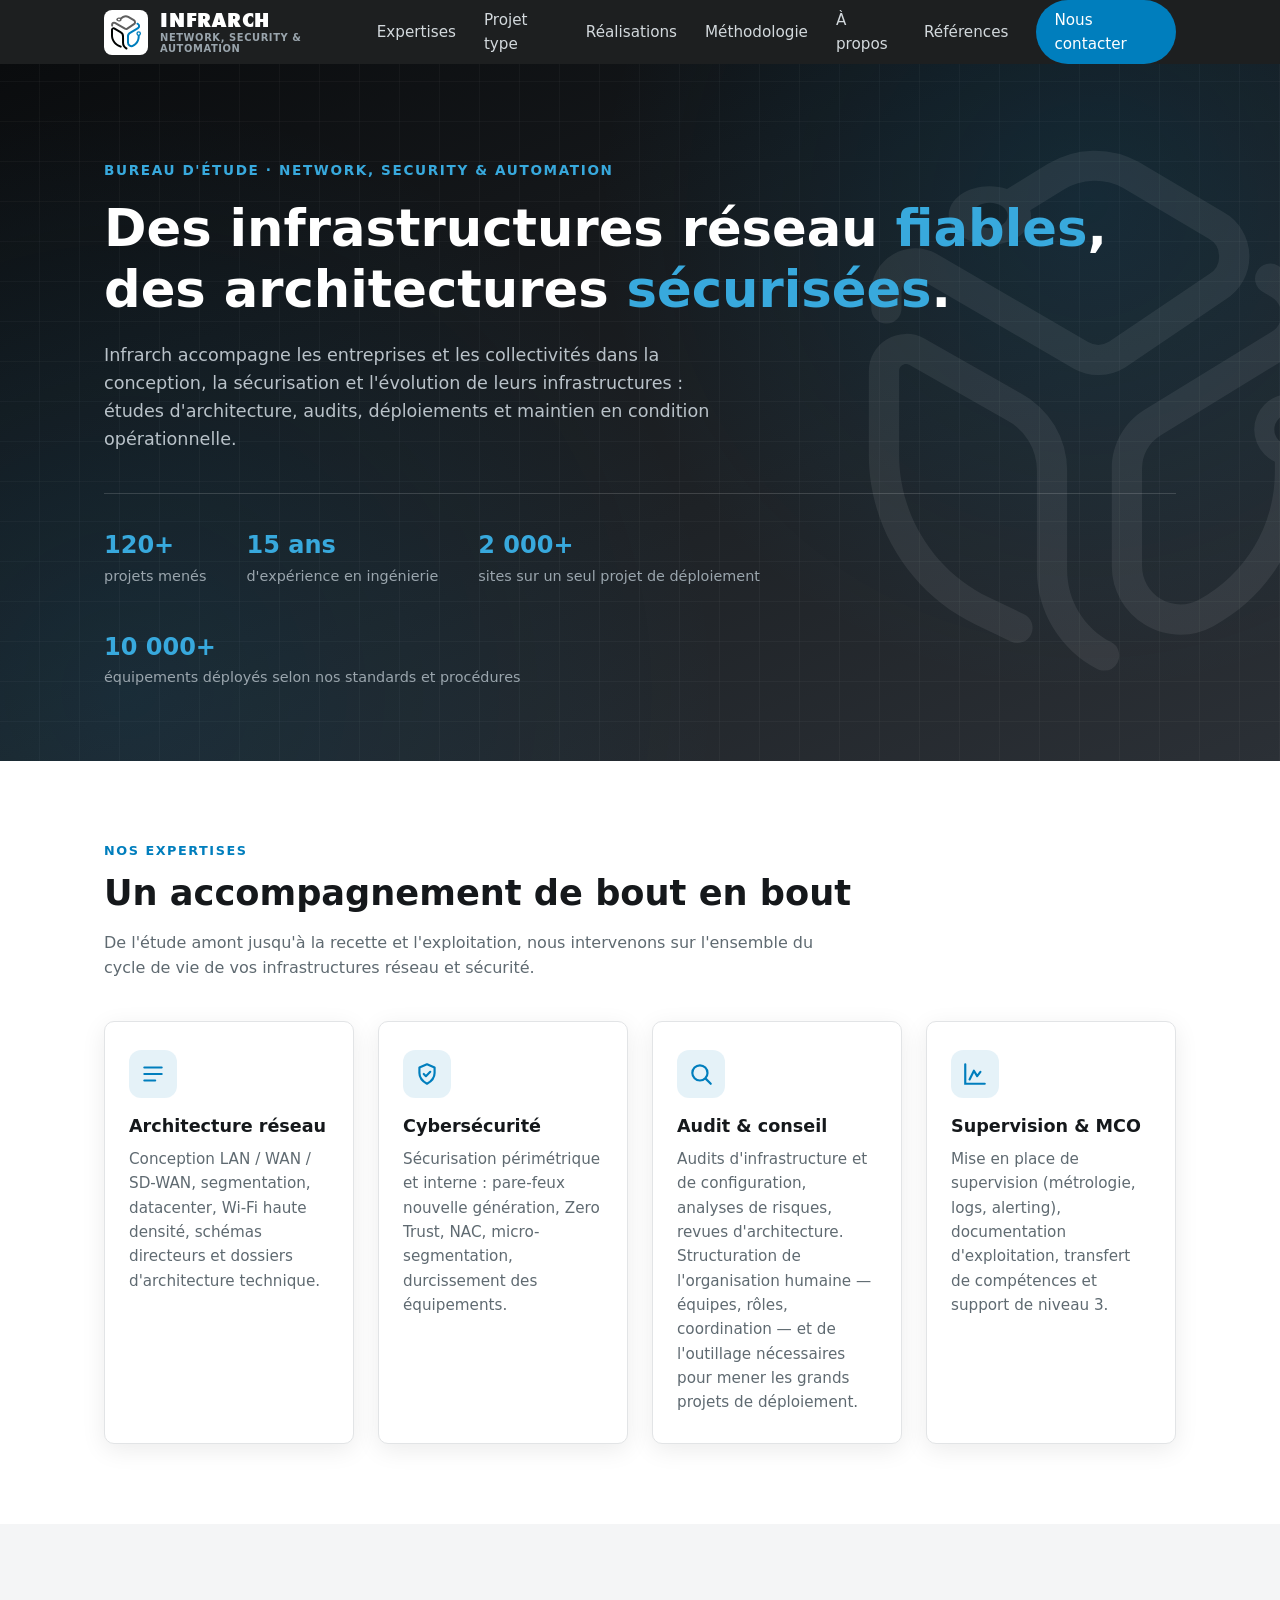
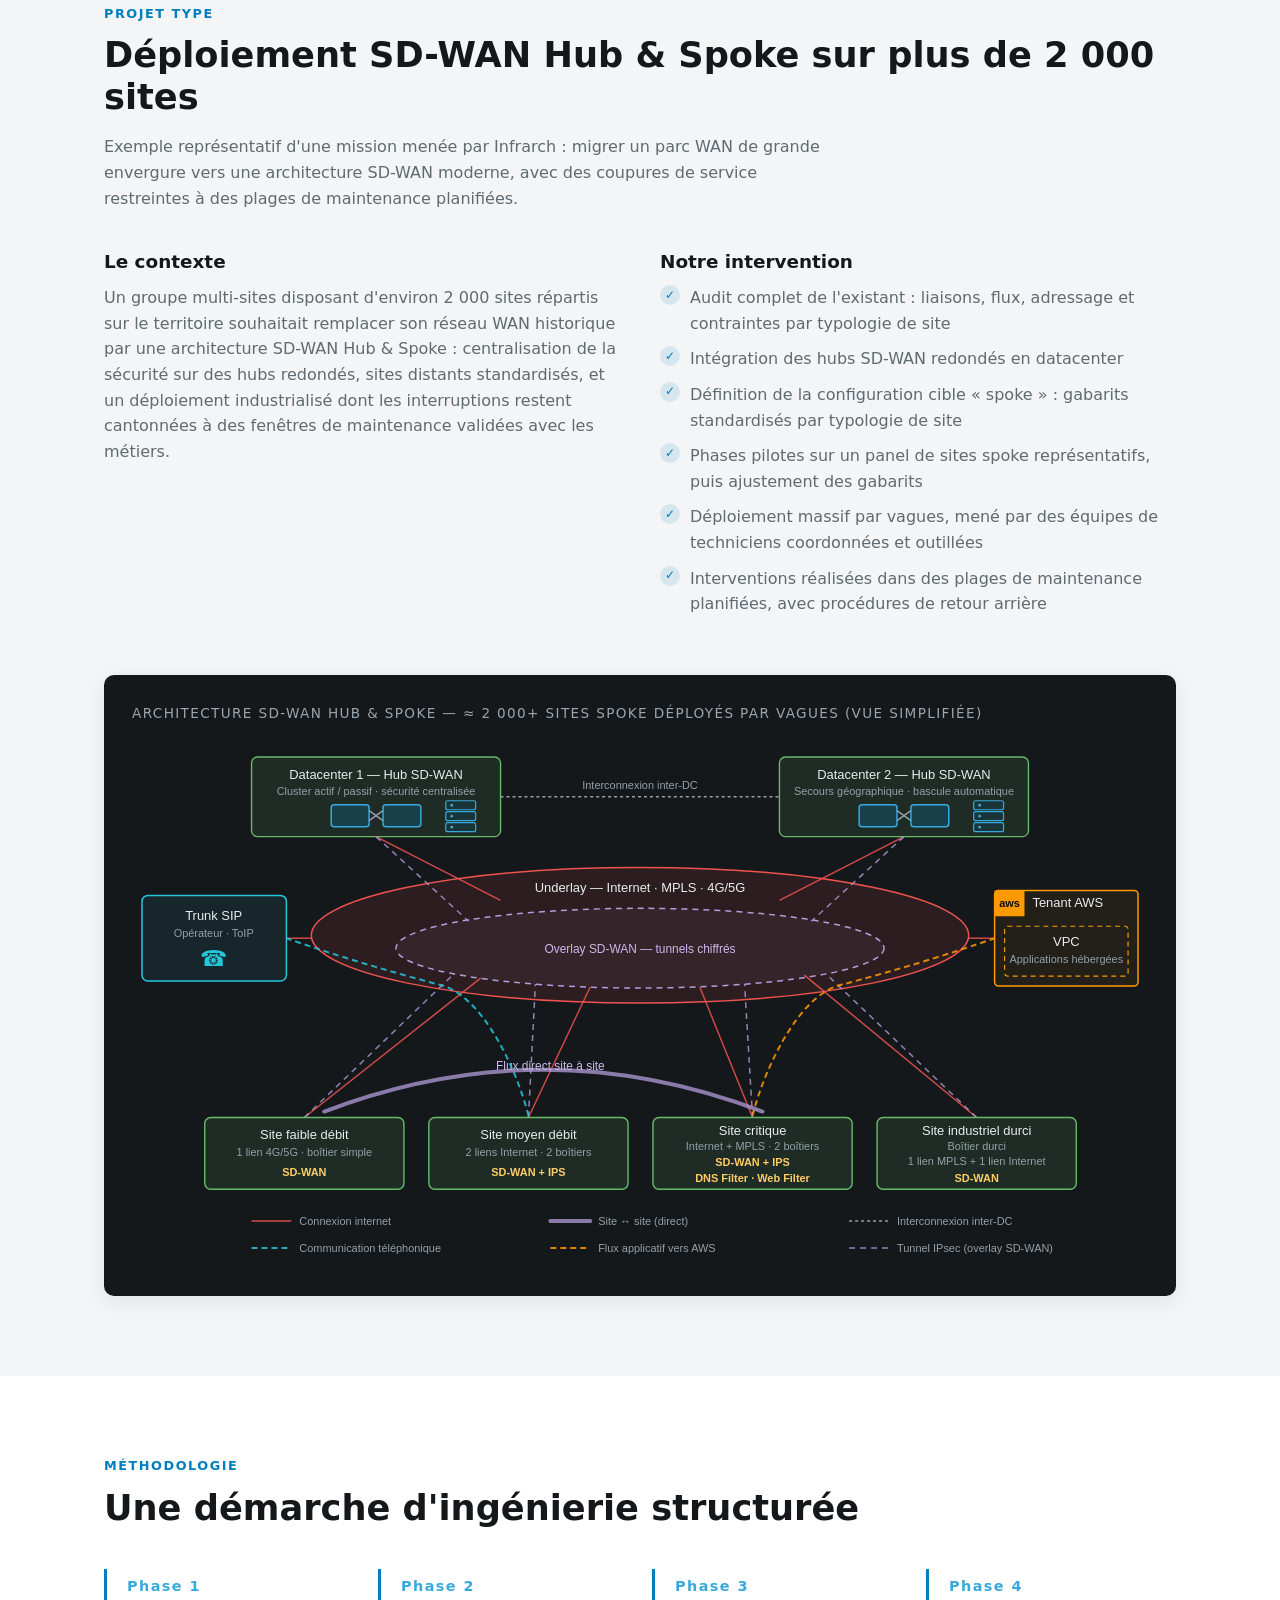
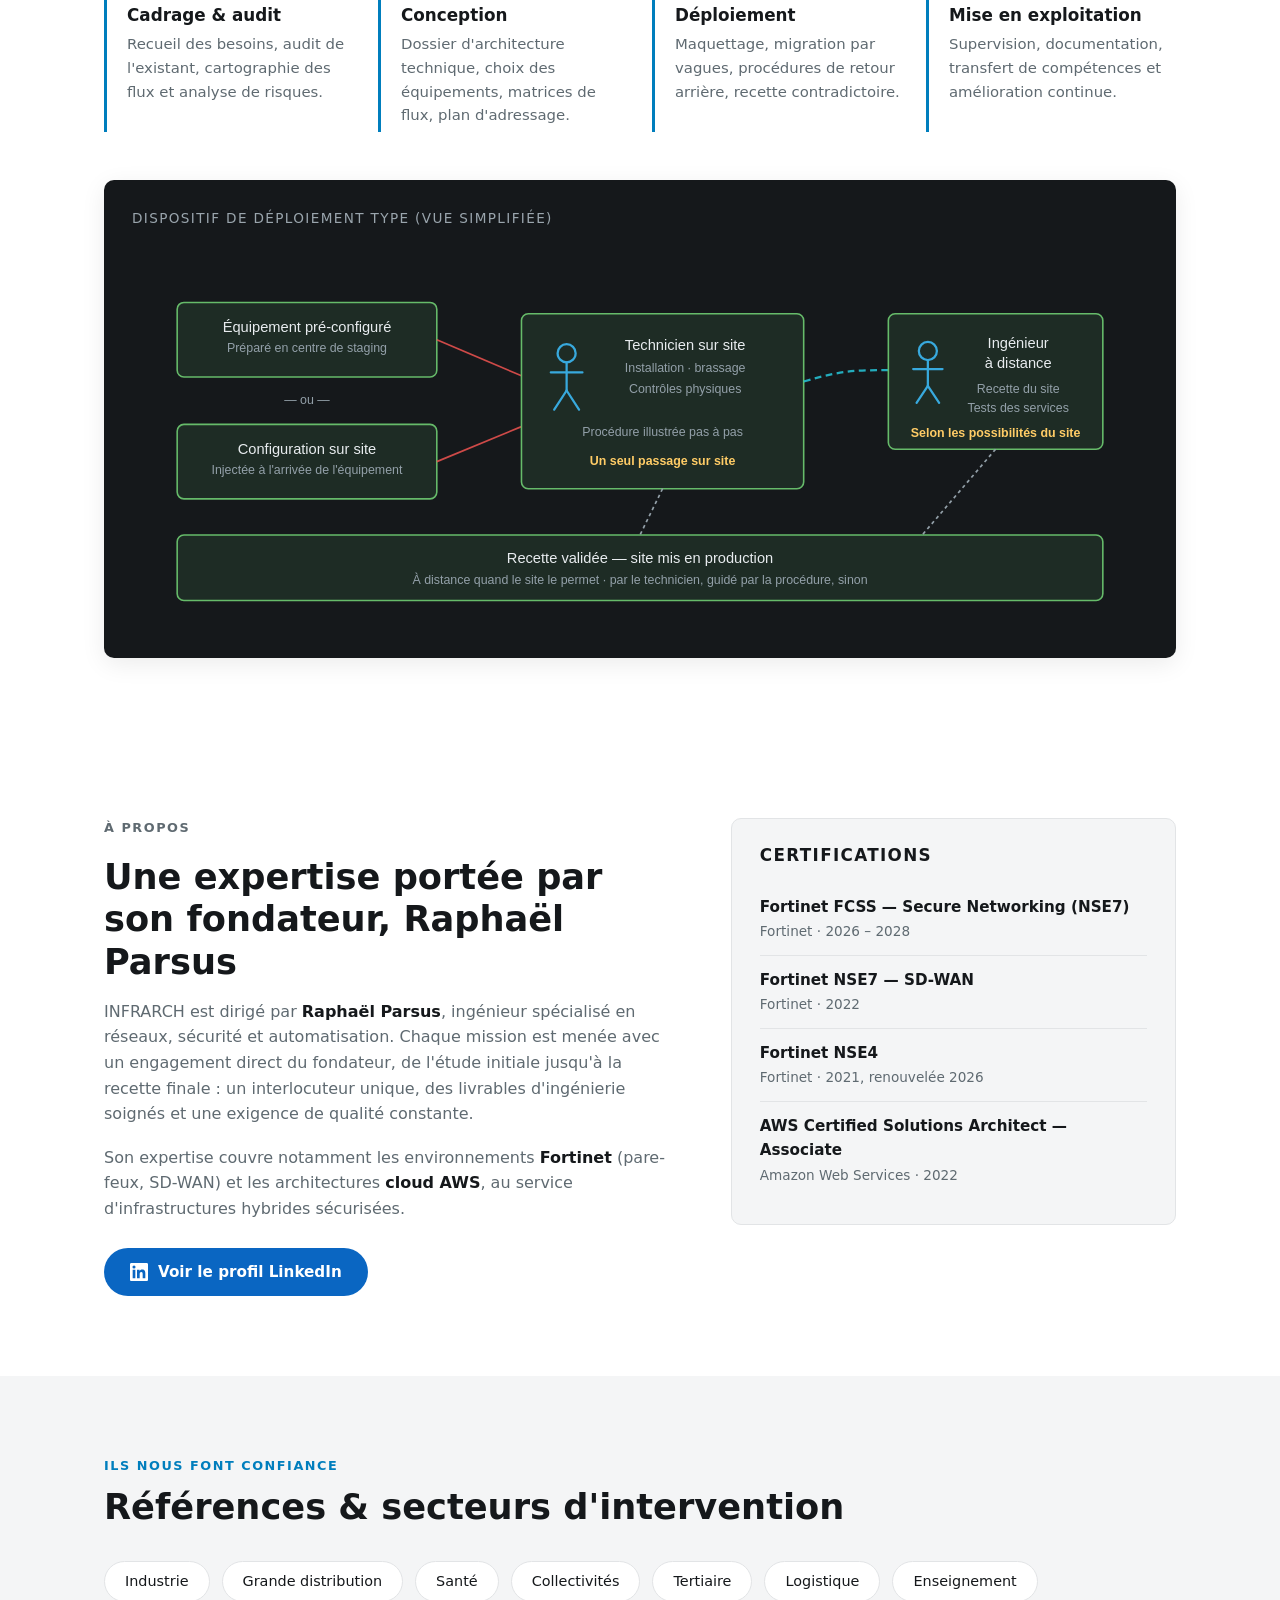
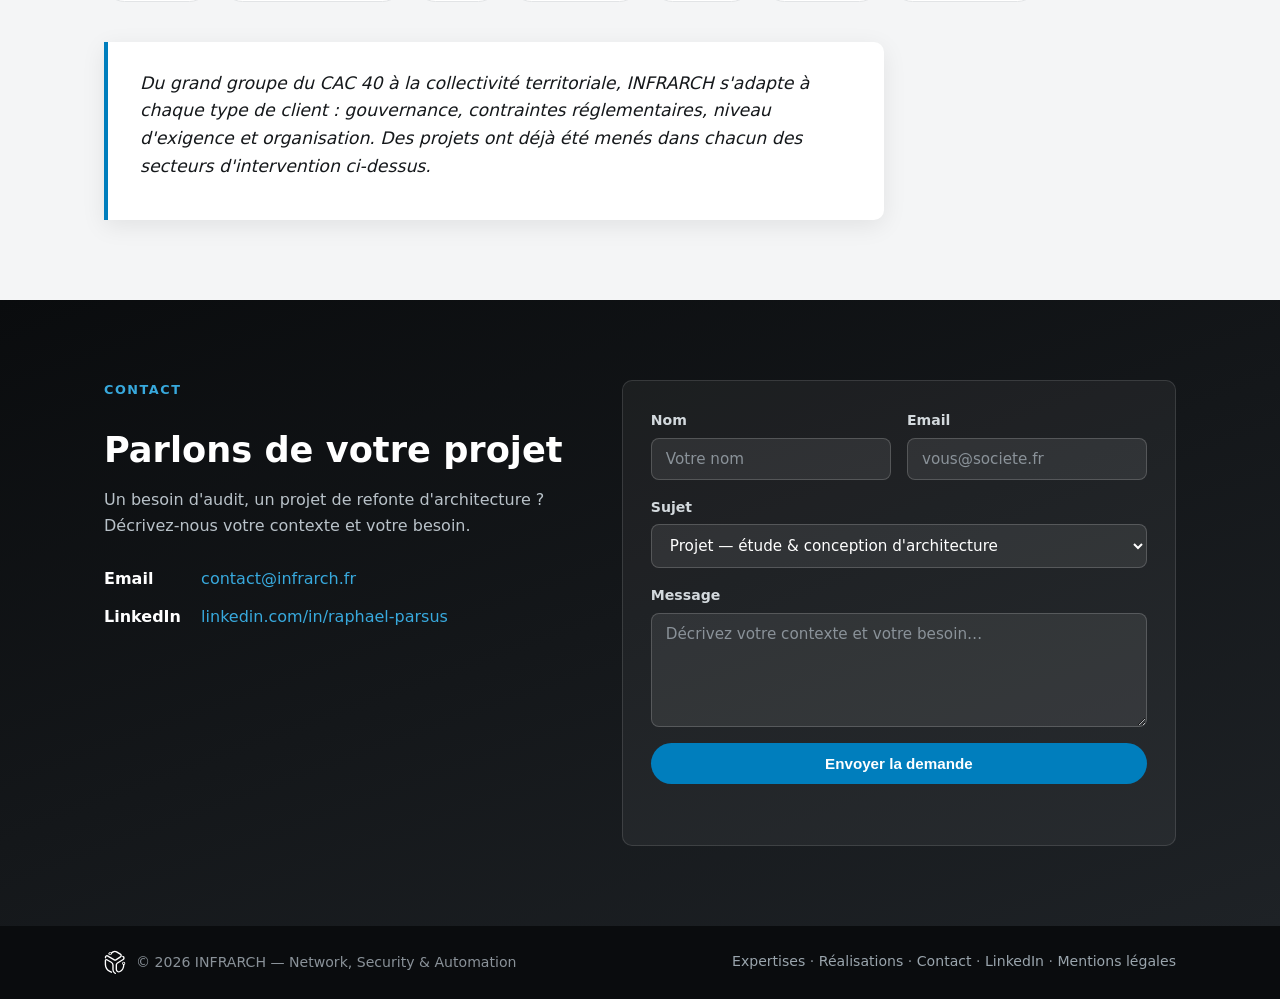
==== index.html @ 534feb99 "Schema dispositif de deploiement type dans la methodologie : technicien sur site, equipement pre-con" ====
<!DOCTYPE html>
<html lang="fr">
<head>
  <meta charset="UTF-8">
  <meta name="viewport" content="width=device-width, initial-scale=1.0">
  <title>INFRARCH — Bureau d'étude ingénierie réseau, sécurité &amp; automatisation</title>
  <meta name="description" content="INFRARCH, bureau d'étude en ingénierie réseau et cybersécurité fondé par Raphaël Parsus : architectures SD-WAN, audits, pare-feux Fortinet, cloud AWS. Conception, déploiement et exploitation d'infrastructures sécurisées.">
  <meta name="author" content="Raphaël Parsus — INFRARCH">
  <meta name="robots" content="index, follow">
  <meta name="theme-color" content="#0a0c0e">
  <link rel="canonical" href="https://www.infrarch.fr/">

  <!-- Open Graph (partage réseaux sociaux) -->
  <meta property="og:type" content="website">
  <meta property="og:site_name" content="INFRARCH">
  <meta property="og:locale" content="fr_FR">
  <meta property="og:url" content="https://www.infrarch.fr/">
  <meta property="og:title" content="INFRARCH — Bureau d'étude ingénierie réseau, sécurité &amp; automatisation">
  <meta property="og:description" content="Architectures SD-WAN, audits réseau et sécurité, Fortinet, cloud AWS : INFRARCH conçoit, déploie et exploite des infrastructures fiables et sécurisées.">
  <meta property="og:image" content="https://www.infrarch.fr/assets/logo-web-transparent.png">
  <meta property="og:image:alt" content="Logo INFRARCH — Network, Security & Automation">

  <!-- Twitter Card -->
  <meta name="twitter:card" content="summary">
  <meta name="twitter:title" content="INFRARCH — Ingénierie réseau, sécurité &amp; automatisation">
  <meta name="twitter:description" content="Bureau d'étude : architectures SD-WAN, audits, Fortinet, cloud AWS. Infrastructures fiables et sécurisées pour entreprises et collectivités.">
  <meta name="twitter:image" content="https://www.infrarch.fr/assets/logo-web-transparent.png">

  <link rel="stylesheet" href="css/style.css?v=22">
  <link rel="icon" href="assets/favicon.ico">

  <!-- Données structurées schema.org -->
  <script type="application/ld+json">
  {
    "@context": "https://schema.org",
    "@type": "ProfessionalService",
    "name": "INFRARCH",
    "alternateName": "INFRARCH — Network, Security & Automation",
    "description": "Bureau d'étude en ingénierie réseau, cybersécurité et automatisation : architectures SD-WAN, audits, déploiement et exploitation d'infrastructures sécurisées.",
    "url": "https://www.infrarch.fr/",
    "logo": "https://www.infrarch.fr/assets/logo-web-transparent.png",
    "image": "https://www.infrarch.fr/assets/logo-web-transparent.png",
    "email": "contact@infrarch.fr",
    "areaServed": "FR",
    "knowsAbout": ["Réseaux d'entreprise", "SD-WAN", "Cybersécurité", "Fortinet", "AWS", "Audit d'infrastructure", "Pilotage de grands déploiements"],
    "founder": {
      "@type": "Person",
      "name": "Raphaël Parsus",
      "jobTitle": "Ingénieur réseau & sécurité",
      "sameAs": "https://www.linkedin.com/in/raphael-parsus/"
    },
    "sameAs": ["https://www.linkedin.com/in/raphael-parsus/"],
    "contactPoint": {
      "@type": "ContactPoint",
      "contactType": "customer service",
      "email": "contact@infrarch.fr",
      "availableLanguage": "French"
    }
  }
  </script>
</head>
<body>

  <!-- ===== Header ===== -->
  <header class="site-header" id="top">
    <div class="container header-inner">
      <a href="#top" class="brand">
        <img class="brand-mark" src="assets/logo-mark.svg" alt="" width="32" height="37">
        <span class="brand-text">
          <span class="brand-name">INFRARCH</span>
          <span class="brand-tagline">Network, Security &amp; Automation</span>
        </span>
      </a>
      <nav class="site-nav" id="nav">
        <a href="#expertises">Expertises</a>
        <a href="#projet">Projet type</a>
        <a href="realisations.html">Réalisations</a>
        <a href="#methode">Méthodologie</a>
        <a href="#fondateur">À propos</a>
        <a href="#references">Références</a>
        <a href="#contact" class="nav-cta">Nous contacter</a>
      </nav>
      <button class="nav-toggle" id="navToggle" aria-label="Ouvrir le menu" aria-expanded="false">
        <span></span><span></span><span></span>
      </button>
    </div>
  </header>

  <main>

    <!-- ===== Hero ===== -->
    <section class="hero">
      <div class="hero-bg" aria-hidden="true"></div>
      <img class="hero-logo" src="assets/logo-mark-white.svg" alt="" aria-hidden="true">
      <div class="container hero-inner">
        <p class="hero-kicker">Bureau d'étude · Network, Security &amp; Automation</p>
        <h1>Des infrastructures réseau <span class="accent">fiables</span>,<br>des architectures <span class="accent">sécurisées</span>.</h1>
        <p class="hero-sub">
          Infrarch accompagne les entreprises et les collectivités dans la conception, la sécurisation
          et l'évolution de leurs infrastructures : études d'architecture, audits, déploiements et
          maintien en condition opérationnelle.
        </p>
        <ul class="hero-stats">
          <li><strong>120+</strong><span>projets menés</span></li>
          <li><strong>15 ans</strong><span>d'expérience en ingénierie</span></li>
          <li><strong>2 000+</strong><span>sites sur un seul projet de déploiement</span></li>
          <li><strong>10 000+</strong><span>équipements déployés selon nos standards et procédures</span></li>
        </ul>
      </div>
    </section>

    <!-- ===== Expertises ===== -->
    <section class="section" id="expertises">
      <div class="container">
        <p class="section-kicker">Nos expertises</p>
        <h2>Un accompagnement de bout en bout</h2>
        <p class="section-intro">
          De l'étude amont jusqu'à la recette et l'exploitation, nous intervenons sur l'ensemble
          du cycle de vie de vos infrastructures réseau et sécurité.
        </p>
        <div class="cards">
          <article class="card">
            <div class="card-icon" aria-hidden="true">
              <svg viewBox="0 0 24 24"><path d="M4 6h16M4 12h16M4 18h10" stroke="currentColor" stroke-width="2" stroke-linecap="round" fill="none"/></svg>
            </div>
            <h3>Architecture réseau</h3>
            <p>Conception LAN / WAN / SD-WAN, segmentation, datacenter, Wi-Fi haute densité, schémas directeurs et dossiers d'architecture technique.</p>
          </article>
          <article class="card">
            <div class="card-icon" aria-hidden="true">
              <svg viewBox="0 0 24 24"><path d="M12 3l7 3v5c0 5-3.5 8-7 10-3.5-2-7-5-7-10V6l7-3z" stroke="currentColor" stroke-width="2" fill="none" stroke-linejoin="round"/><path d="M9 12l2 2 4-4" stroke="currentColor" stroke-width="2" fill="none" stroke-linecap="round" stroke-linejoin="round"/></svg>
            </div>
            <h3>Cybersécurité</h3>
            <p>Sécurisation périmétrique et interne : pare-feux nouvelle génération, Zero Trust, NAC, micro-segmentation, durcissement des équipements.</p>
          </article>
          <article class="card">
            <div class="card-icon" aria-hidden="true">
              <svg viewBox="0 0 24 24"><circle cx="11" cy="11" r="7" stroke="currentColor" stroke-width="2" fill="none"/><path d="M16.5 16.5L21 21" stroke="currentColor" stroke-width="2" stroke-linecap="round"/></svg>
            </div>
            <h3>Audit &amp; conseil</h3>
            <p>Audits d'infrastructure et de configuration, analyses de risques, revues d'architecture. Structuration de l'organisation humaine — équipes, rôles, coordination — et de l'outillage nécessaires pour mener les grands projets de déploiement.</p>
          </article>
          <article class="card">
            <div class="card-icon" aria-hidden="true">
              <svg viewBox="0 0 24 24"><path d="M7 17l4-8 3 5 3-4" stroke="currentColor" stroke-width="2" fill="none" stroke-linecap="round" stroke-linejoin="round"/><path d="M3 3v18h18" stroke="currentColor" stroke-width="2" fill="none" stroke-linecap="round"/></svg>
            </div>
            <h3>Supervision &amp; MCO</h3>
            <p>Mise en place de supervision (métrologie, logs, alerting), documentation d'exploitation, transfert de compétences et support de niveau 3.</p>
          </article>
        </div>
      </div>
    </section>

    <!-- ===== Projet phare ===== -->
    <section class="section section-alt" id="projet">
      <div class="container">
        <p class="section-kicker">Projet type</p>
        <h2>Déploiement SD-WAN Hub &amp; Spoke sur plus de 2 000 sites</h2>
        <p class="section-intro">
          Exemple représentatif d'une mission menée par Infrarch : migrer un parc WAN de grande
          envergure vers une architecture SD-WAN moderne, avec des coupures de service restreintes
          à des plages de maintenance planifiées.
        </p>

        <div class="project-grid">
          <div class="project-block">
            <h3>Le contexte</h3>
            <p>
              Un groupe multi-sites disposant d'environ 2 000 sites répartis sur le territoire
              souhaitait remplacer son réseau WAN historique par une architecture SD-WAN
              Hub &amp; Spoke : centralisation de la sécurité sur des hubs redondés, sites
              distants standardisés, et un déploiement industrialisé dont les interruptions
              restent cantonnées à des fenêtres de maintenance validées avec les métiers.
            </p>
          </div>
          <div class="project-block">
            <h3>Notre intervention</h3>
            <ul class="check-list">
              <li>Audit complet de l'existant : liaisons, flux, adressage et contraintes par typologie de site</li>
              <li>Intégration des hubs SD-WAN redondés en datacenter</li>
              <li>Définition de la configuration cible « spoke » : gabarits standardisés par typologie de site</li>
              <li>Phases pilotes sur un panel de sites spoke représentatifs, puis ajustement des gabarits</li>
              <li>Déploiement massif par vagues, mené par des équipes de techniciens coordonnées et outillées</li>
              <li>Interventions réalisées dans des plages de maintenance planifiées, avec procédures de retour arrière</li>
            </ul>
          </div>
        </div>

        <figure class="architecture">
          <figcaption>Architecture SD-WAN Hub &amp; Spoke — ≈ 2 000+ sites spoke déployés par vagues (vue simplifiée)</figcaption>
          <svg viewBox="0 0 1020 530" role="img" aria-label="Schéma SD-WAN : deux datacenters hubs redondés avec serveurs, reliés par une interconnexion, un underlay Internet MPLS 4G/5G et un overlay de tunnels SD-WAN chiffrés desservant différents gabarits de sites spoke, un tenant AWS, un trunk SIP opérateur, avec flux directs de site à site">
            <defs>
              <marker id="arrowR" markerWidth="8" markerHeight="8" refX="6" refY="3" orient="auto">
                <path d="M0,0 L6,3 L0,6 z" fill="#ef9a9a"/>
              </marker>
            </defs>

            <g transform="translate(60,0)">
            <!-- Datacenters / Hubs -->
            <rect x="60" y="16" width="250" height="80" rx="6" class="d-zone"/>
            <text x="185" y="38" class="d-label" text-anchor="middle">Datacenter 1 — Hub SD-WAN</text>
            <text x="185" y="54" class="d-sub" text-anchor="middle">Cluster actif / passif · sécurité centralisée</text>
            <rect x="140" y="64" width="38" height="22" rx="3" class="d-fw"/>
            <rect x="192" y="64" width="38" height="22" rx="3" class="d-fw"/>
            <line x1="178" y1="70" x2="192" y2="80" class="d-link"/>
            <line x1="178" y1="80" x2="192" y2="70" class="d-link"/>
            <rect x="255" y="60" width="30" height="9" rx="2" class="d-srv"/>
            <rect x="255" y="71" width="30" height="9" rx="2" class="d-srv"/>
            <rect x="255" y="82" width="30" height="9" rx="2" class="d-srv"/>
            <circle cx="261" cy="64.5" r="1.4" class="d-srv-led"/>
            <circle cx="261" cy="75.5" r="1.4" class="d-srv-led"/>
            <circle cx="261" cy="86.5" r="1.4" class="d-srv-led"/>

            <rect x="590" y="16" width="250" height="80" rx="6" class="d-zone"/>
            <text x="715" y="38" class="d-label" text-anchor="middle">Datacenter 2 — Hub SD-WAN</text>
            <text x="715" y="54" class="d-sub" text-anchor="middle">Secours géographique · bascule automatique</text>
            <rect x="670" y="64" width="38" height="22" rx="3" class="d-fw"/>
            <rect x="722" y="64" width="38" height="22" rx="3" class="d-fw"/>
            <line x1="708" y1="70" x2="722" y2="80" class="d-link"/>
            <line x1="708" y1="80" x2="722" y2="70" class="d-link"/>
            <rect x="785" y="60" width="30" height="9" rx="2" class="d-srv"/>
            <rect x="785" y="71" width="30" height="9" rx="2" class="d-srv"/>
            <rect x="785" y="82" width="30" height="9" rx="2" class="d-srv"/>
            <circle cx="791" cy="64.5" r="1.4" class="d-srv-led"/>
            <circle cx="791" cy="75.5" r="1.4" class="d-srv-led"/>
            <circle cx="791" cy="86.5" r="1.4" class="d-srv-led"/>

            <line x1="310" y1="56" x2="590" y2="56" class="d-link d-ha"/>
            <text x="450" y="48" class="d-sub" text-anchor="middle">Interconnexion inter-DC</text>

            <!-- Clouds : underlay englobant l'overlay -->
            <ellipse cx="450" cy="195" rx="330" ry="68" class="d-underlay"/>
            <text x="450" y="152" class="d-label" text-anchor="middle">Underlay — Internet · MPLS · 4G/5G</text>
            <ellipse cx="450" cy="208" rx="245" ry="40" class="d-overlay"/>
            <text x="450" y="213" class="d-purple" text-anchor="middle">Overlay SD-WAN — tunnels chiffrés</text>

            <!-- Liens hubs vers cloud -->
            <line x1="185" y1="96" x2="310" y2="160" class="d-hub"/>
            <line x1="715" y1="96" x2="590" y2="160" class="d-hub"/>

            <!-- Liens cloud vers sites -->
            <line x1="290" y1="238" x2="113" y2="378" class="d-hub"/>
            <line x1="400" y1="247" x2="338" y2="378" class="d-hub"/>
            <line x1="510" y1="247" x2="563" y2="378" class="d-hub"/>
            <line x1="615" y1="235" x2="788" y2="378" class="d-hub"/>

            <!-- Tunnels IPsec : chaque site vers la bulle overlay -->
            <line x1="113" y1="378" x2="263" y2="234" class="d-ipsec"/>
            <line x1="338" y1="378" x2="345" y2="244" class="d-ipsec"/>
            <line x1="563" y1="378" x2="555" y2="244" class="d-ipsec"/>
            <line x1="788" y1="378" x2="637" y2="234" class="d-ipsec"/>
            <!-- Tunnels IPsec : les hubs DC vers la bulle overlay -->
            <line x1="185" y1="96" x2="278" y2="181" class="d-ipsec"/>
            <line x1="715" y1="96" x2="622" y2="181" class="d-ipsec"/>

            <!-- Flux direct site à site -->
            <path d="M133,372 Q 353,288 573,372" class="d-s2s"/>
            <text x="360" y="330" class="d-purple" text-anchor="middle">Flux direct site à site</text>

            <!-- Sites spoke -->
            <rect x="13" y="378" width="200" height="72" rx="6" class="d-zone"/>
            <text x="113" y="400" class="d-label" text-anchor="middle">Site faible débit</text>
            <text x="113" y="417" class="d-sub" text-anchor="middle">1 lien 4G/5G · boîtier simple</text>
            <text x="113" y="437" class="d-tag" text-anchor="middle">SD-WAN</text>

            <rect x="238" y="378" width="200" height="72" rx="6" class="d-zone"/>
            <text x="338" y="400" class="d-label" text-anchor="middle">Site moyen débit</text>
            <text x="338" y="417" class="d-sub" text-anchor="middle">2 liens Internet · 2 boîtiers</text>
            <text x="338" y="437" class="d-tag" text-anchor="middle">SD-WAN + IPS</text>

            <rect x="463" y="378" width="200" height="72" rx="6" class="d-zone"/>
            <text x="563" y="396" class="d-label" text-anchor="middle">Site critique</text>
            <text x="563" y="411" class="d-sub" text-anchor="middle">Internet + MPLS · 2 boîtiers</text>
            <text x="563" y="427" class="d-tag" text-anchor="middle">SD-WAN + IPS</text>
            <text x="563" y="443" class="d-tag" text-anchor="middle">DNS Filter · Web Filter</text>

            <rect x="688" y="378" width="200" height="72" rx="6" class="d-zone"/>
            <text x="788" y="396" class="d-label" text-anchor="middle">Site industriel durci</text>
            <text x="788" y="411" class="d-sub" text-anchor="middle">Boîtier durci</text>
            <text x="788" y="426" class="d-sub" text-anchor="middle">1 lien MPLS + 1 lien Internet</text>
            <text x="788" y="443" class="d-tag" text-anchor="middle">SD-WAN</text>

            <!-- Légende (rangée 1) -->
            <line x1="60" y1="482" x2="100" y2="482" class="d-hub"/>
            <text x="108" y="486" class="d-sub">Connexion internet</text>
            <line x1="360" y1="482" x2="400" y2="482" class="d-s2s"/>
            <text x="408" y="486" class="d-sub">Site ↔ site (direct)</text>
            <line x1="660" y1="482" x2="700" y2="482" class="d-link d-ha"/>
            <text x="708" y="486" class="d-sub">Interconnexion inter-DC</text>
            </g>

            <!-- Trunk SIP (gauche) -->
            <rect x="10" y="155" width="145" height="86" rx="6" class="d-sip"/>
            <text x="82" y="180" class="d-label" text-anchor="middle">Trunk SIP</text>
            <text x="82" y="197" class="d-sub" text-anchor="middle">Opérateur · ToIP</text>
            <text x="82" y="226" class="d-sip-icon" text-anchor="middle">☎</text>

            <!-- Tenant AWS (droite) -->
            <rect x="866" y="150" width="144" height="96" rx="4" class="d-aws"/>
            <rect x="866" y="150" width="30" height="26" class="d-aws-icon"/>
            <text x="881" y="167" class="d-aws-logo" text-anchor="middle">aws</text>
            <text x="904" y="167" class="d-label">Tenant AWS</text>
            <rect x="876" y="186" width="124" height="50" rx="3" class="d-aws-vpc"/>
            <text x="938" y="206" class="d-label" text-anchor="middle">VPC</text>
            <text x="938" y="223" class="d-sub" text-anchor="middle">Applications hébergées</text>

            <!-- Liens underlay vers Trunk SIP et Tenant AWS -->
            <line x1="155" y1="198" x2="180" y2="198" class="d-hub"/>
            <line x1="840" y1="198" x2="866" y2="198" class="d-hub"/>

            <!-- Flux voix du site moyen débit vers Trunk SIP (via l'anneau underlay, sans toucher l'overlay), miroir exact du flux AWS -->
            <path d="M 398,376 C 385,325 350,255 310,245 C 260,232 200,214 155,198" class="d-voice"/>
            <!-- Flux applicatif du site critique vers AWS (via l'anneau underlay, sans toucher l'overlay) -->
            <path d="M 623,376 C 636,325 671,255 711,245 C 761,232 821,214 866,198" class="d-app"/>

            <!-- Légende (rangée 2) -->
            <line x1="120" y1="509" x2="160" y2="509" class="d-voice"/>
            <text x="168" y="513" class="d-sub">Communication téléphonique</text>
            <line x1="420" y1="509" x2="460" y2="509" class="d-app"/>
            <text x="468" y="513" class="d-sub">Flux applicatif vers AWS</text>
            <line x1="720" y1="509" x2="760" y2="509" class="d-ipsec"/>
            <text x="768" y="513" class="d-sub">Tunnel IPsec (overlay SD-WAN)</text>
          </svg>
        </figure>
      </div>
    </section>

    <!-- ===== Méthodologie ===== -->
    <section class="section" id="methode">
      <div class="container">
        <p class="section-kicker">Méthodologie</p>
        <h2>Une démarche d'ingénierie structurée</h2>
        <div class="steps">
          <div class="step">
            <span class="step-num">Phase 1</span>
            <h3>Cadrage &amp; audit</h3>
            <p>Recueil des besoins, audit de l'existant, cartographie des flux et analyse de risques.</p>
          </div>
          <div class="step">
            <span class="step-num">Phase 2</span>
            <h3>Conception</h3>
            <p>Dossier d'architecture technique, choix des équipements, matrices de flux, plan d'adressage.</p>
          </div>
          <div class="step">
            <span class="step-num">Phase 3</span>
            <h3>Déploiement</h3>
            <p>Maquettage, migration par vagues, procédures de retour arrière, recette contradictoire.</p>
          </div>
          <div class="step">
            <span class="step-num">Phase 4</span>
            <h3>Mise en exploitation</h3>
            <p>Supervision, documentation, transfert de compétences et amélioration continue.</p>
          </div>
        </div>

        <figure class="architecture">
          <figcaption>Dispositif de déploiement type (vue simplifiée)</figcaption>
          <svg viewBox="0 0 900 340" role="img" aria-label="Schéma du dispositif de déploiement : un équipement pré-configuré en staging ou configuré sur site, un technicien sur place pour l'installation, et selon les possibilités un ingénieur à distance pour la recette du site">
            <rect x="40" y="50" width="230" height="66" rx="6" class="d-zone"/>
            <text x="155" y="76" class="d-label" text-anchor="middle">Équipement pré-configuré</text>
            <text x="155" y="94" class="d-sub" text-anchor="middle">Préparé en centre de staging</text>

            <text x="155" y="140" class="d-sub" text-anchor="middle">— ou —</text>

            <rect x="40" y="158" width="230" height="66" rx="6" class="d-zone"/>
            <text x="155" y="184" class="d-label" text-anchor="middle">Configuration sur site</text>
            <text x="155" y="202" class="d-sub" text-anchor="middle">Injectée à l'arrivée de l'équipement</text>

            <line x1="270" y1="83" x2="345" y2="115" class="d-hub"/>
            <line x1="270" y1="191" x2="345" y2="160" class="d-hub"/>

            <rect x="345" y="60" width="250" height="155" rx="6" class="d-zone"/>
            <circle cx="385" cy="95" r="8" class="d-person"/>
            <line x1="385" y1="103" x2="385" y2="128" class="d-person"/>
            <line x1="371" y1="112" x2="399" y2="112" class="d-person"/>
            <line x1="385" y1="128" x2="374" y2="145" class="d-person"/>
            <line x1="385" y1="128" x2="396" y2="145" class="d-person"/>
            <text x="490" y="92" class="d-label" text-anchor="middle">Technicien sur site</text>
            <text x="490" y="112" class="d-sub" text-anchor="middle">Installation · brassage</text>
            <text x="490" y="130" class="d-sub" text-anchor="middle">Contrôles physiques</text>
            <text x="470" y="168" class="d-sub" text-anchor="middle">Procédure illustrée pas à pas</text>
            <text x="470" y="194" class="d-tag" text-anchor="middle">Un seul passage sur site</text>

            <path d="M 595,120 C 630,110 640,110 670,110" class="d-voice"/>

            <rect x="670" y="60" width="190" height="120" rx="6" class="d-zone"/>
            <circle cx="705" cy="93" r="8" class="d-person"/>
            <line x1="705" y1="101" x2="705" y2="124" class="d-person"/>
            <line x1="692" y1="109" x2="718" y2="109" class="d-person"/>
            <line x1="705" y1="124" x2="695" y2="139" class="d-person"/>
            <line x1="705" y1="124" x2="715" y2="139" class="d-person"/>
            <text x="785" y="90" class="d-label" text-anchor="middle">Ingénieur</text>
            <text x="785" y="108" class="d-label" text-anchor="middle">à distance</text>
            <text x="785" y="130" class="d-sub" text-anchor="middle">Recette du site</text>
            <text x="785" y="147" class="d-sub" text-anchor="middle">Tests des services</text>
            <text x="765" y="169" class="d-tag" text-anchor="middle">Selon les possibilités du site</text>

            <rect x="40" y="256" width="820" height="58" rx="6" class="d-zone"/>
            <text x="450" y="281" class="d-label" text-anchor="middle">Recette validée — site mis en production</text>
            <text x="450" y="299" class="d-sub" text-anchor="middle">À distance quand le site le permet · par le technicien, guidé par la procédure, sinon</text>
            <line x1="470" y1="215" x2="450" y2="256" class="d-link d-ha"/>
            <line x1="765" y1="180" x2="700" y2="256" class="d-link d-ha"/>
          </svg>
        </figure>
      </div>
    </section>

    <!-- ===== Fondateur ===== -->
    <section class="section" id="fondateur">
      <div class="container founder-inner">
        <div class="founder-text">
          <p class="section-kicker">À propos</p>
          <h2>Une expertise portée par son fondateur, Raphaël Parsus</h2>
          <p>
            INFRARCH est dirigé par <strong>Raphaël Parsus</strong>, ingénieur spécialisé en
            réseaux, sécurité et automatisation. Chaque mission est menée avec un engagement
            direct du fondateur, de l'étude initiale jusqu'à la recette finale : un interlocuteur
            unique, des livrables d'ingénierie soignés et une exigence de qualité constante.
          </p>
          <p>
            Son expertise couvre notamment les environnements <strong>Fortinet</strong>
            (pare-feux, SD-WAN) et les architectures <strong>cloud AWS</strong>, au service
            d'infrastructures hybrides sécurisées.
          </p>
          <a class="btn btn-linkedin" href="https://www.linkedin.com/in/raphael-parsus/" target="_blank" rel="noopener">
            <svg viewBox="0 0 24 24" width="18" height="18" aria-hidden="true"><path fill="currentColor" d="M20.45 20.45h-3.55v-5.57c0-1.33-.03-3.04-1.85-3.04-1.86 0-2.14 1.45-2.14 2.94v5.67H9.35V9h3.41v1.56h.05c.48-.9 1.64-1.85 3.37-1.85 3.6 0 4.27 2.37 4.27 5.46v6.28zM5.34 7.43a2.06 2.06 0 110-4.12 2.06 2.06 0 010 4.12zM7.12 20.45H3.56V9h3.56v11.45zM22.22 0H1.77C.79 0 0 .77 0 1.73v20.54C0 23.23.79 24 1.77 24h20.45c.98 0 1.78-.77 1.78-1.73V1.73C24 .77 23.2 0 22.22 0z"/></svg>
            Voir le profil LinkedIn
          </a>
        </div>
        <div class="certs">
          <h3>Certifications</h3>
          <ul class="cert-list">
            <li>
              <span class="cert-name">Fortinet FCSS — Secure Networking (NSE7)</span>
              <span class="cert-meta">Fortinet · 2026 – 2028</span>
            </li>
            <li>
              <span class="cert-name">Fortinet NSE7 — SD-WAN</span>
              <span class="cert-meta">Fortinet · 2022</span>
            </li>
            <li>
              <span class="cert-name">Fortinet NSE4</span>
              <span class="cert-meta">Fortinet · 2021, renouvelée 2026</span>
            </li>
            <li>
              <span class="cert-name">AWS Certified Solutions Architect — Associate</span>
              <span class="cert-meta">Amazon Web Services · 2022</span>
            </li>
          </ul>
        </div>
      </div>
    </section>

    <!-- ===== Références ===== -->
    <section class="section section-alt" id="references">
      <div class="container">
        <p class="section-kicker">Ils nous font confiance</p>
        <h2>Références &amp; secteurs d'intervention</h2>
        <div class="sectors">
          <span>Industrie</span>
          <span>Grande distribution</span>
          <span>Santé</span>
          <span>Collectivités</span>
          <span>Tertiaire</span>
          <span>Logistique</span>
          <span>Enseignement</span>
        </div>
        <div class="quote">
          <p>Du grand groupe du CAC 40 à la collectivité territoriale, INFRARCH s'adapte à chaque
          type de client : gouvernance, contraintes réglementaires, niveau d'exigence et
          organisation. Des projets ont déjà été menés dans chacun des secteurs d'intervention
          ci-dessus.</p>
        </div>
      </div>
    </section>

    <!-- ===== Contact ===== -->
    <section class="section section-contact" id="contact">
      <div class="container contact-inner">
        <div class="contact-text">
          <p class="section-kicker">Contact</p>
          <h2>Parlons de votre projet</h2>
          <p>
            Un besoin d'audit, un projet de refonte d'architecture ?
            Décrivez-nous votre contexte et votre besoin.
          </p>
          <ul class="contact-details">
            <li><strong>Email</strong> <a href="mailto:contact@infrarch.fr">contact@infrarch.fr</a></li>
            <li><strong>LinkedIn</strong> <a href="https://www.linkedin.com/in/raphael-parsus/" target="_blank" rel="noopener">linkedin.com/in/raphael-parsus</a></li>
          </ul>
        </div>
        <form class="contact-form" id="contactForm" action="https://api.web3forms.com/submit" method="POST" novalidate>
          <input type="hidden" name="access_key" value="69464670-c4dd-425e-b19a-6d0e6ba70d11">
          <input type="hidden" name="from_name" value="Site vitrine INFRARCH">
          <input type="checkbox" name="botcheck" class="botcheck" tabindex="-1" autocomplete="off" aria-hidden="true">
          <div class="form-row">
            <label>
              Nom
              <input type="text" name="name" required autocomplete="name" placeholder="Votre nom">
            </label>
            <label>
              Email
              <input type="email" name="email" required autocomplete="email" placeholder="vous@societe.fr">
            </label>
          </div>
          <label>
            Sujet
            <select name="subject">
              <option>Projet — étude &amp; conception d'architecture</option>
              <option>Audit réseau ou sécurité</option>
              <option>Autre demande</option>
            </select>
          </label>
          <label>
            Message
            <textarea name="message" rows="5" required placeholder="Décrivez votre contexte et votre besoin…"></textarea>
          </label>
          <button type="submit" class="btn btn-primary" id="formSubmit">Envoyer la demande</button>
          <p class="form-status" id="formStatus" role="status"></p>
        </form>
      </div>
    </section>

  </main>

  <!-- ===== Footer ===== -->
  <footer class="site-footer">
    <div class="container footer-inner">
      <p class="footer-brand">
        <img src="assets/logo-mark-white.svg" alt="" width="22" height="25">
        © 2026 INFRARCH — Network, Security &amp; Automation
      </p>
      <p class="footer-links">
        <a href="#expertises">Expertises</a> ·
        <a href="realisations.html">Réalisations</a> ·
        <a href="#contact">Contact</a> ·
        <a href="https://www.linkedin.com/in/raphael-parsus/" target="_blank" rel="noopener">LinkedIn</a> ·
        <a href="mentions-legales.html">Mentions légales</a>
      </p>
    </div>
  </footer>

  <script src="js/main.js"></script>
</body>
</html>
---- css/style.css ----
/* ===== Infrarch — site vitrine ===== */

@font-face {
  font-family: "Futura XBlk";
  src: url("../assets/FuturaBT-ExtraBlack.ttf") format("truetype");
  font-weight: 900;
  font-display: swap;
}

:root {
  --navy-900: #0a0c0e;
  --navy-800: #15181b;
  --navy-700: #1e2226;
  --navy-600: #2b3036;
  --blue-400: #38a9dd; /* bleu Infrarch éclairci (fonds sombres) */
  --blue-500: #007ebd; /* bleu Infrarch officiel */
  --grey-brand: #5f5f5f;
  --text: #1c1f22;
  --text-muted: #5f6a71; /* aligné sur le gris logo #5f5f5f */
  --bg: #ffffff;
  --bg-alt: #f4f5f6;
  --border: #e2e4e6;
  --radius: 10px;
  --shadow: 0 6px 24px rgba(10, 12, 14, 0.08);
  --maxw: 1120px;
}

* { margin: 0; padding: 0; box-sizing: border-box; }

html { scroll-behavior: smooth; }

body {
  font-family: "Segoe UI", system-ui, -apple-system, Roboto, sans-serif;
  color: var(--text);
  background: var(--bg);
  line-height: 1.6;
}

.container {
  max-width: var(--maxw);
  margin: 0 auto;
  padding: 0 24px;
}

h1, h2, h3 { line-height: 1.2; font-weight: 700; }

a { color: var(--blue-500); text-decoration: none; }
a:hover { text-decoration: underline; }

/* ===== Header ===== */
.site-header {
  position: sticky;
  top: 0;
  z-index: 100;
  background: rgba(10, 12, 14, 0.92);
  backdrop-filter: blur(8px);
  color: #fff;
}

.header-inner {
  display: flex;
  align-items: center;
  justify-content: space-between;
  height: 64px;
}

.brand {
  display: flex;
  align-items: center;
  gap: 12px;
  color: #fff;
}
.brand:hover { text-decoration: none; }
.brand-mark {
  display: block;
  background: #fff;
  border-radius: 8px;
  padding: 4px 6px;
  box-sizing: content-box;
}

.brand-text { display: flex; flex-direction: column; line-height: 1.15; }
.brand-name {
  font-family: "Futura XBlk", "Segoe UI", sans-serif;
  font-size: 1.2rem;
  letter-spacing: 0.04em;
  color: #fff;
}
.brand-tagline {
  font-size: 0.62rem;
  letter-spacing: 0.06em;
  color: #9aa5ad;
  text-transform: uppercase;
  font-weight: 600;
}

.site-nav { display: flex; align-items: center; gap: 28px; }
.site-nav a {
  color: #d3d9dd;
  font-size: 0.95rem;
  font-weight: 500;
}
.site-nav a:hover { color: #fff; text-decoration: none; }

.nav-cta {
  background: var(--blue-500);
  color: #fff !important;
  padding: 8px 18px;
  border-radius: 999px;
  transition: background 0.2s;
}
.nav-cta:hover { background: var(--blue-400); }

.nav-toggle {
  display: none;
  flex-direction: column;
  gap: 5px;
  background: none;
  border: none;
  cursor: pointer;
  padding: 8px;
}
.nav-toggle span {
  width: 24px;
  height: 2px;
  background: #fff;
  display: block;
}

/* ===== Hero ===== */
.hero {
  position: relative;
  color: #fff;
  background: linear-gradient(160deg, var(--navy-900) 0%, var(--navy-700) 60%, var(--navy-600) 100%);
  overflow: hidden;
}

.hero-bg {
  position: absolute;
  inset: 0;
  background-image:
    radial-gradient(circle at 85% 20%, rgba(0, 126, 189, 0.14), transparent 40%),
    radial-gradient(circle at 10% 90%, rgba(0, 126, 189, 0.12), transparent 45%),
    repeating-linear-gradient(0deg, transparent 0 39px, rgba(255,255,255,0.03) 39px 40px),
    repeating-linear-gradient(90deg, transparent 0 39px, rgba(255,255,255,0.03) 39px 40px);
}

.hero-logo {
  position: absolute;
  right: -60px;
  top: 50%;
  transform: translateY(-50%);
  width: clamp(320px, 38vw, 520px);
  opacity: 0.07;
  pointer-events: none;
}

.hero-inner {
  position: relative;
  padding: 96px 24px 72px;
}

.hero-kicker {
  color: var(--blue-400);
  font-weight: 600;
  text-transform: uppercase;
  letter-spacing: 0.12em;
  font-size: 0.85rem;
  margin-bottom: 16px;
}

.hero h1 {
  font-size: clamp(2rem, 4.5vw, 3.2rem);
  margin-bottom: 20px;
}

.accent { color: var(--blue-400); }

.hero-sub {
  max-width: 640px;
  color: #b9c2c9;
  font-size: 1.1rem;
  margin-bottom: 32px;
}

.btn {
  display: inline-block;
  padding: 12px 26px;
  border-radius: 999px;
  font-weight: 600;
  font-size: 0.95rem;
  transition: transform 0.15s, background 0.2s;
  border: none;
  cursor: pointer;
}
.btn:hover { text-decoration: none; transform: translateY(-2px); }

.btn-primary { background: var(--blue-500); color: #fff; }
.btn-primary:hover { background: var(--blue-400); }

.btn-ghost {
  border: 1px solid rgba(255, 255, 255, 0.4);
  color: #fff;
  background: transparent;
}
.btn-ghost:hover { border-color: var(--blue-400); color: var(--blue-400); }

.hero-stats {
  list-style: none;
  display: flex;
  flex-wrap: wrap;
  gap: 40px;
  border-top: 1px solid rgba(255, 255, 255, 0.15);
  padding-top: 32px;
  margin-top: 40px;
}
.hero-stats li { display: flex; flex-direction: column; }
.hero-stats strong { font-size: 1.5rem; color: var(--blue-400); }
.hero-stats span { color: #9aa5ad; font-size: 0.9rem; }

/* ===== Sections ===== */
.section { padding: 80px 0; }
.section-alt { background: var(--bg-alt); }

.section-kicker {
  color: var(--blue-500);
  font-weight: 600;
  text-transform: uppercase;
  letter-spacing: 0.12em;
  font-size: 0.8rem;
  margin-bottom: 10px;
}

.section h2 {
  font-size: clamp(1.5rem, 3vw, 2.2rem);
  margin-bottom: 16px;
  color: var(--navy-800);
}

.section-intro {
  max-width: 720px;
  color: var(--text-muted);
  margin-bottom: 40px;
}

/* ===== Cards ===== */
.cards {
  display: grid;
  grid-template-columns: repeat(auto-fit, minmax(240px, 1fr));
  gap: 24px;
}

.card {
  background: var(--bg);
  border: 1px solid var(--border);
  border-radius: var(--radius);
  padding: 28px 24px;
  box-shadow: var(--shadow);
  transition: transform 0.2s, box-shadow 0.2s;
}
.card:hover { transform: translateY(-4px); box-shadow: 0 12px 32px rgba(10, 12, 14, 0.12); }

.card-icon {
  width: 48px;
  height: 48px;
  border-radius: 12px;
  background: rgba(0, 126, 189, 0.1);
  color: var(--blue-500);
  display: flex;
  align-items: center;
  justify-content: center;
  margin-bottom: 18px;
}
.card-icon svg { width: 26px; height: 26px; }

.card h3 { font-size: 1.1rem; margin-bottom: 10px; color: var(--navy-800); }
.card p { color: var(--text-muted); font-size: 0.95rem; }

/* ===== Projet ===== */
.project-grid {
  display: grid;
  grid-template-columns: 1fr 1fr;
  gap: 40px;
  margin-bottom: 48px;
}

.project-block h3 {
  color: var(--navy-800);
  margin-bottom: 12px;
  font-size: 1.15rem;
}
.project-block p { color: var(--text-muted); }

.check-list { list-style: none; }
.check-list li {
  position: relative;
  padding-left: 30px;
  margin-bottom: 10px;
  color: var(--text-muted);
}
.check-list li::before {
  content: "✓";
  position: absolute;
  left: 0;
  top: 0;
  width: 20px;
  height: 20px;
  border-radius: 50%;
  background: rgba(0, 126, 189, 0.12);
  color: var(--blue-500);
  font-size: 0.75rem;
  font-weight: 700;
  display: flex;
  align-items: center;
  justify-content: center;
}

/* ===== Schéma d'architecture ===== */
.architecture {
  background: var(--navy-800);
  border-radius: var(--radius);
  padding: 28px;
  margin-top: 48px;
  box-shadow: var(--shadow);
}
.architecture figcaption {
  color: #9aa5ad;
  font-size: 0.85rem;
  text-transform: uppercase;
  letter-spacing: 0.1em;
  margin-bottom: 16px;
}
.architecture svg { width: 100%; height: auto; display: block; }

.d-cloud { fill: none; stroke: #93a0a9; stroke-width: 1.5; stroke-dasharray: 5 4; }
.d-fw { fill: rgba(0, 126, 189, 0.25); stroke: #38a9dd; stroke-width: 1.5; }
.d-zone { fill: rgba(102, 187, 106, 0.12); stroke: #66bb6a; stroke-width: 1.4; }
.d-link { stroke: #93a0a9; stroke-width: 1.5; fill: none; }
.d-ha { stroke-dasharray: 3 3; }
.d-underlay { fill: rgba(239, 83, 80, 0.10); stroke: #ef5350; stroke-width: 1.5; }
.d-overlay { fill: rgba(179, 157, 219, 0.06); stroke: #b39ddb; stroke-width: 1.5; stroke-dasharray: 6 5; }
.d-hub { stroke: #ef5350; stroke-width: 1.5; fill: none; opacity: 0.85; }
.d-s2s { stroke: #b39ddb; stroke-width: 4; fill: none; opacity: 0.75; stroke-linecap: round; }
.d-label { fill: #e8ecef; font-size: 13px; font-family: "Segoe UI", sans-serif; }
.d-sub { fill: #93a0a9; font-size: 11px; font-family: "Segoe UI", sans-serif; }
.d-tag { fill: #ffcc66; font-size: 11px; font-weight: 600; font-family: "Segoe UI", sans-serif; }
.d-purple { fill: #cbb8ea; font-size: 12px; font-family: "Segoe UI", sans-serif; }
.d-srv { fill: rgba(0, 126, 189, 0.12); stroke: #38a9dd; stroke-width: 1.2; }
.d-person { fill: none; stroke: #38a9dd; stroke-width: 2; stroke-linecap: round; }
.d-srv-led { fill: #38a9dd; }
.d-aws { fill: rgba(255, 153, 0, 0.06); stroke: #ff9900; stroke-width: 1.5; }
.d-aws-icon { fill: #ff9900; }
.d-aws-logo { fill: #0a0c0e; font-size: 11px; font-weight: 700; font-family: "Segoe UI", sans-serif; }
.d-aws-vpc { fill: none; stroke: #ff9900; stroke-width: 1.2; stroke-dasharray: 5 4; }
.d-sip { fill: rgba(38, 198, 218, 0.08); stroke: #26c6da; stroke-width: 1.5; }
.d-sip-icon { fill: #26c6da; font-size: 22px; }
.d-voice { stroke: #26c6da; stroke-width: 2; stroke-dasharray: 6 4; fill: none; opacity: 0.85; }
.d-app { stroke: #ff9900; stroke-width: 2; stroke-dasharray: 6 4; fill: none; opacity: 0.85; }
.d-ipsec { stroke: #b39ddb; stroke-width: 1.5; stroke-dasharray: 6 5; fill: none; opacity: 0.8; }

/* ===== Steps ===== */
.steps {
  display: grid;
  grid-template-columns: repeat(auto-fit, minmax(220px, 1fr));
  gap: 24px;
  margin-top: 40px;
}

.step {
  border-left: 3px solid var(--blue-500);
  padding: 4px 0 4px 20px;
}
.step-num {
  color: var(--blue-400);
  font-weight: 700;
  font-size: 0.9rem;
  letter-spacing: 0.1em;
}
.step h3 { margin: 6px 0 8px; font-size: 1.05rem; color: var(--navy-800); }
.step p { color: var(--text-muted); font-size: 0.93rem; }

/* ===== Fondateur ===== */
.founder-inner {
  display: grid;
  grid-template-columns: 1.3fr 1fr;
  gap: 48px;
  align-items: start;
}

.founder-text p {
  color: var(--text-muted);
  margin-bottom: 18px;
  max-width: 620px;
}
.founder-text strong { color: var(--navy-800); }

.btn-linkedin {
  display: inline-flex;
  align-items: center;
  gap: 10px;
  background: #0a66c2;
  color: #fff;
  margin-top: 8px;
}
.btn-linkedin:hover { background: #0e76d6; color: #fff; }

.certs {
  background: var(--bg-alt);
  border: 1px solid var(--border);
  border-radius: var(--radius);
  padding: 26px 28px;
}
.certs h3 {
  color: var(--navy-800);
  font-size: 1.05rem;
  margin-bottom: 18px;
  text-transform: uppercase;
  letter-spacing: 0.08em;
}
.cert-list { list-style: none; }
.cert-list li {
  padding: 12px 0;
  border-bottom: 1px solid var(--border);
  display: flex;
  flex-direction: column;
  gap: 2px;
}
.cert-list li:last-child { border-bottom: none; }
.cert-name { font-weight: 600; color: var(--navy-800); font-size: 0.95rem; }
.cert-meta { color: var(--text-muted); font-size: 0.85rem; }

/* ===== Références ===== */
.sectors {
  display: flex;
  flex-wrap: wrap;
  gap: 12px;
  margin: 32px 0 40px;
}
.sectors span {
  background: var(--bg);
  border: 1px solid var(--border);
  border-radius: 999px;
  padding: 8px 20px;
  font-size: 0.9rem;
  font-weight: 500;
  color: var(--navy-800);
}

.quote {
  background: var(--bg);
  border-left: 4px solid var(--blue-500);
  border-radius: 0 var(--radius) var(--radius) 0;
  padding: 28px 32px;
  box-shadow: var(--shadow);
  max-width: 780px;
}
.quote p { font-size: 1.08rem; color: var(--navy-800); font-style: italic; margin-bottom: 12px; }
.quote footer { color: var(--text-muted); font-size: 0.9rem; }

/* ===== Contact ===== */
.section-contact {
  background: linear-gradient(160deg, var(--navy-900), var(--navy-700));
  color: #fff;
}
.section-contact h2 { color: #fff; }
.section-contact .section-kicker { color: var(--blue-400); }

.contact-inner {
  display: grid;
  grid-template-columns: 1fr 1.2fr;
  gap: 56px;
  align-items: start;
}
.contact-text > p { color: #b9c2c9; margin-bottom: 28px; }

.contact-details { list-style: none; }
.contact-details li { margin-bottom: 12px; color: #b9c2c9; }
.contact-details strong {
  display: inline-block;
  width: 92px;
  color: #fff;
}
.contact-details a { color: var(--blue-400); }

.contact-form {
  background: rgba(255, 255, 255, 0.05);
  border: 1px solid rgba(255, 255, 255, 0.12);
  border-radius: var(--radius);
  padding: 28px;
  display: flex;
  flex-direction: column;
  gap: 16px;
}

.form-row {
  display: grid;
  grid-template-columns: 1fr 1fr;
  gap: 16px;
}

.contact-form label {
  display: flex;
  flex-direction: column;
  gap: 6px;
  font-size: 0.88rem;
  font-weight: 600;
  color: #d3d9dd;
}

.contact-form input,
.contact-form select,
.contact-form textarea {
  background: rgba(255, 255, 255, 0.08);
  border: 1px solid rgba(255, 255, 255, 0.18);
  border-radius: 8px;
  padding: 11px 14px;
  color: #fff;
  font-family: inherit;
  font-size: 0.95rem;
}
.contact-form input::placeholder,
.contact-form textarea::placeholder { color: #8a9299; }
.contact-form select option { color: var(--text); }

.contact-form input:focus,
.contact-form select:focus,
.contact-form textarea:focus {
  outline: 2px solid var(--blue-400);
  outline-offset: 1px;
}

.form-status { font-size: 0.9rem; color: var(--blue-400); min-height: 1.2em; margin: 0; }
.botcheck { display: none; }
.contact-form button:disabled { opacity: 0.6; cursor: wait; transform: none; }

/* ===== Mentions légales ===== */
.legal h3 { margin: 30px 0 10px; color: var(--navy-800); font-size: 1.1rem; }
.legal p { color: var(--text-muted); max-width: 760px; margin-bottom: 12px; }
.legal ul { list-style: none; margin: 4px 0 8px; }
.legal li { margin-bottom: 6px; color: var(--text-muted); }
.legal li strong { color: var(--navy-800); }

/* ===== Footer ===== */
.site-footer {
  background: var(--navy-900);
  color: #8a9299;
  font-size: 0.88rem;
  padding: 24px 0;
}
.footer-inner {
  display: flex;
  justify-content: space-between;
  flex-wrap: wrap;
  gap: 12px;
}
.footer-links a { color: #9aa5ad; }
.footer-brand { display: flex; align-items: center; gap: 10px; }

/* ===== Responsive ===== */
@media (max-width: 820px) {
  .site-nav {
    position: absolute;
    top: 64px;
    left: 0;
    right: 0;
    background: var(--navy-900);
    flex-direction: column;
    align-items: flex-start;
    padding: 20px 24px;
    gap: 18px;
    display: none;
    border-bottom: 1px solid rgba(255, 255, 255, 0.1);
  }
  .site-nav.open { display: flex; }
  .nav-toggle { display: flex; }

  .project-grid,
  .contact-inner,
  .founder-inner,
  .form-row { grid-template-columns: 1fr; }

  .hero-inner { padding: 64px 24px 48px; }

  .hero-logo {
    right: -90px;
    width: 320px;
    opacity: 0.05;
  }

  .hero-stats {
    display: grid;
    grid-template-columns: 1fr 1fr;
    gap: 20px 16px;
  }

  .section { padding: 56px 0; }

  /* Schéma d'architecture : défilement horizontal pour rester lisible */
  .architecture { padding: 20px 16px; overflow-x: auto; -webkit-overflow-scrolling: touch; }
  .architecture svg { min-width: 760px; }
}

@media (max-width: 480px) {
  .container { padding: 0 18px; }

  .hero h1 { font-size: 1.65rem; }
  .hero-sub { font-size: 1rem; }

  .brand-tagline { display: none; }

  .quote { padding: 20px 22px; }
  .contact-form { padding: 20px 18px; }
  .contact-details strong { display: block; width: auto; }

  .footer-inner { flex-direction: column; align-items: flex-start; }
}
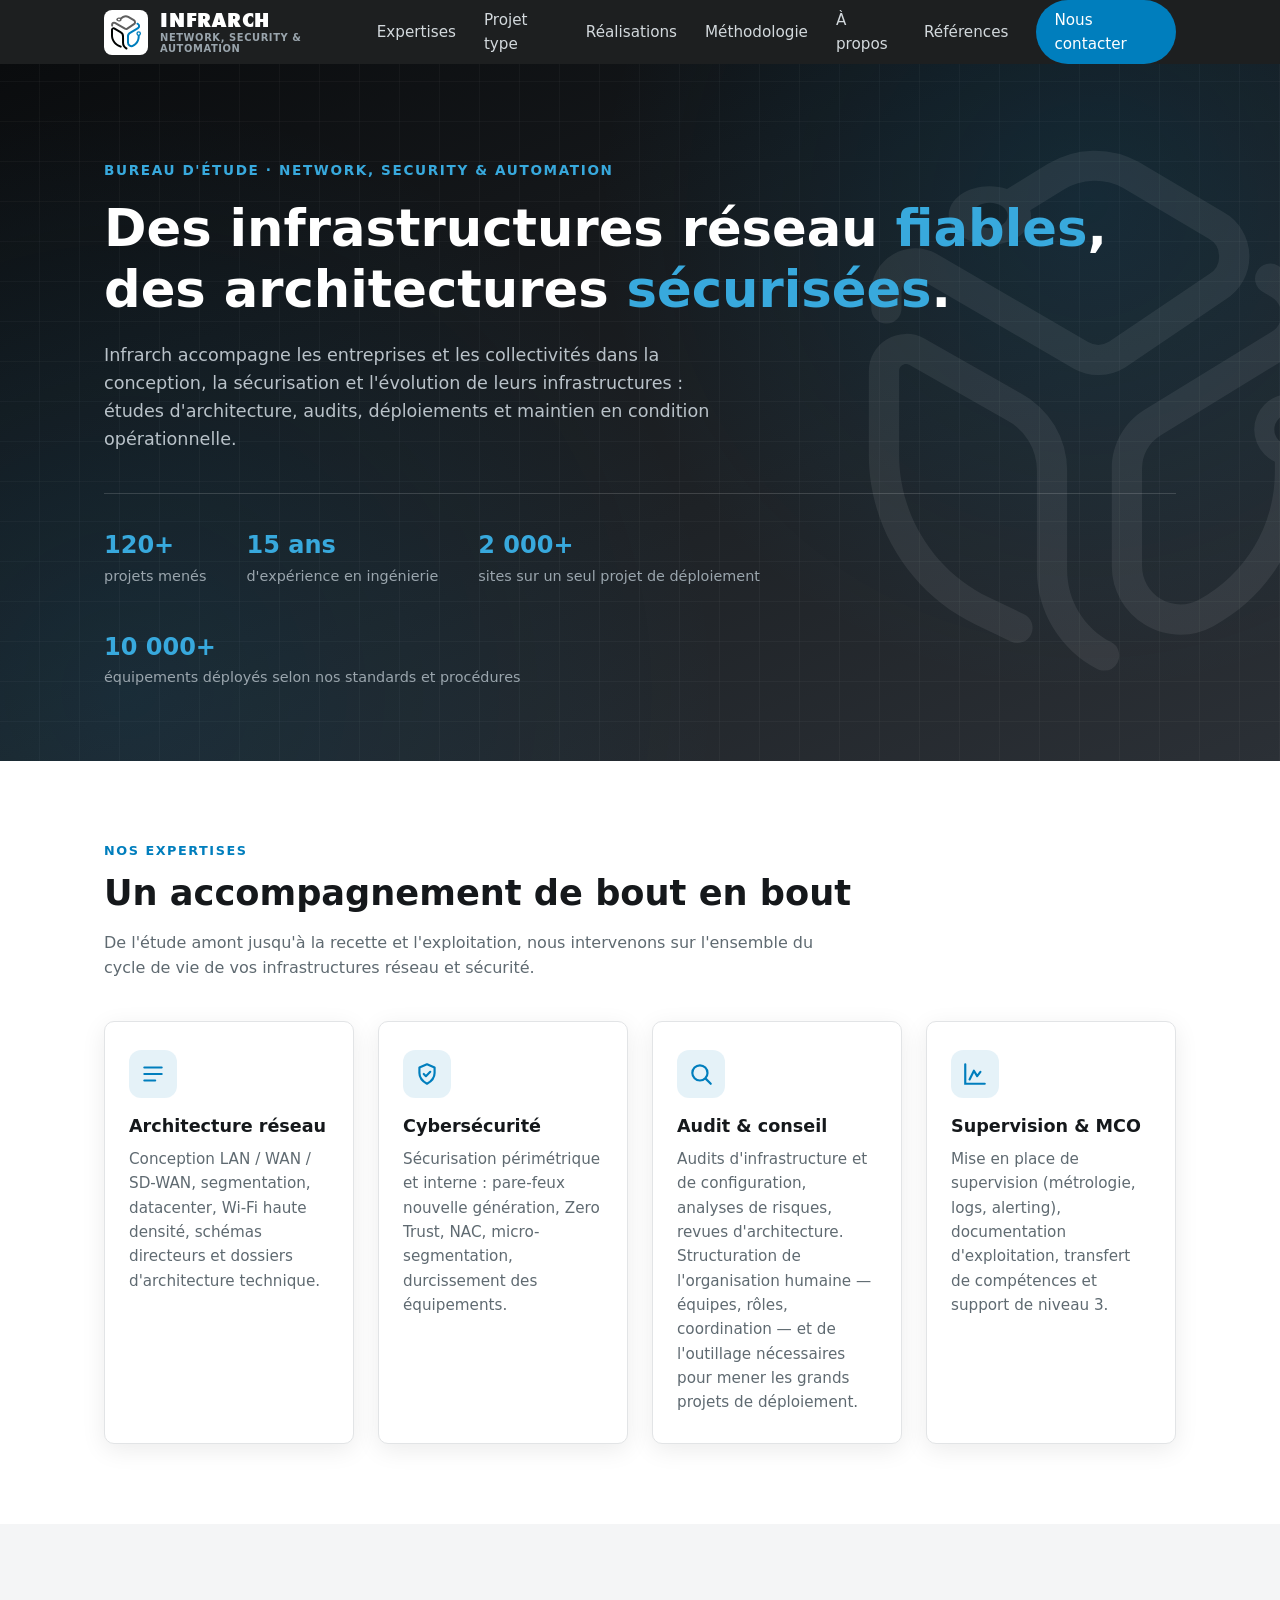
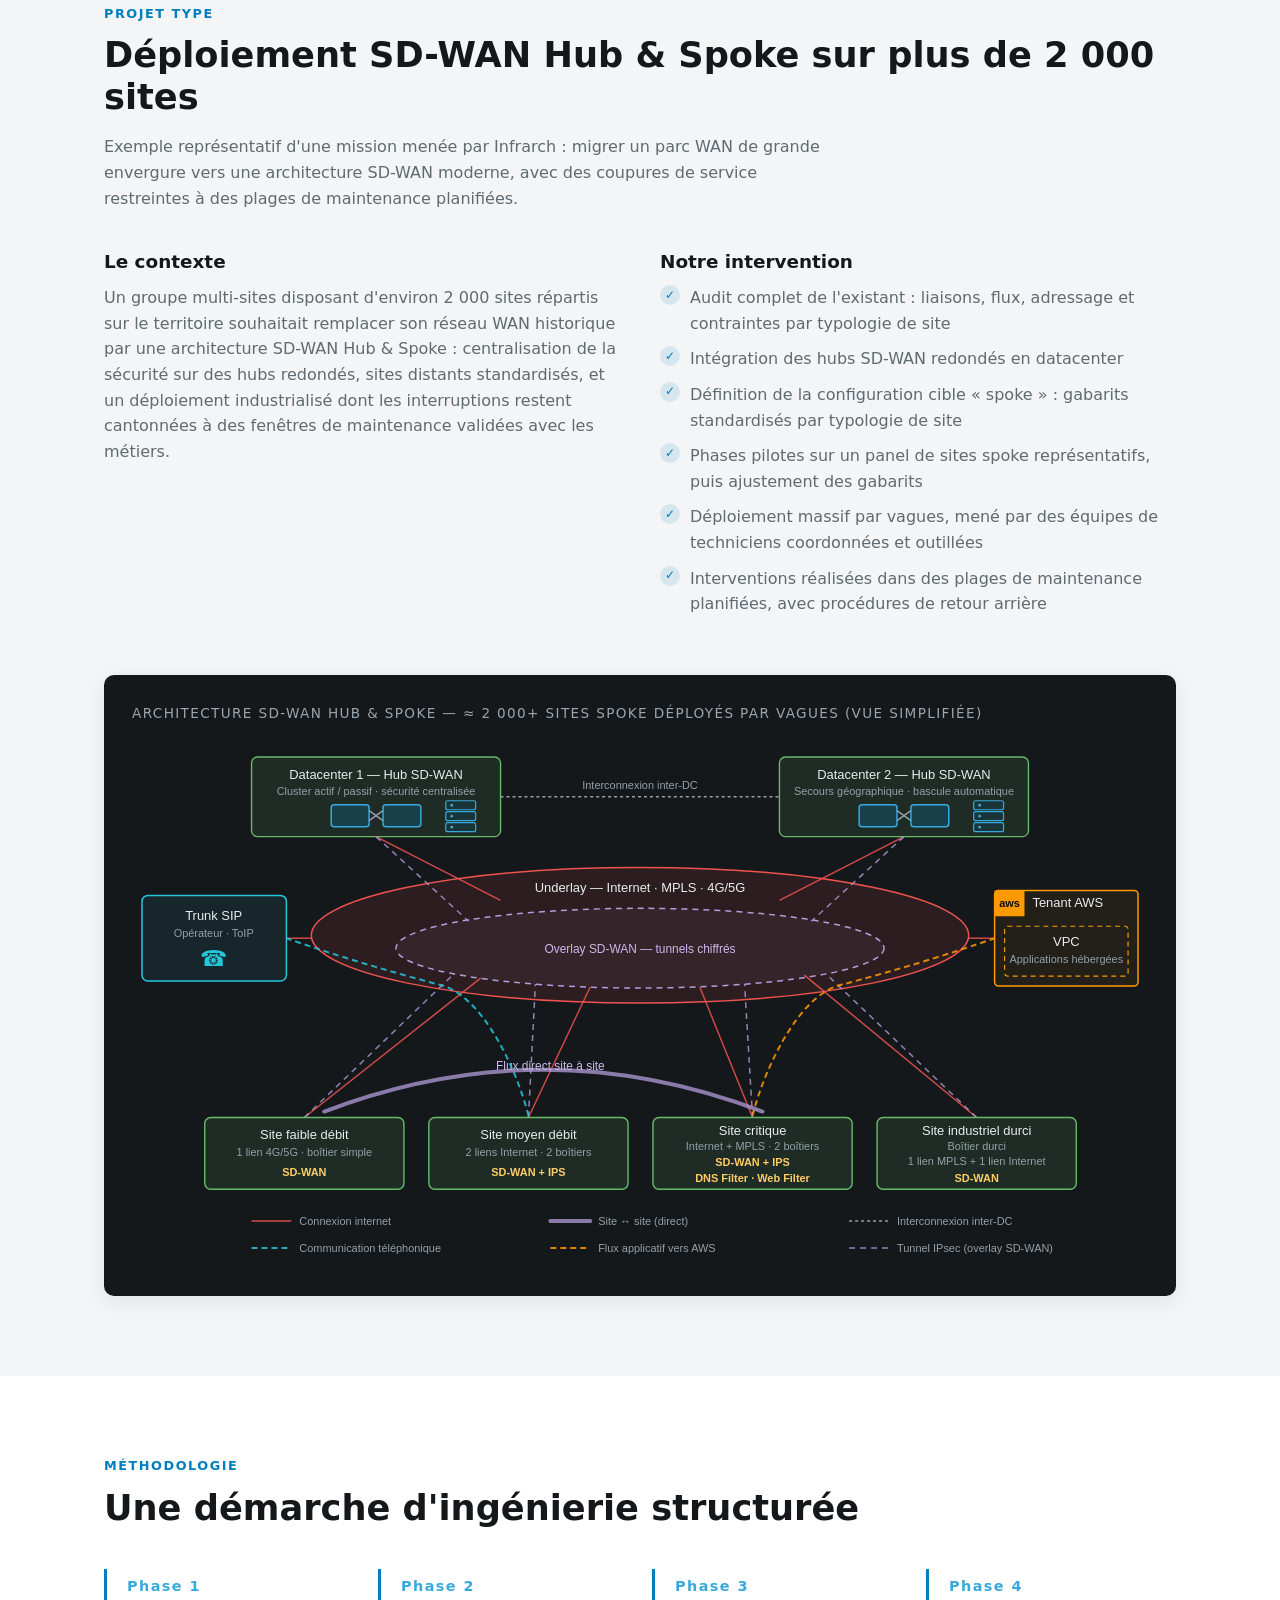
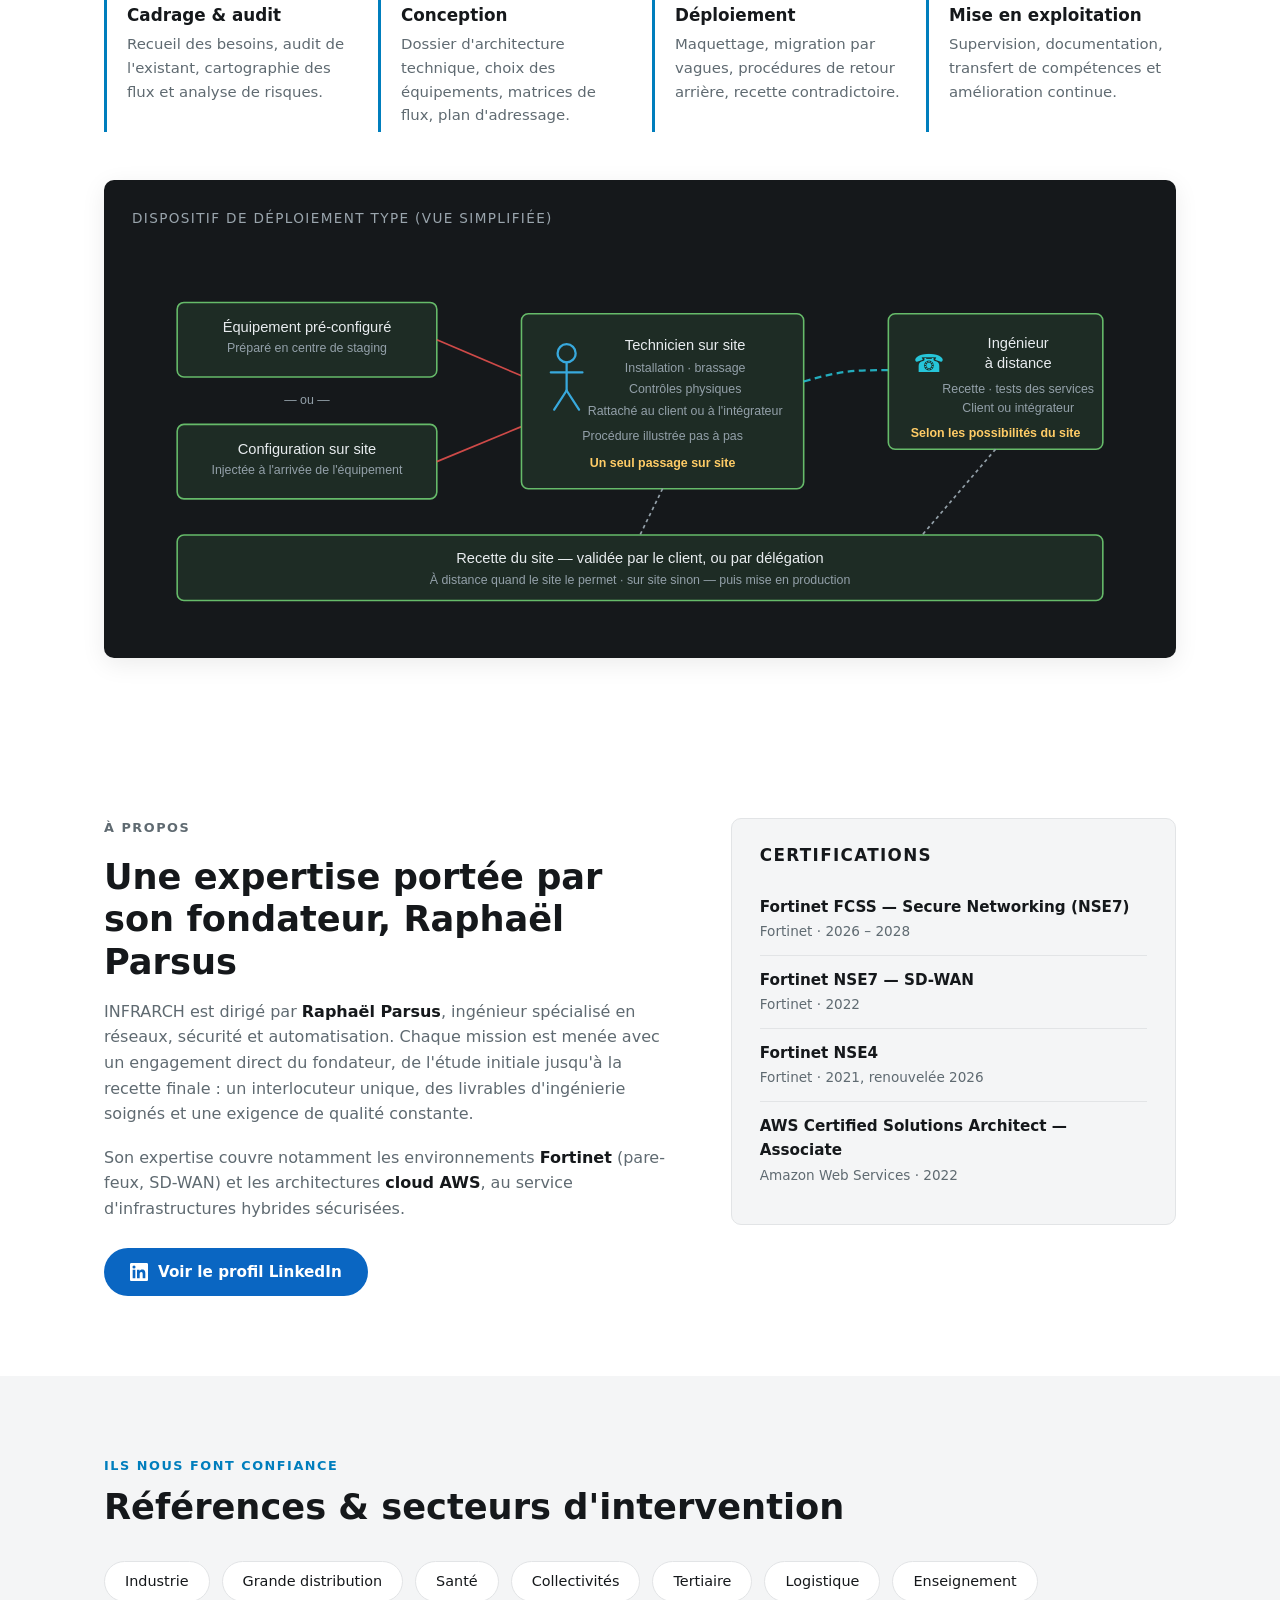
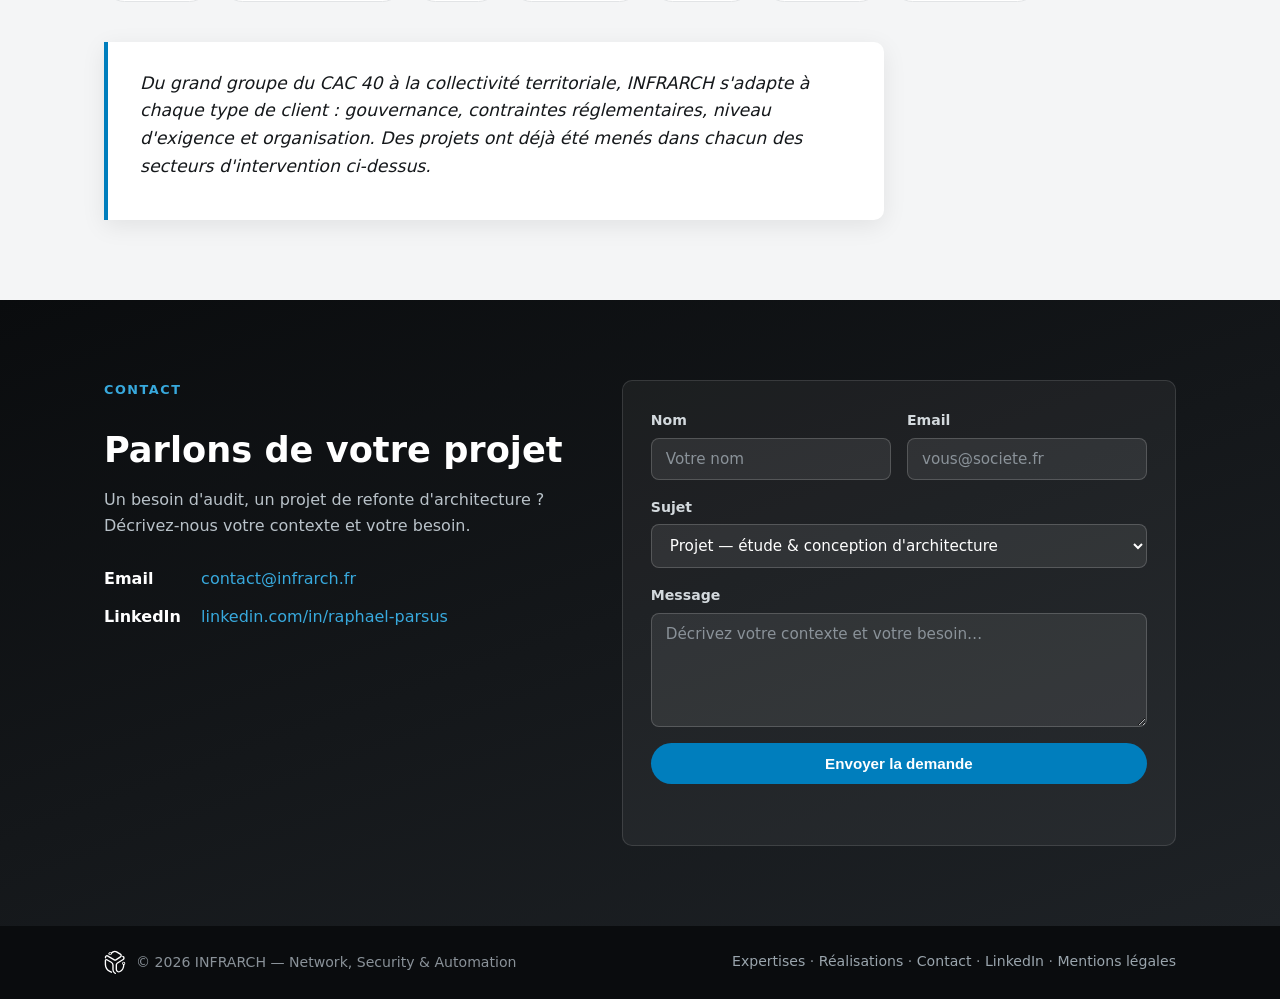
==== commit 6651ad62: "Dispositif de deploiement : telephone pour l'inge a distance, rattachement client/integrateur des in" ====
--- a/index.html
+++ b/index.html
@@ -378,26 +378,23 @@
             <text x="490" y="92" class="d-label" text-anchor="middle">Technicien sur site</text>
             <text x="490" y="112" class="d-sub" text-anchor="middle">Installation · brassage</text>
             <text x="490" y="130" class="d-sub" text-anchor="middle">Contrôles physiques</text>
-            <text x="470" y="168" class="d-sub" text-anchor="middle">Procédure illustrée pas à pas</text>
-            <text x="470" y="194" class="d-tag" text-anchor="middle">Un seul passage sur site</text>
+            <text x="490" y="150" class="d-sub" text-anchor="middle">Rattaché au client ou à l'intégrateur</text>
+            <text x="470" y="172" class="d-sub" text-anchor="middle">Procédure illustrée pas à pas</text>
+            <text x="470" y="196" class="d-tag" text-anchor="middle">Un seul passage sur site</text>
 
             <path d="M 595,120 C 630,110 640,110 670,110" class="d-voice"/>
 
             <rect x="670" y="60" width="190" height="120" rx="6" class="d-zone"/>
-            <circle cx="705" cy="93" r="8" class="d-person"/>
-            <line x1="705" y1="101" x2="705" y2="124" class="d-person"/>
-            <line x1="692" y1="109" x2="718" y2="109" class="d-person"/>
-            <line x1="705" y1="124" x2="695" y2="139" class="d-person"/>
-            <line x1="705" y1="124" x2="715" y2="139" class="d-person"/>
+            <text x="706" y="112" class="d-sip-icon" text-anchor="middle">☎</text>
             <text x="785" y="90" class="d-label" text-anchor="middle">Ingénieur</text>
             <text x="785" y="108" class="d-label" text-anchor="middle">à distance</text>
-            <text x="785" y="130" class="d-sub" text-anchor="middle">Recette du site</text>
-            <text x="785" y="147" class="d-sub" text-anchor="middle">Tests des services</text>
+            <text x="785" y="130" class="d-sub" text-anchor="middle">Recette · tests des services</text>
+            <text x="785" y="147" class="d-sub" text-anchor="middle">Client ou intégrateur</text>
             <text x="765" y="169" class="d-tag" text-anchor="middle">Selon les possibilités du site</text>
 
             <rect x="40" y="256" width="820" height="58" rx="6" class="d-zone"/>
-            <text x="450" y="281" class="d-label" text-anchor="middle">Recette validée — site mis en production</text>
-            <text x="450" y="299" class="d-sub" text-anchor="middle">À distance quand le site le permet · par le technicien, guidé par la procédure, sinon</text>
+            <text x="450" y="281" class="d-label" text-anchor="middle">Recette du site — validée par le client, ou par délégation</text>
+            <text x="450" y="299" class="d-sub" text-anchor="middle">À distance quand le site le permet · sur site sinon — puis mise en production</text>
             <line x1="470" y1="215" x2="450" y2="256" class="d-link d-ha"/>
             <line x1="765" y1="180" x2="700" y2="256" class="d-link d-ha"/>
           </svg>
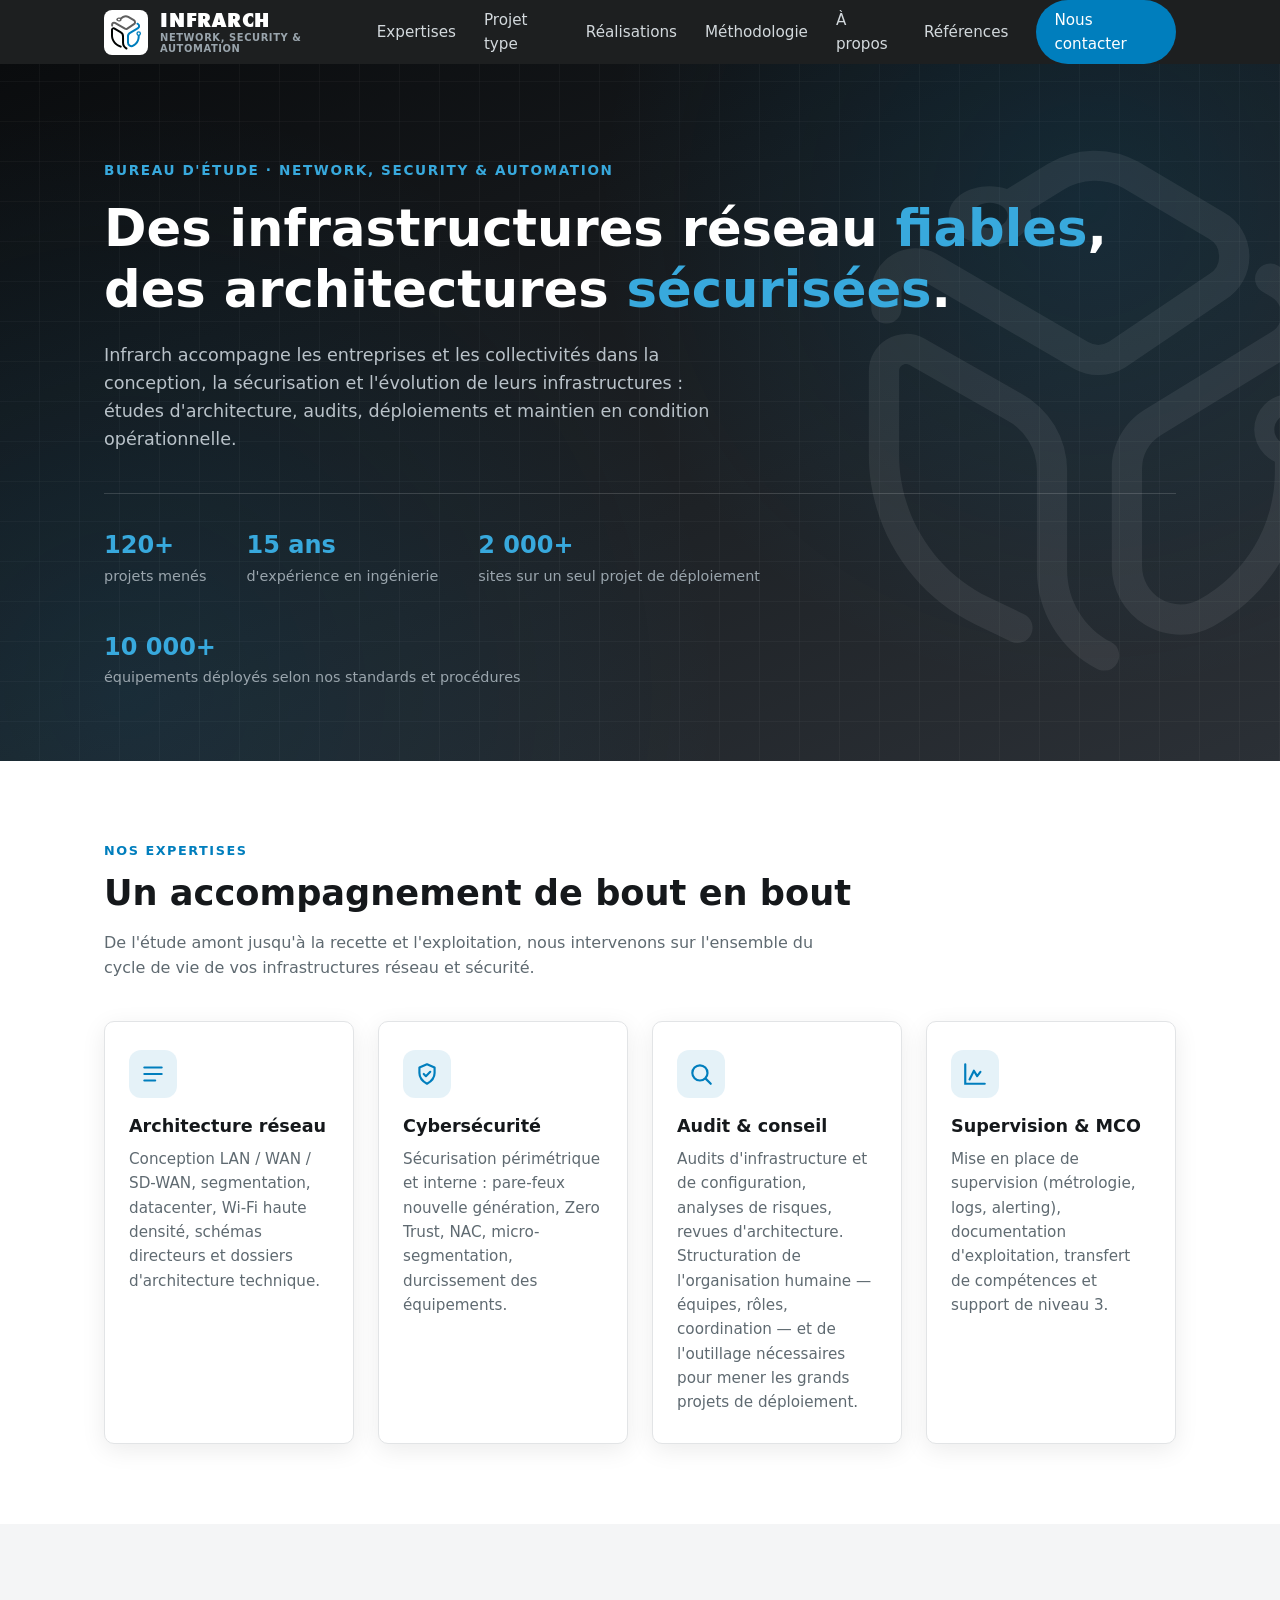
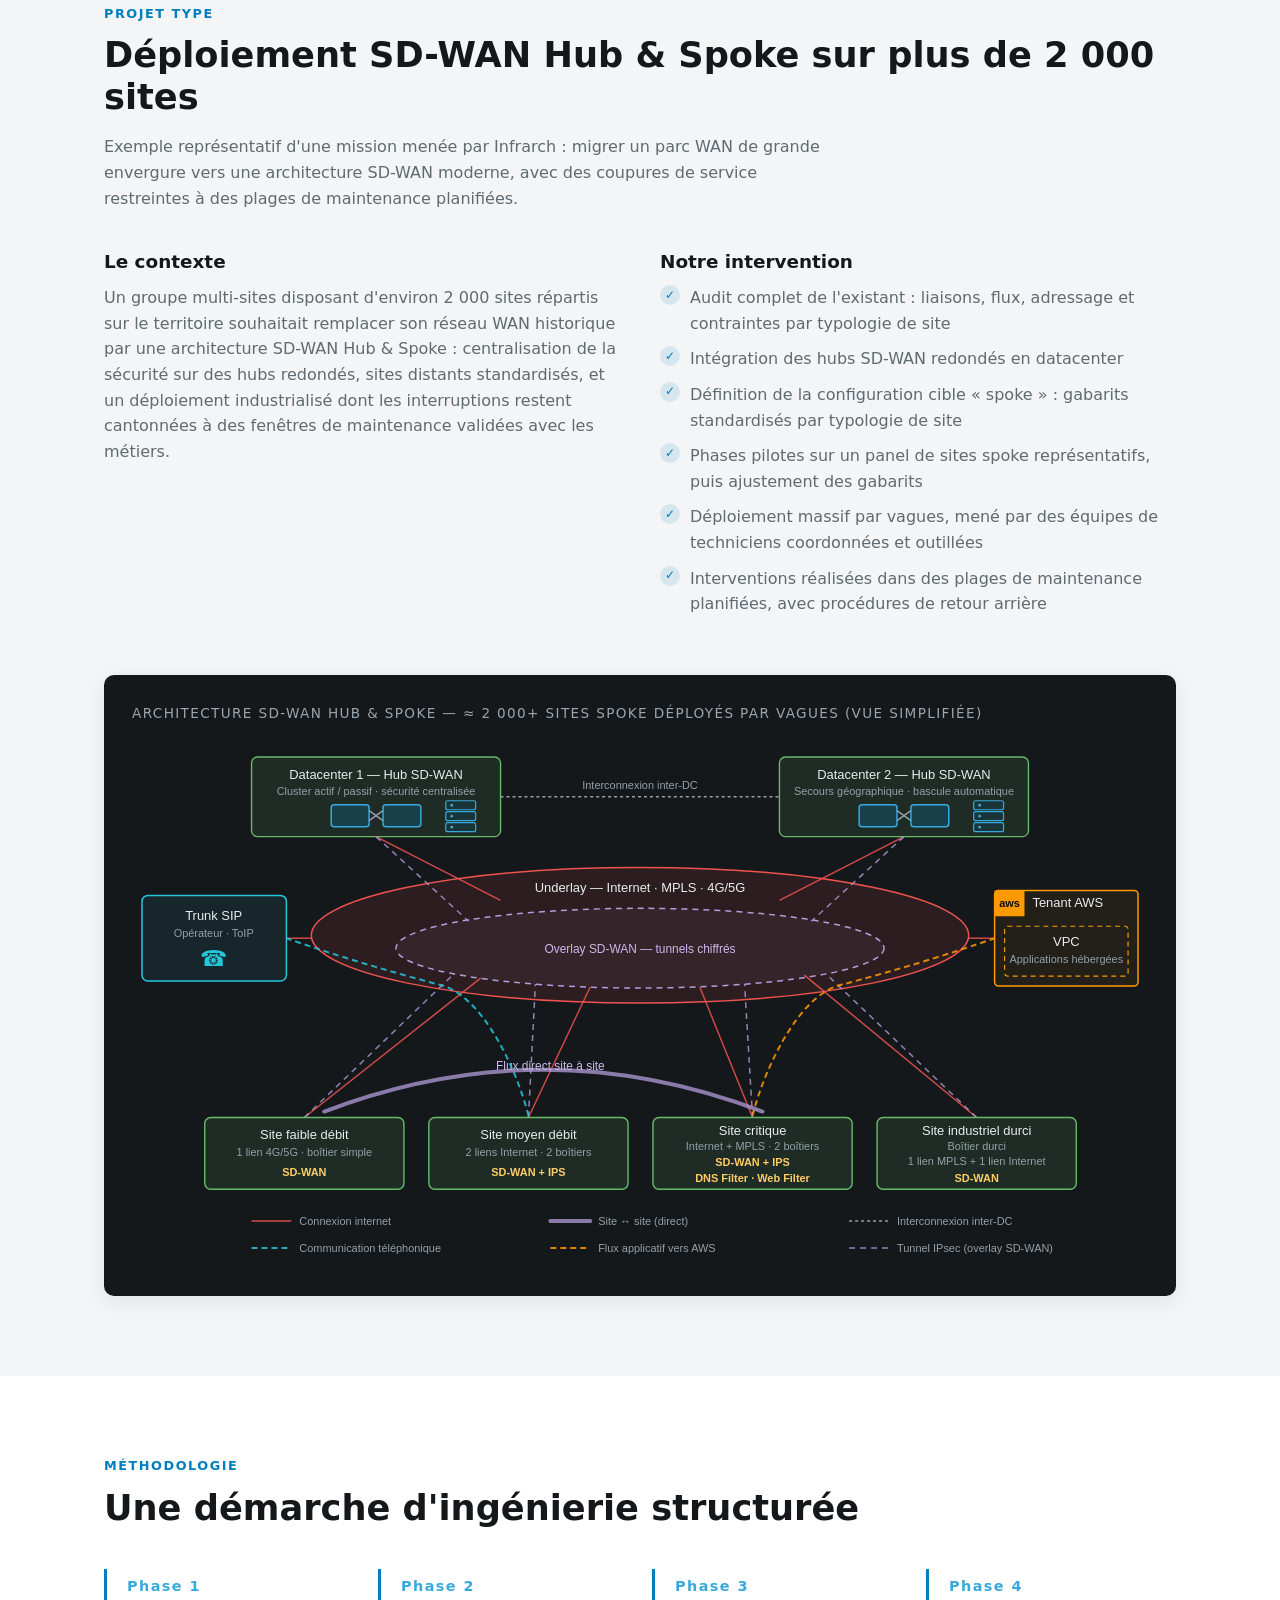
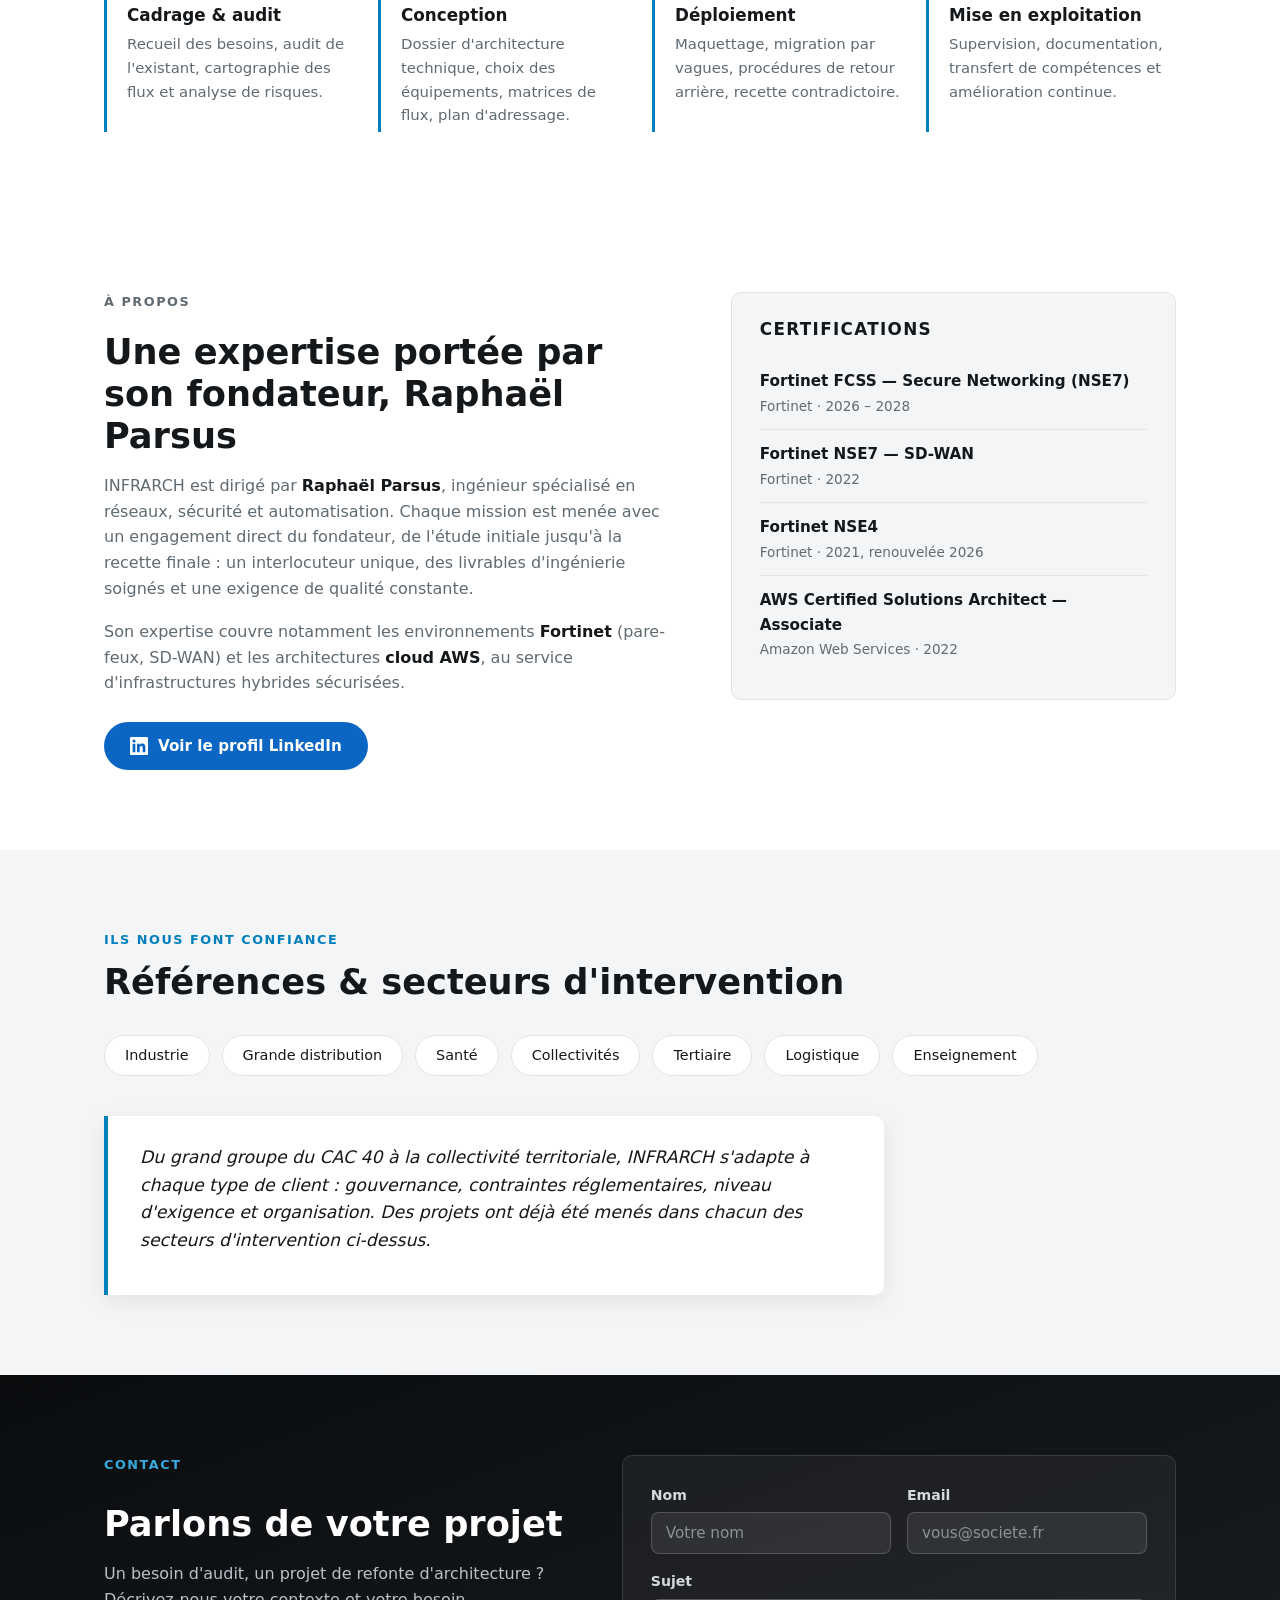
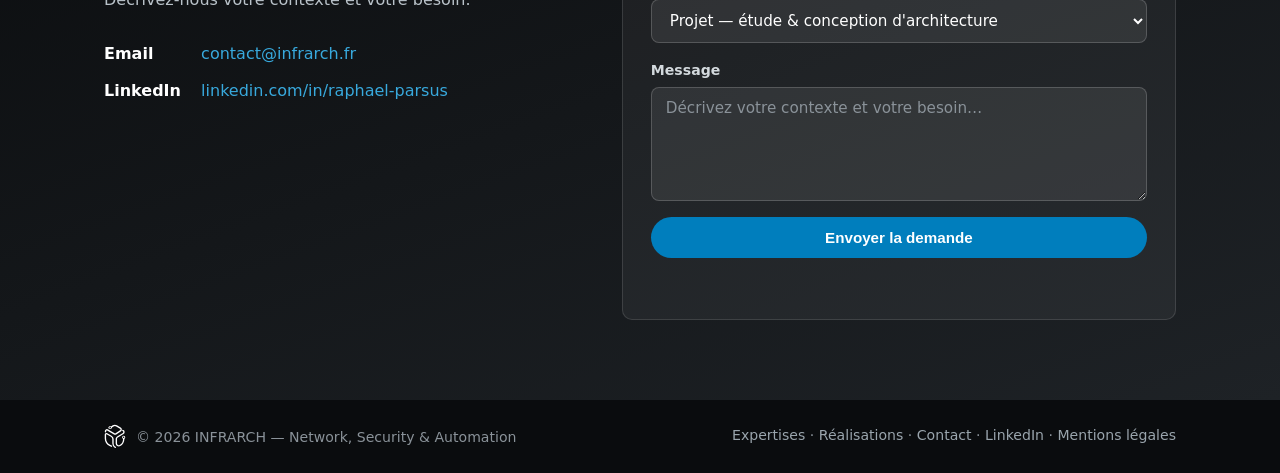
==== commit 28958d63: "Dispositif de deploiement deplace de la methodologie vers l'intro de la page Realisations Co-Authore" ====
--- a/index.html
+++ b/index.html
@@ -353,52 +353,6 @@
           </div>
         </div>
 
-        <figure class="architecture">
-          <figcaption>Dispositif de déploiement type (vue simplifiée)</figcaption>
-          <svg viewBox="0 0 900 340" role="img" aria-label="Schéma du dispositif de déploiement : un équipement pré-configuré en staging ou configuré sur site, un technicien sur place pour l'installation, et selon les possibilités un ingénieur à distance pour la recette du site">
-            <rect x="40" y="50" width="230" height="66" rx="6" class="d-zone"/>
-            <text x="155" y="76" class="d-label" text-anchor="middle">Équipement pré-configuré</text>
-            <text x="155" y="94" class="d-sub" text-anchor="middle">Préparé en centre de staging</text>
-
-            <text x="155" y="140" class="d-sub" text-anchor="middle">— ou —</text>
-
-            <rect x="40" y="158" width="230" height="66" rx="6" class="d-zone"/>
-            <text x="155" y="184" class="d-label" text-anchor="middle">Configuration sur site</text>
-            <text x="155" y="202" class="d-sub" text-anchor="middle">Injectée à l'arrivée de l'équipement</text>
-
-            <line x1="270" y1="83" x2="345" y2="115" class="d-hub"/>
-            <line x1="270" y1="191" x2="345" y2="160" class="d-hub"/>
-
-            <rect x="345" y="60" width="250" height="155" rx="6" class="d-zone"/>
-            <circle cx="385" cy="95" r="8" class="d-person"/>
-            <line x1="385" y1="103" x2="385" y2="128" class="d-person"/>
-            <line x1="371" y1="112" x2="399" y2="112" class="d-person"/>
-            <line x1="385" y1="128" x2="374" y2="145" class="d-person"/>
-            <line x1="385" y1="128" x2="396" y2="145" class="d-person"/>
-            <text x="490" y="92" class="d-label" text-anchor="middle">Technicien sur site</text>
-            <text x="490" y="112" class="d-sub" text-anchor="middle">Installation · brassage</text>
-            <text x="490" y="130" class="d-sub" text-anchor="middle">Contrôles physiques</text>
-            <text x="490" y="150" class="d-sub" text-anchor="middle">Rattaché au client ou à l'intégrateur</text>
-            <text x="470" y="172" class="d-sub" text-anchor="middle">Procédure illustrée pas à pas</text>
-            <text x="470" y="196" class="d-tag" text-anchor="middle">Un seul passage sur site</text>
-
-            <path d="M 595,120 C 630,110 640,110 670,110" class="d-voice"/>
-
-            <rect x="670" y="60" width="190" height="120" rx="6" class="d-zone"/>
-            <text x="706" y="112" class="d-sip-icon" text-anchor="middle">☎</text>
-            <text x="785" y="90" class="d-label" text-anchor="middle">Ingénieur</text>
-            <text x="785" y="108" class="d-label" text-anchor="middle">à distance</text>
-            <text x="785" y="130" class="d-sub" text-anchor="middle">Recette · tests des services</text>
-            <text x="785" y="147" class="d-sub" text-anchor="middle">Client ou intégrateur</text>
-            <text x="765" y="169" class="d-tag" text-anchor="middle">Selon les possibilités du site</text>
-
-            <rect x="40" y="256" width="820" height="58" rx="6" class="d-zone"/>
-            <text x="450" y="281" class="d-label" text-anchor="middle">Recette du site — validée par le client, ou par délégation</text>
-            <text x="450" y="299" class="d-sub" text-anchor="middle">À distance quand le site le permet · sur site sinon — puis mise en production</text>
-            <line x1="470" y1="215" x2="450" y2="256" class="d-link d-ha"/>
-            <line x1="765" y1="180" x2="700" y2="256" class="d-link d-ha"/>
-          </svg>
-        </figure>
       </div>
     </section>
 
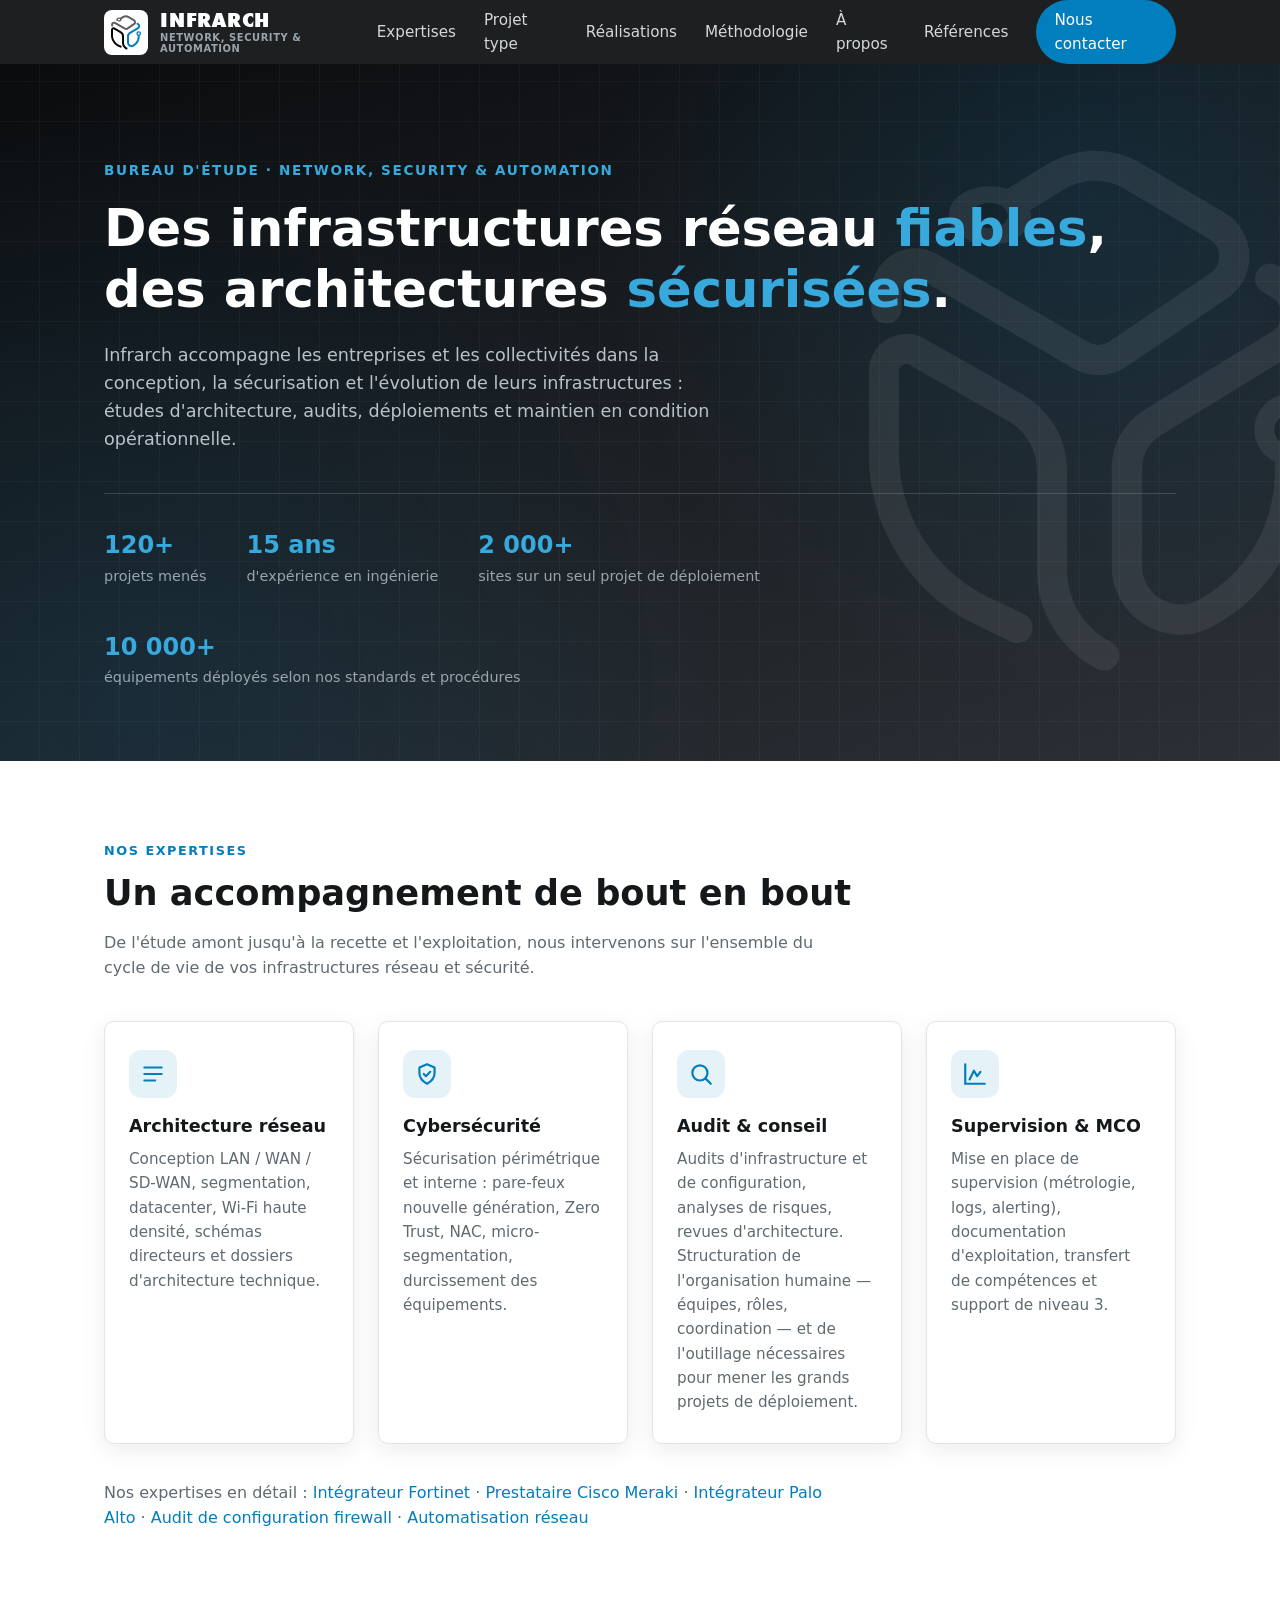
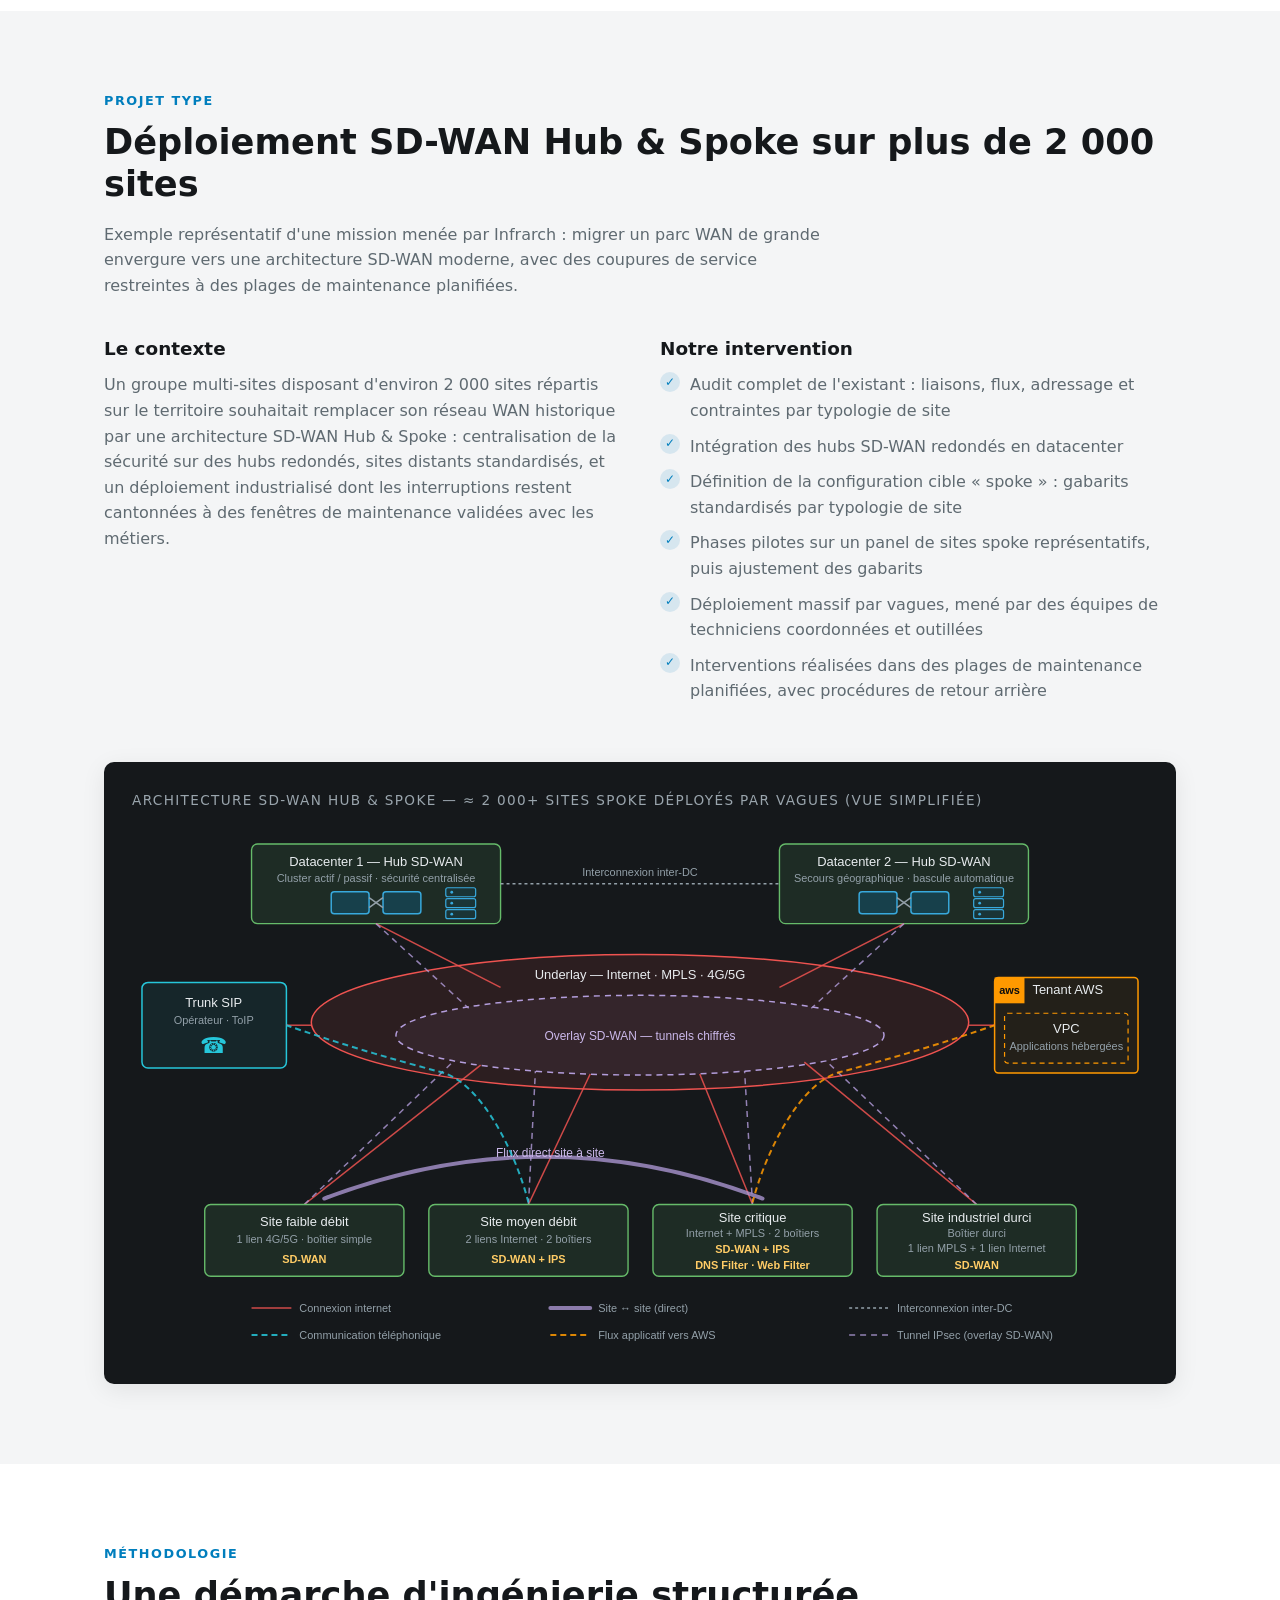
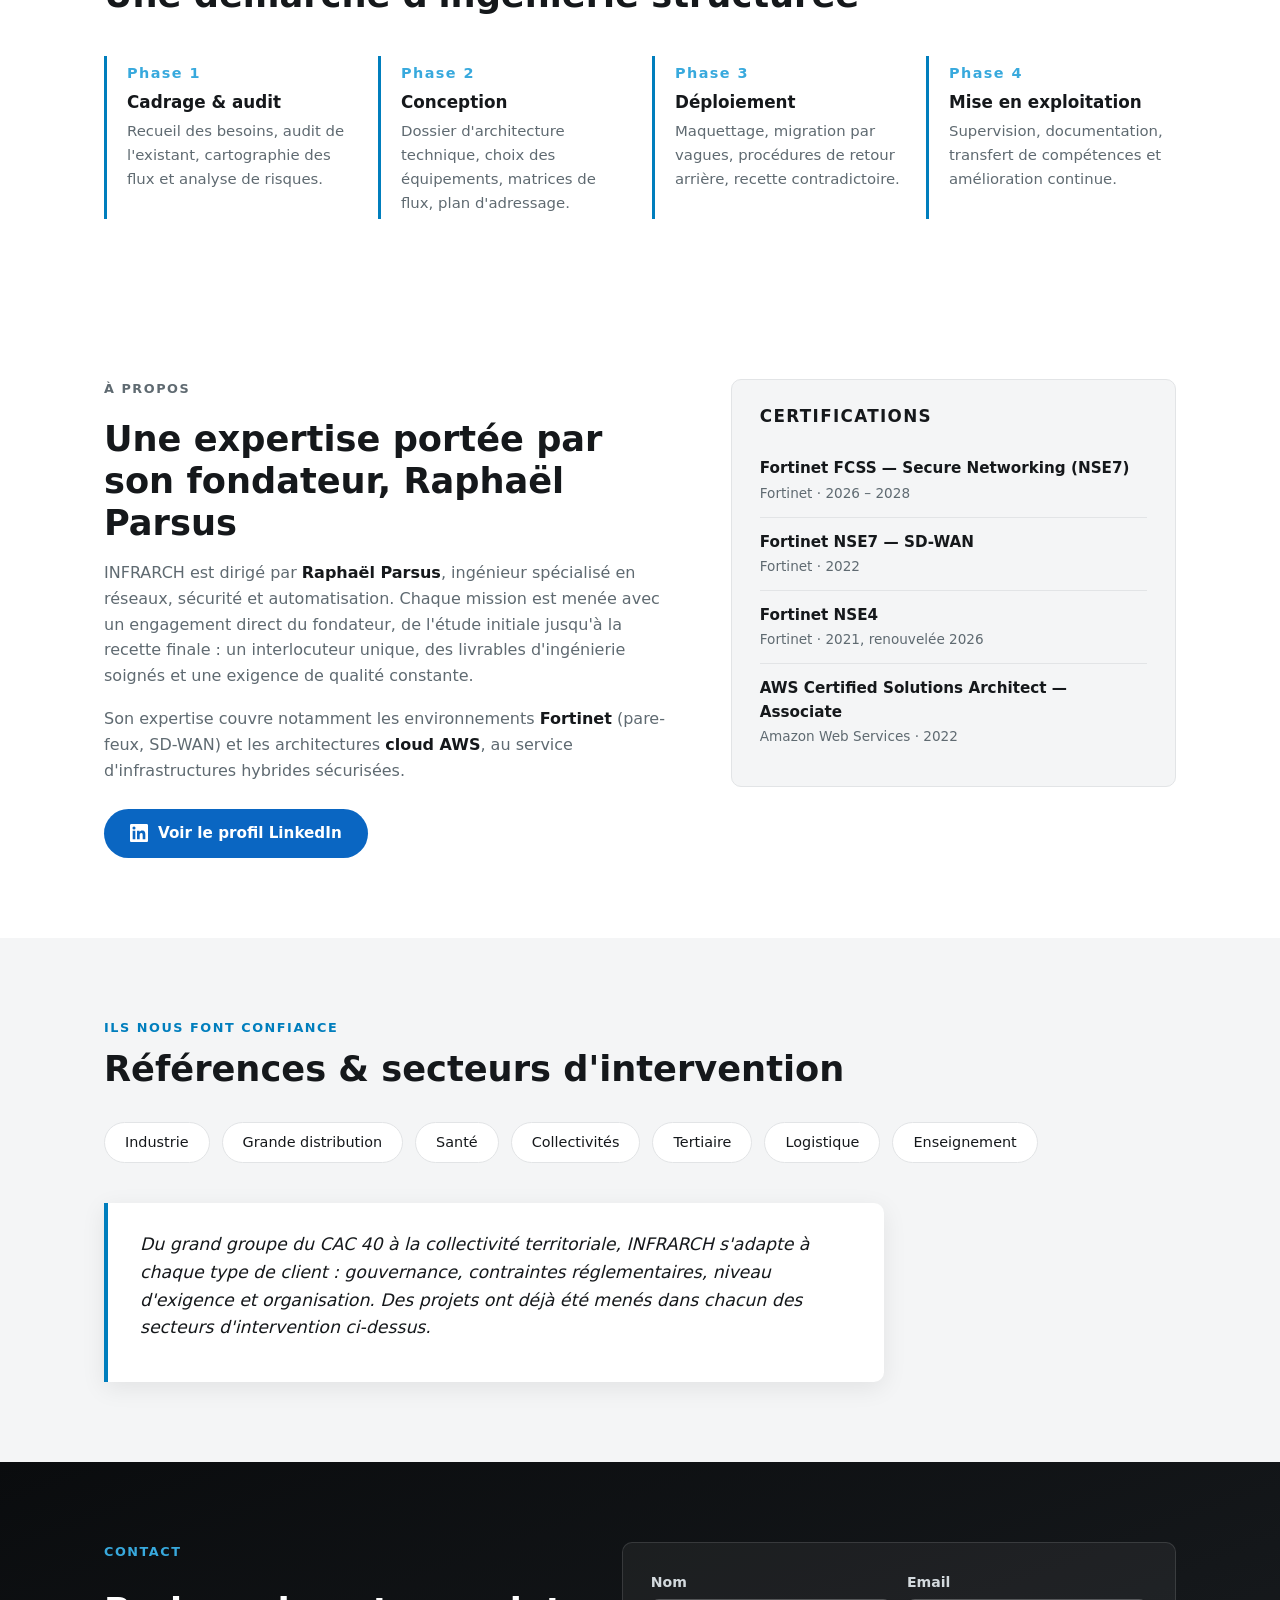
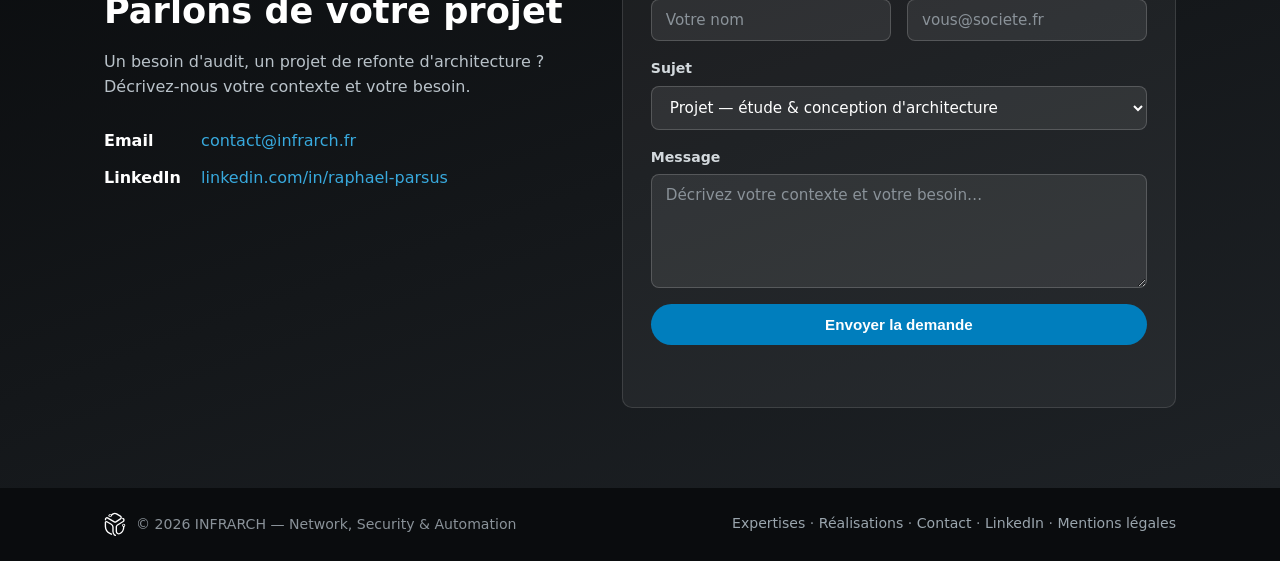
==== commit 947e8859: "5 pages expertises SEO : Fortinet, Meraki, Palo Alto, audit firewall, automatisation reseau + mailla" ====
--- a/index.html
+++ b/index.html
@@ -148,6 +148,14 @@
             <p>Mise en place de supervision (métrologie, logs, alerting), documentation d'exploitation, transfert de compétences et support de niveau 3.</p>
           </article>
         </div>
+        <p class="section-intro" style="margin-top: 36px; margin-bottom: 0;">
+          Nos expertises en détail :
+          <a href="expertise-fortinet.html">Intégrateur Fortinet</a> ·
+          <a href="expertise-meraki.html">Prestataire Cisco Meraki</a> ·
+          <a href="expertise-palo-alto.html">Intégrateur Palo Alto</a> ·
+          <a href="audit-firewall.html">Audit de configuration firewall</a> ·
+          <a href="automatisation-reseau.html">Automatisation réseau</a>
+        </p>
       </div>
     </section>
 
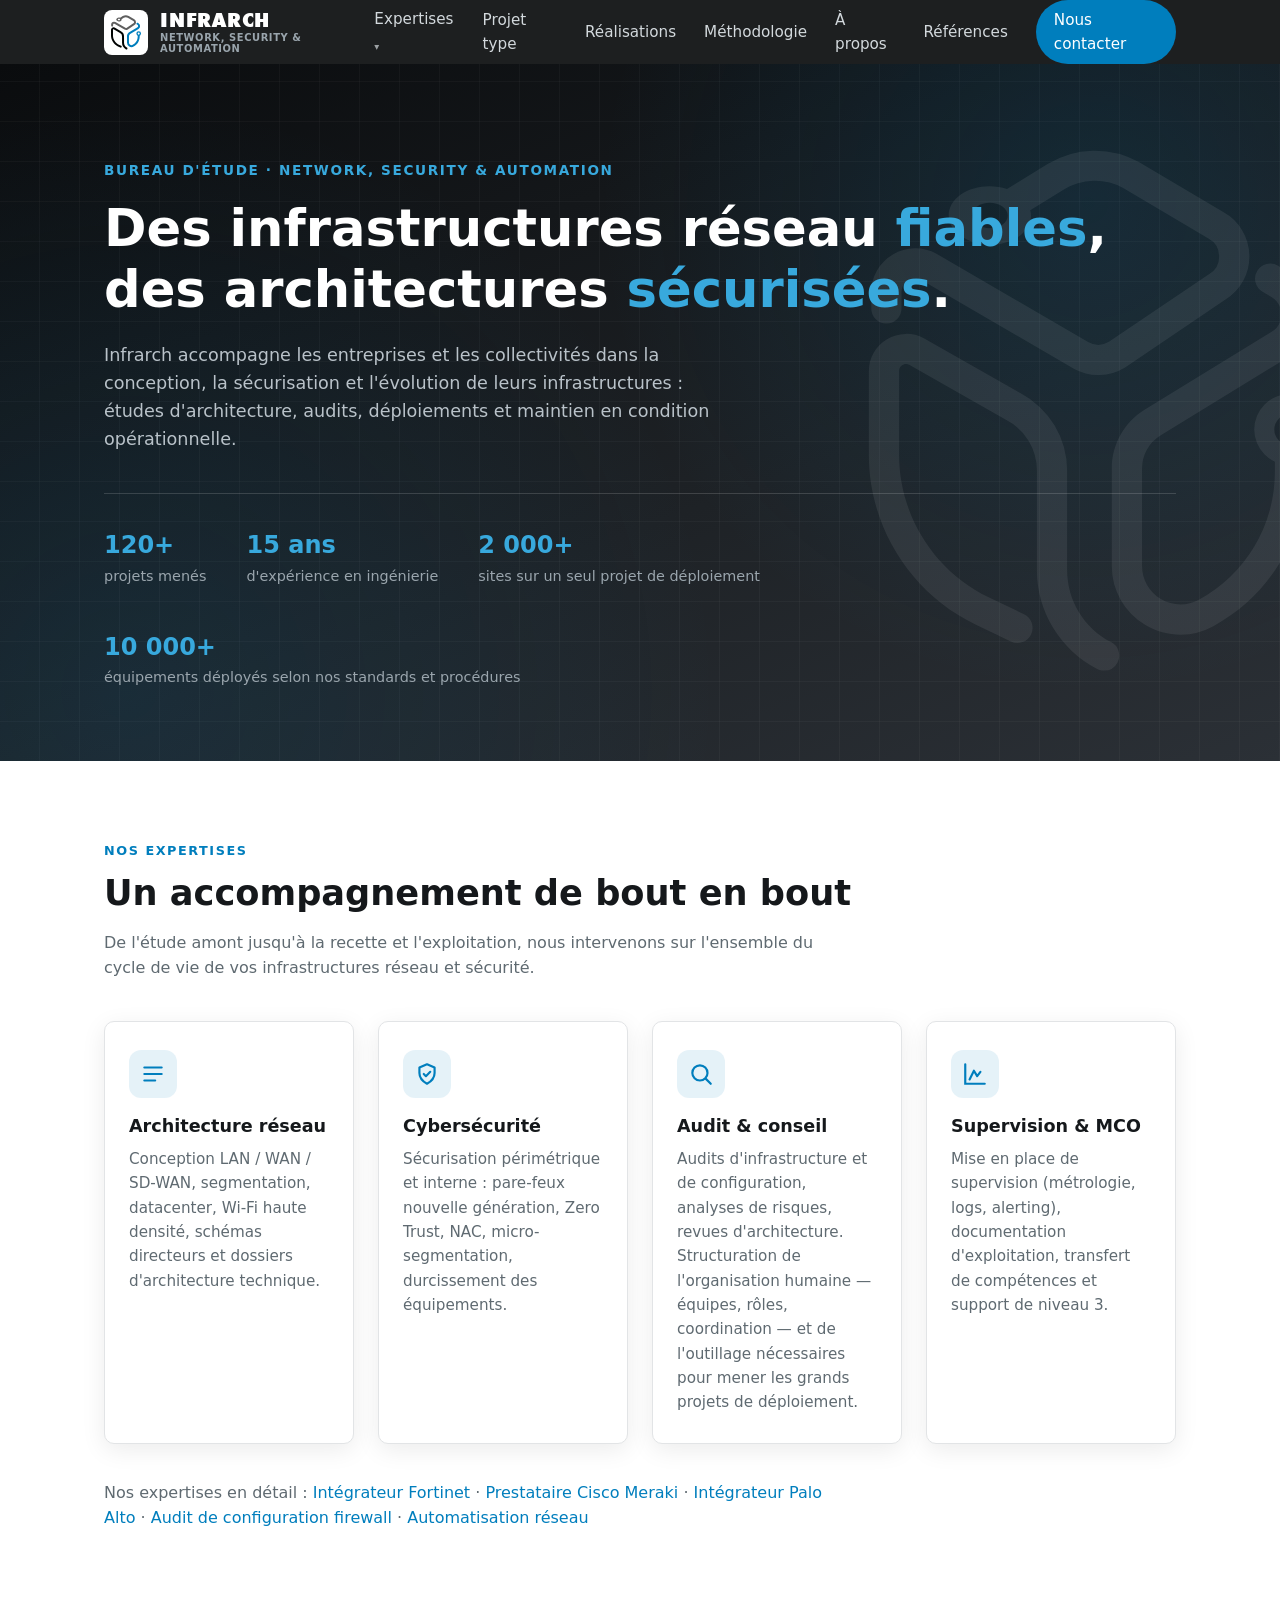
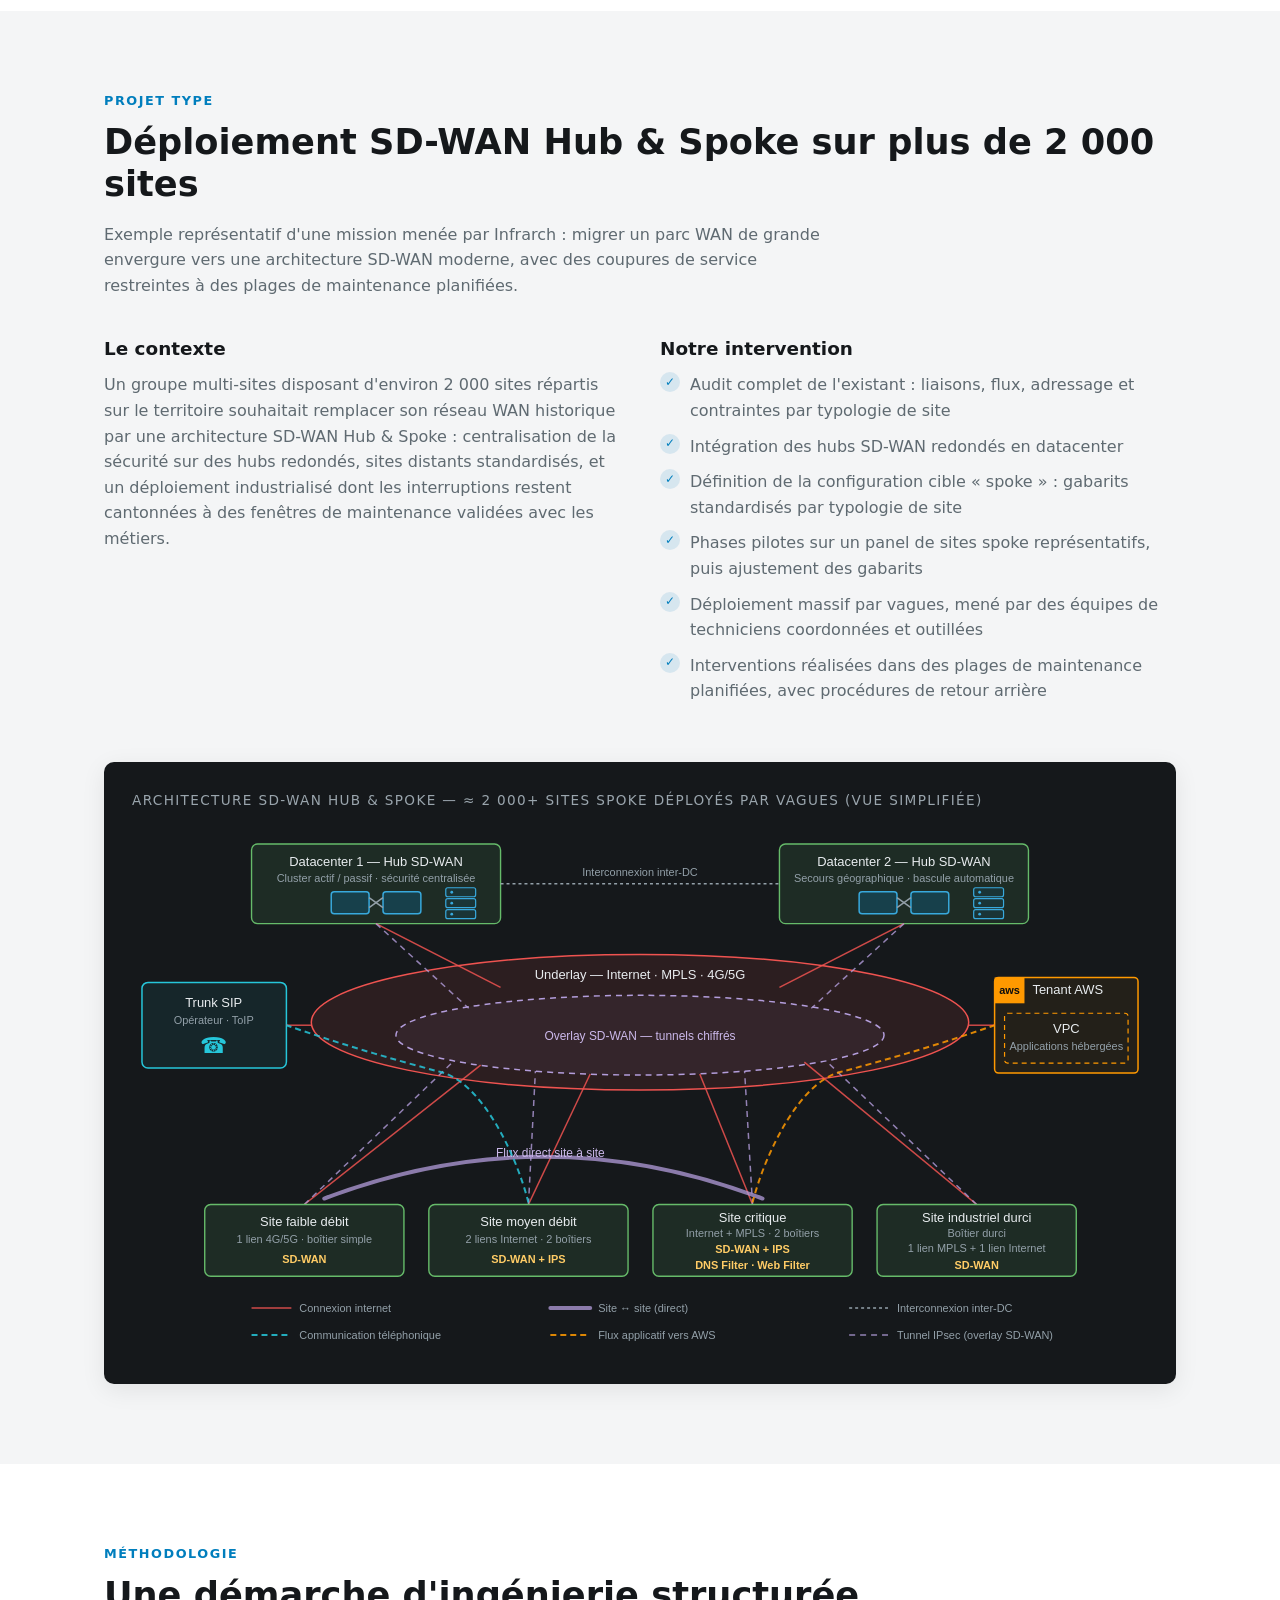
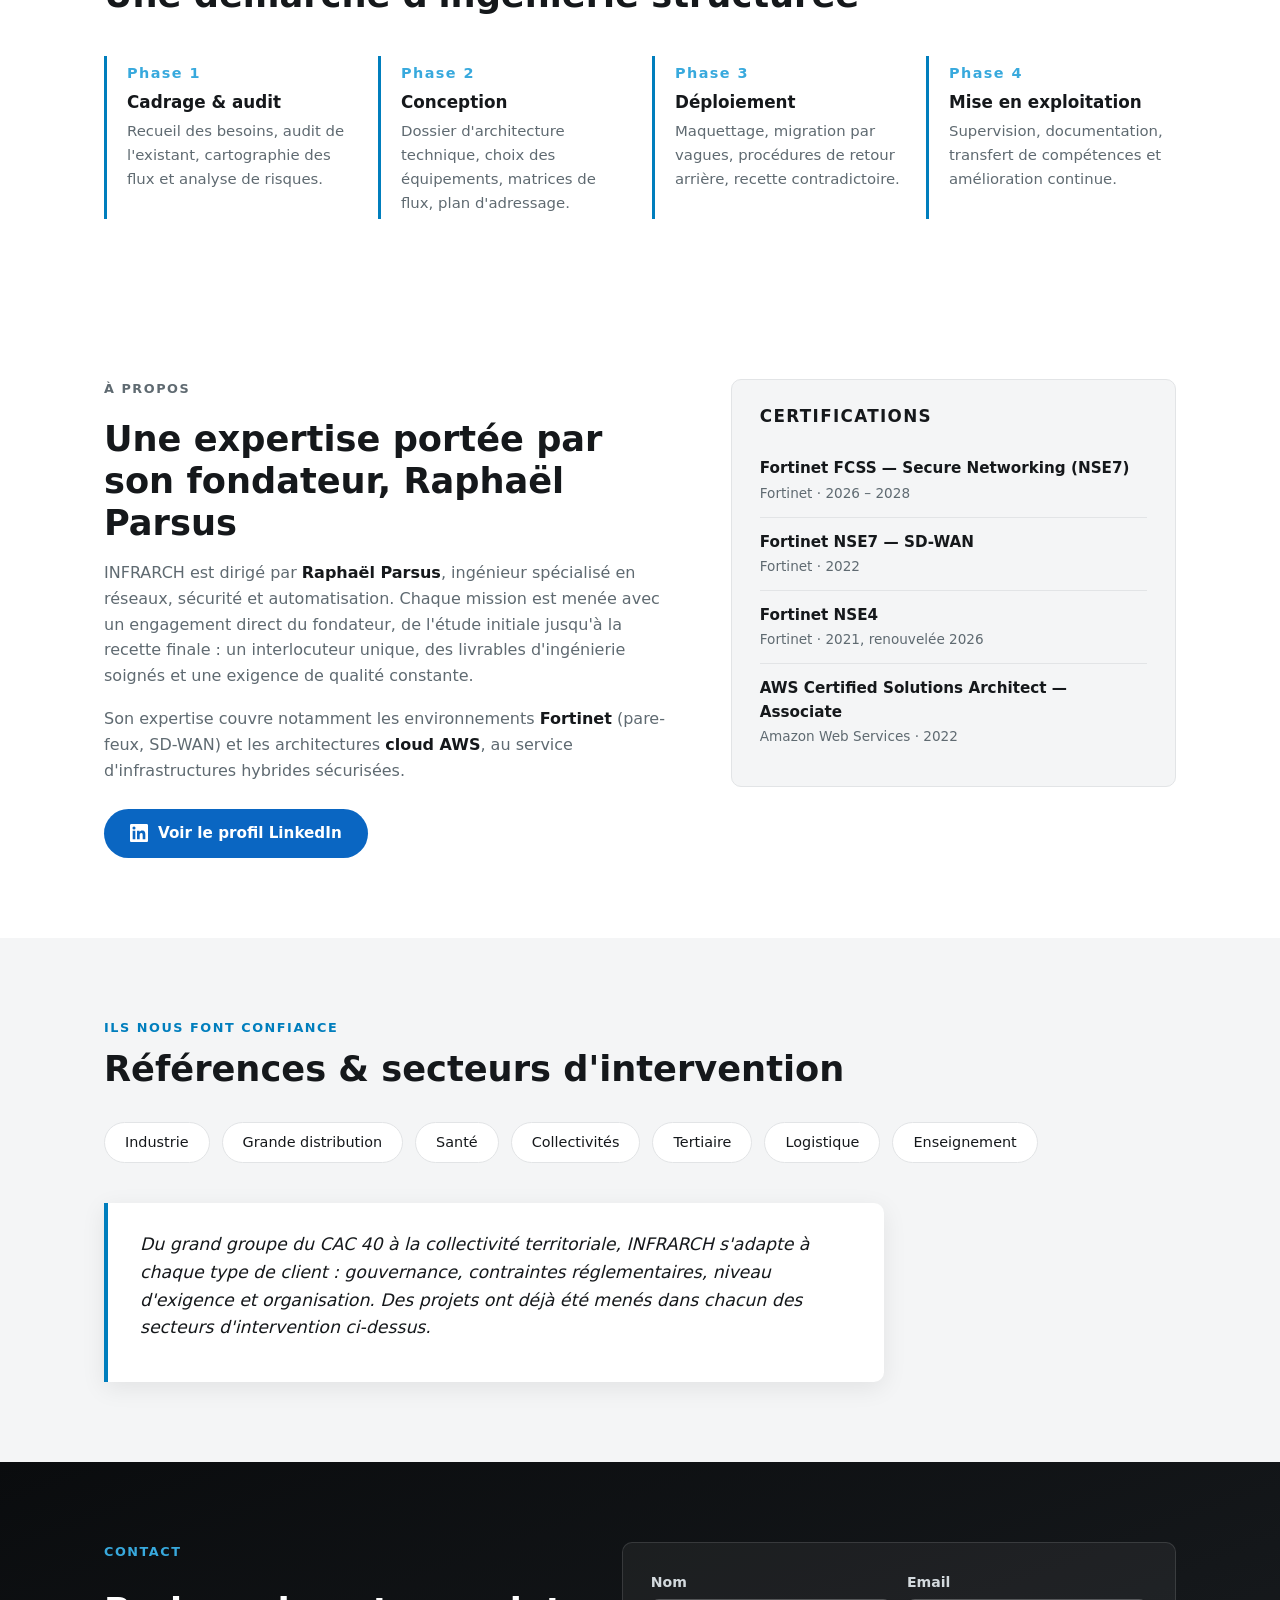
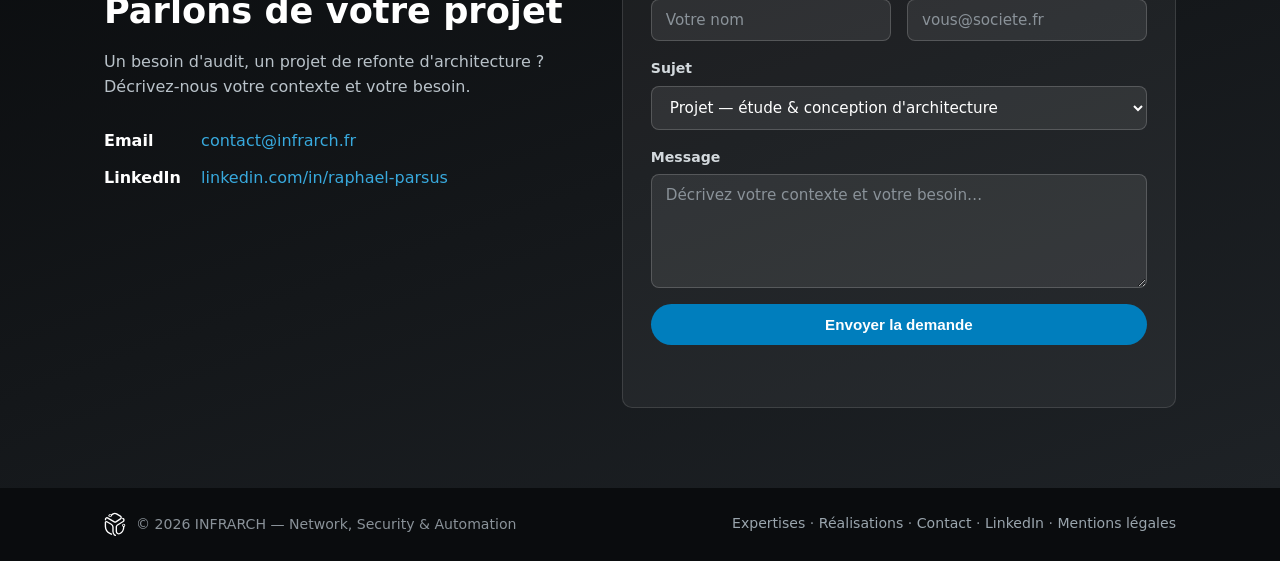
==== commit 4b376ef1: "Bandeau avec sous-menu Expertises (5 pages) sur toutes les pages, versions CSS unifiees v23 Co-Autho" ====
--- a/index.html
+++ b/index.html
@@ -26,7 +26,7 @@
   <meta name="twitter:description" content="Bureau d'étude : architectures SD-WAN, audits, Fortinet, cloud AWS. Infrastructures fiables et sécurisées pour entreprises et collectivités.">
   <meta name="twitter:image" content="https://www.infrarch.fr/assets/logo-web-transparent.png">
 
-  <link rel="stylesheet" href="css/style.css?v=22">
+  <link rel="stylesheet" href="css/style.css?v=23">
   <link rel="icon" href="assets/favicon.ico">
 
   <!-- Données structurées schema.org -->
@@ -72,7 +72,18 @@
         </span>
       </a>
       <nav class="site-nav" id="nav">
-        <a href="#expertises">Expertises</a>
+        <div class="nav-item">
+          <a href="#expertises">Expertises <span class="nav-caret">▾</span></a>
+          <div class="sub-menu">
+            <div class="sub-menu-inner">
+              <a href="expertise-fortinet.html">Intégrateur Fortinet</a>
+              <a href="expertise-meraki.html">Prestataire Cisco Meraki</a>
+              <a href="expertise-palo-alto.html">Intégrateur Palo Alto</a>
+              <a href="audit-firewall.html">Audit de configuration firewall</a>
+              <a href="automatisation-reseau.html">Automatisation réseau</a>
+            </div>
+          </div>
+        </div>
         <a href="#projet">Projet type</a>
         <a href="realisations.html">Réalisations</a>
         <a href="#methode">Méthodologie</a>
--- a/css/style.css
+++ b/css/style.css
@@ -110,6 +110,41 @@
   transition: background 0.2s;
 }
 .nav-cta:hover { background: var(--blue-400); }
+
+/* Sous-menu du bandeau */
+.nav-item { position: relative; }
+.nav-caret { font-size: 0.65em; opacity: 0.7; }
+.sub-menu {
+  display: none;
+  position: absolute;
+  top: 100%;
+  left: 50%;
+  transform: translateX(-50%);
+  padding-top: 14px;
+  z-index: 300;
+}
+.sub-menu-inner {
+  background: #101316;
+  border: 1px solid rgba(255, 255, 255, 0.12);
+  border-radius: 10px;
+  padding: 8px 0;
+  min-width: 250px;
+  box-shadow: 0 12px 32px rgba(0, 0, 0, 0.45);
+}
+.sub-menu a {
+  display: block;
+  padding: 9px 20px;
+  color: #d3d9dd;
+  font-size: 0.9rem;
+  white-space: nowrap;
+}
+.sub-menu a:hover {
+  background: rgba(0, 126, 189, 0.18);
+  color: #fff;
+  text-decoration: none;
+}
+.nav-item:hover .sub-menu,
+.nav-item:focus-within .sub-menu { display: block; }
 
 .nav-toggle {
   display: none;
@@ -574,6 +609,25 @@
   .site-nav.open { display: flex; }
   .nav-toggle { display: flex; }
 
+  /* Sous-menu à plat dans le menu mobile */
+  .nav-item { width: 100%; }
+  .sub-menu {
+    display: block;
+    position: static;
+    transform: none;
+    padding-top: 8px;
+  }
+  .sub-menu-inner {
+    background: transparent;
+    border: none;
+    border-left: 2px solid rgba(0, 126, 189, 0.5);
+    border-radius: 0;
+    box-shadow: none;
+    padding: 0 0 0 14px;
+    min-width: 0;
+  }
+  .sub-menu a { padding: 7px 0; font-size: 0.88rem; }
+
   .project-grid,
   .contact-inner,
   .founder-inner,
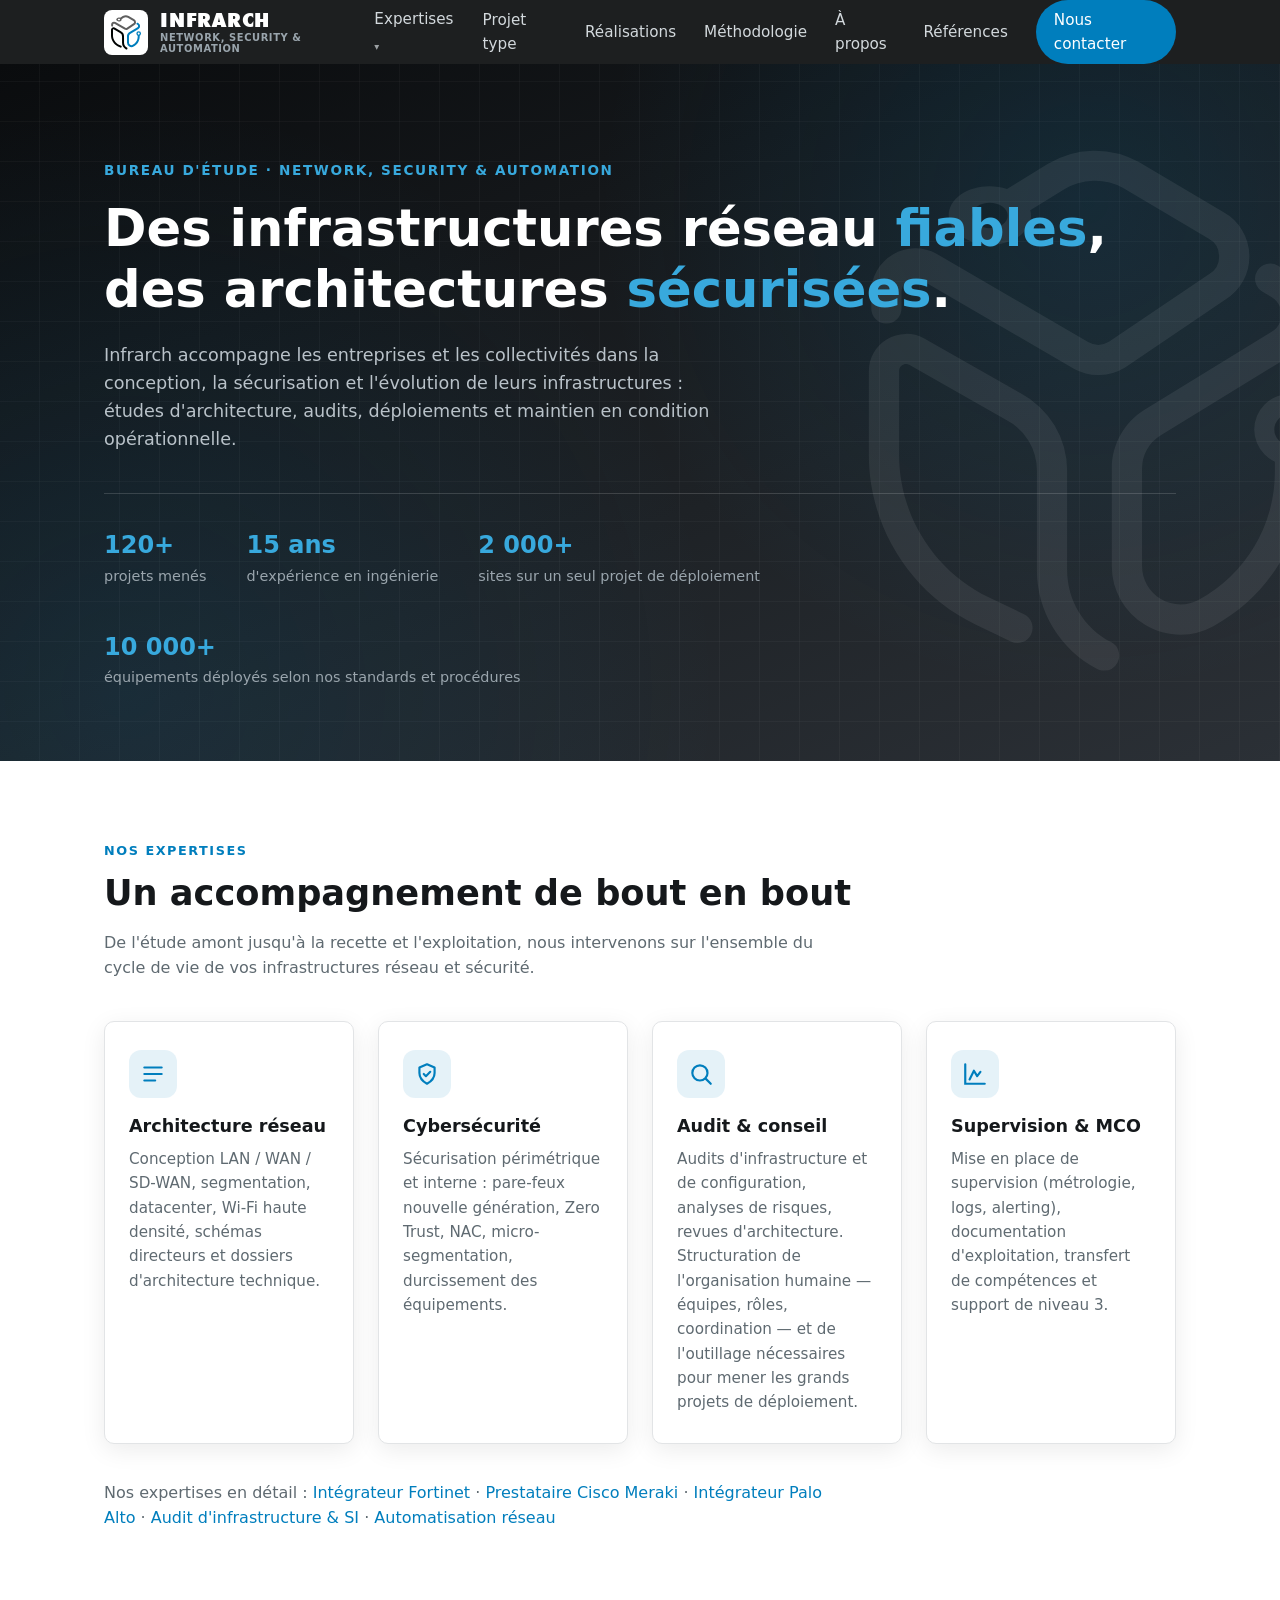
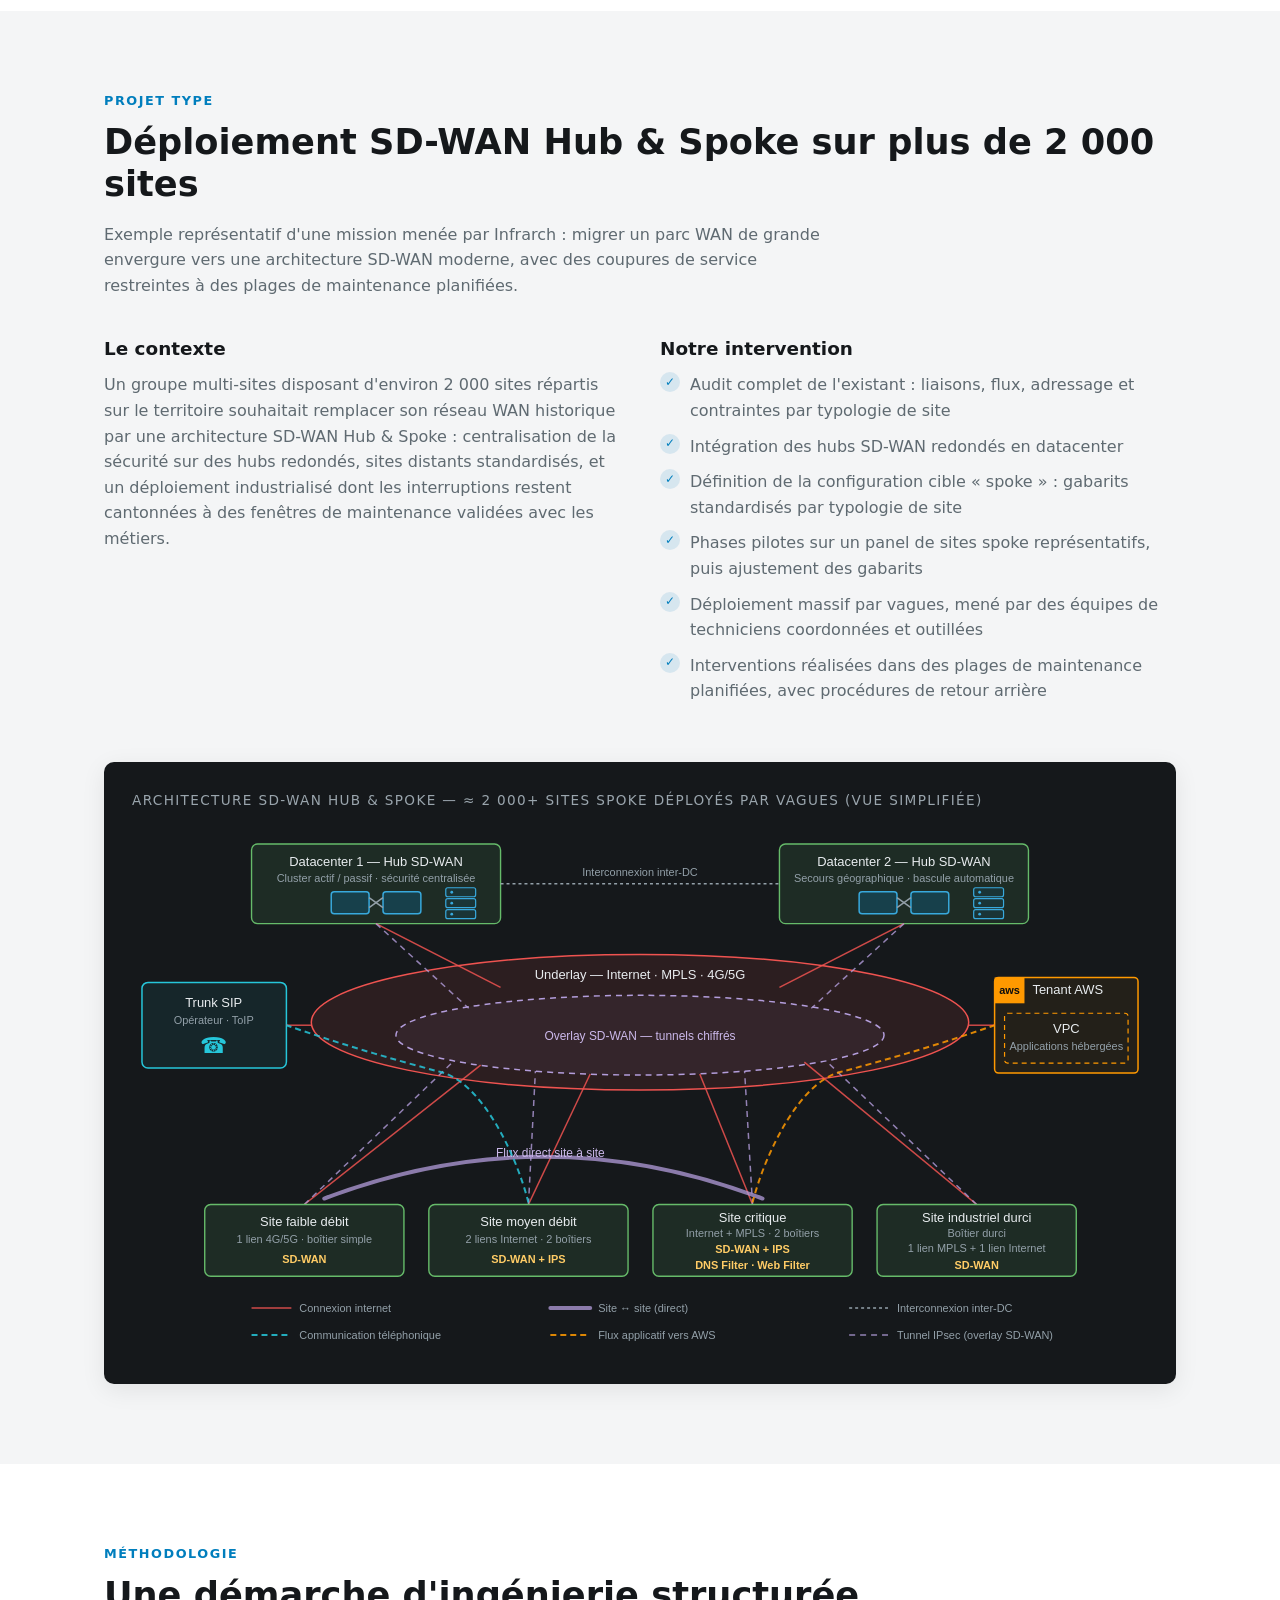
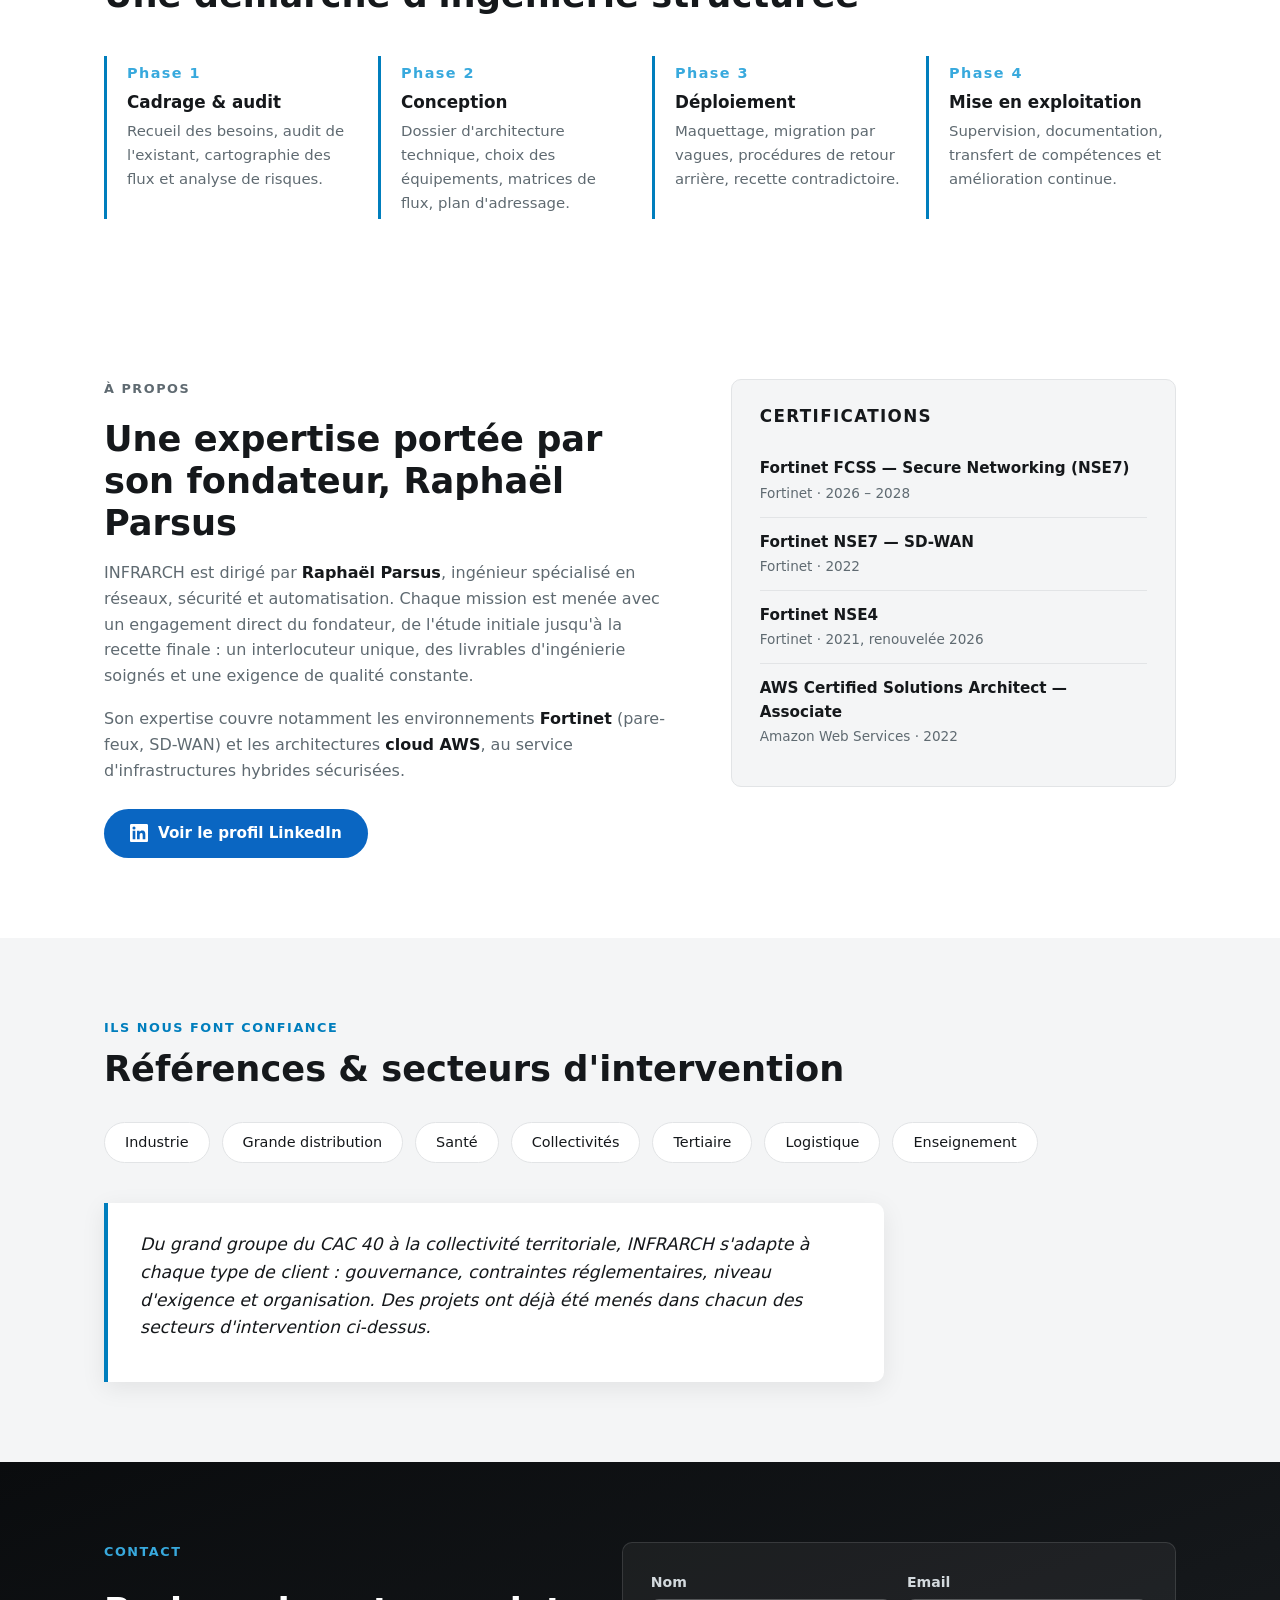
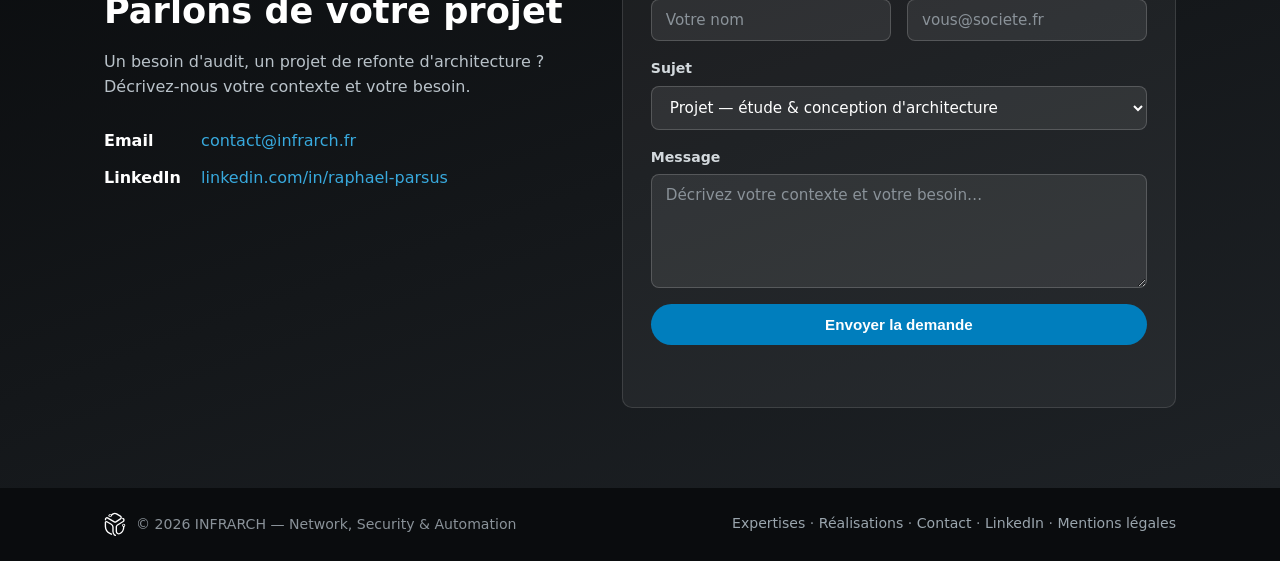
==== commit 5abf287e: "Page audit elargie : audit d'infrastructure et de SI (remplace audit firewall), formulation du pilie" ====
--- a/index.html
+++ b/index.html
@@ -79,7 +79,7 @@
               <a href="expertise-fortinet.html">Intégrateur Fortinet</a>
               <a href="expertise-meraki.html">Prestataire Cisco Meraki</a>
               <a href="expertise-palo-alto.html">Intégrateur Palo Alto</a>
-              <a href="audit-firewall.html">Audit de configuration firewall</a>
+              <a href="audit-infrastructure.html">Audit d'infrastructure &amp; SI</a>
               <a href="automatisation-reseau.html">Automatisation réseau</a>
             </div>
           </div>
@@ -164,7 +164,7 @@
           <a href="expertise-fortinet.html">Intégrateur Fortinet</a> ·
           <a href="expertise-meraki.html">Prestataire Cisco Meraki</a> ·
           <a href="expertise-palo-alto.html">Intégrateur Palo Alto</a> ·
-          <a href="audit-firewall.html">Audit de configuration firewall</a> ·
+          <a href="audit-infrastructure.html">Audit d'infrastructure &amp; SI</a> ·
           <a href="automatisation-reseau.html">Automatisation réseau</a>
         </p>
       </div>
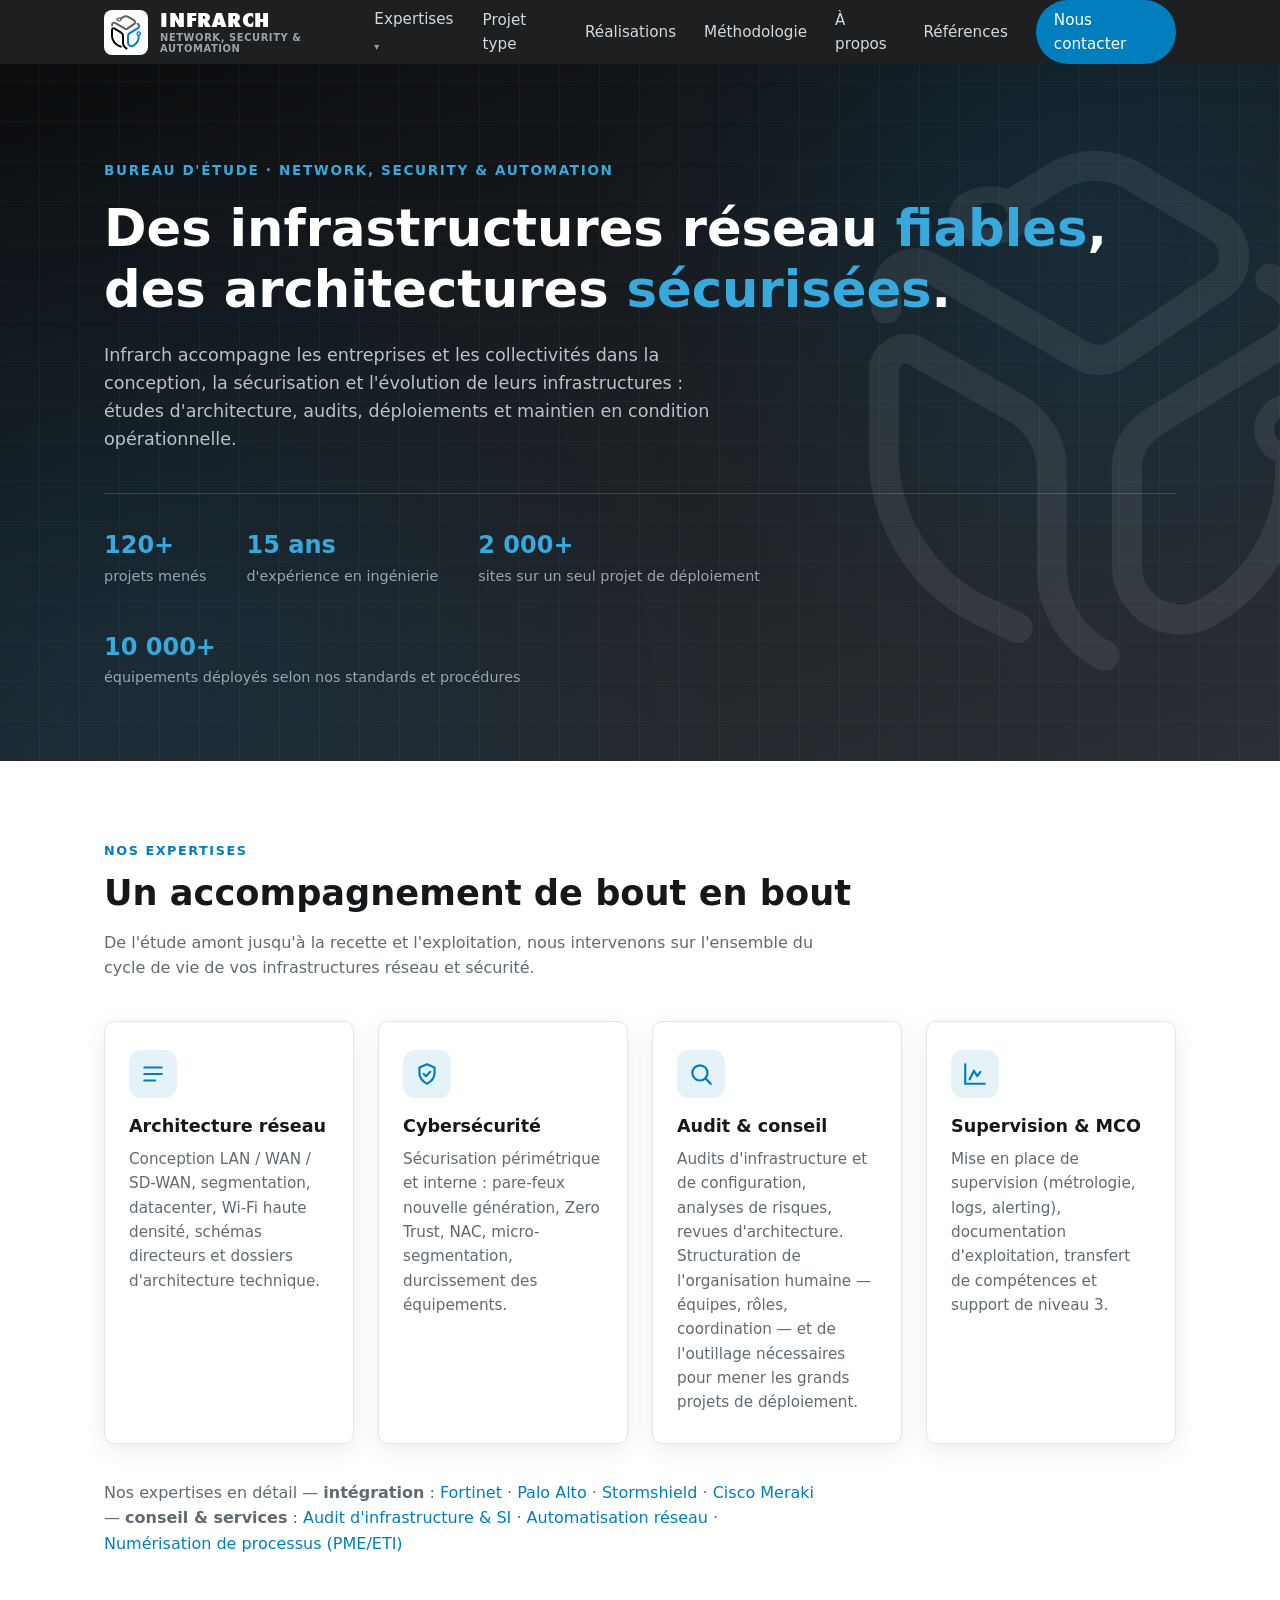
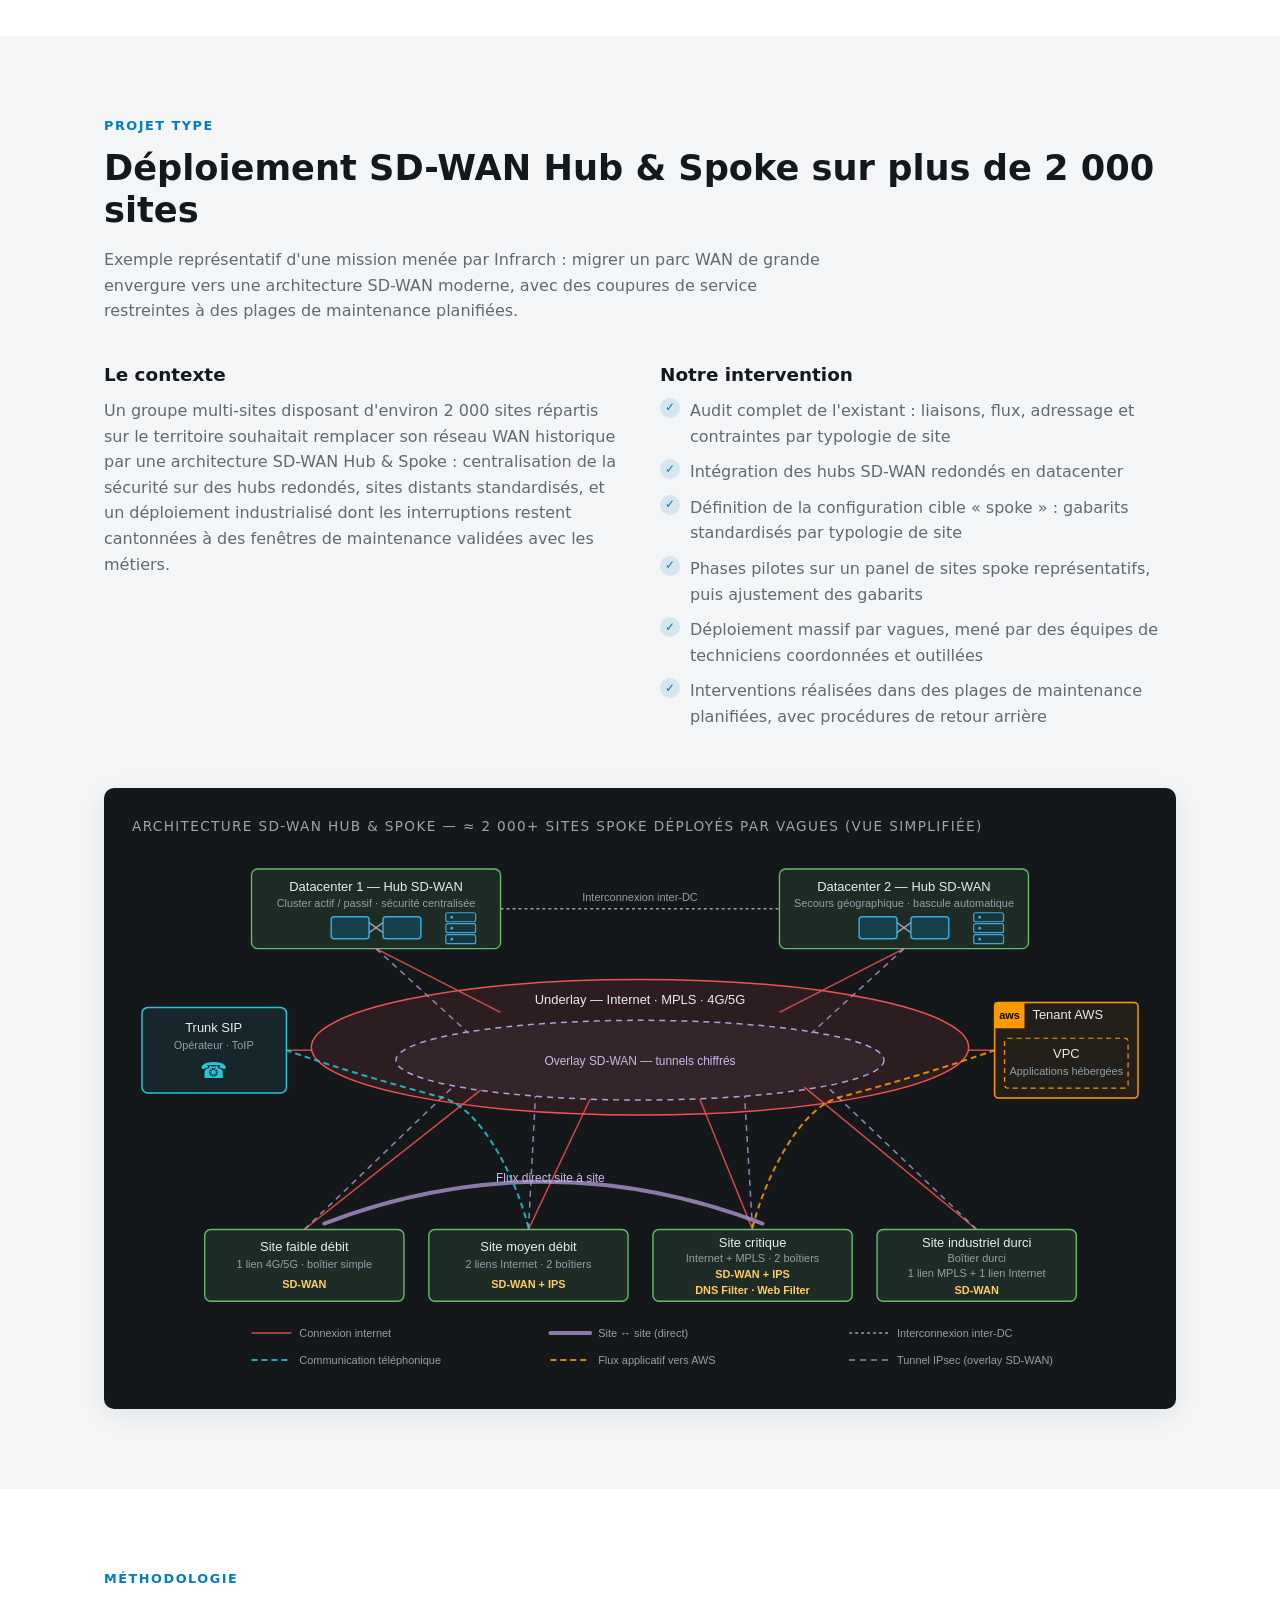
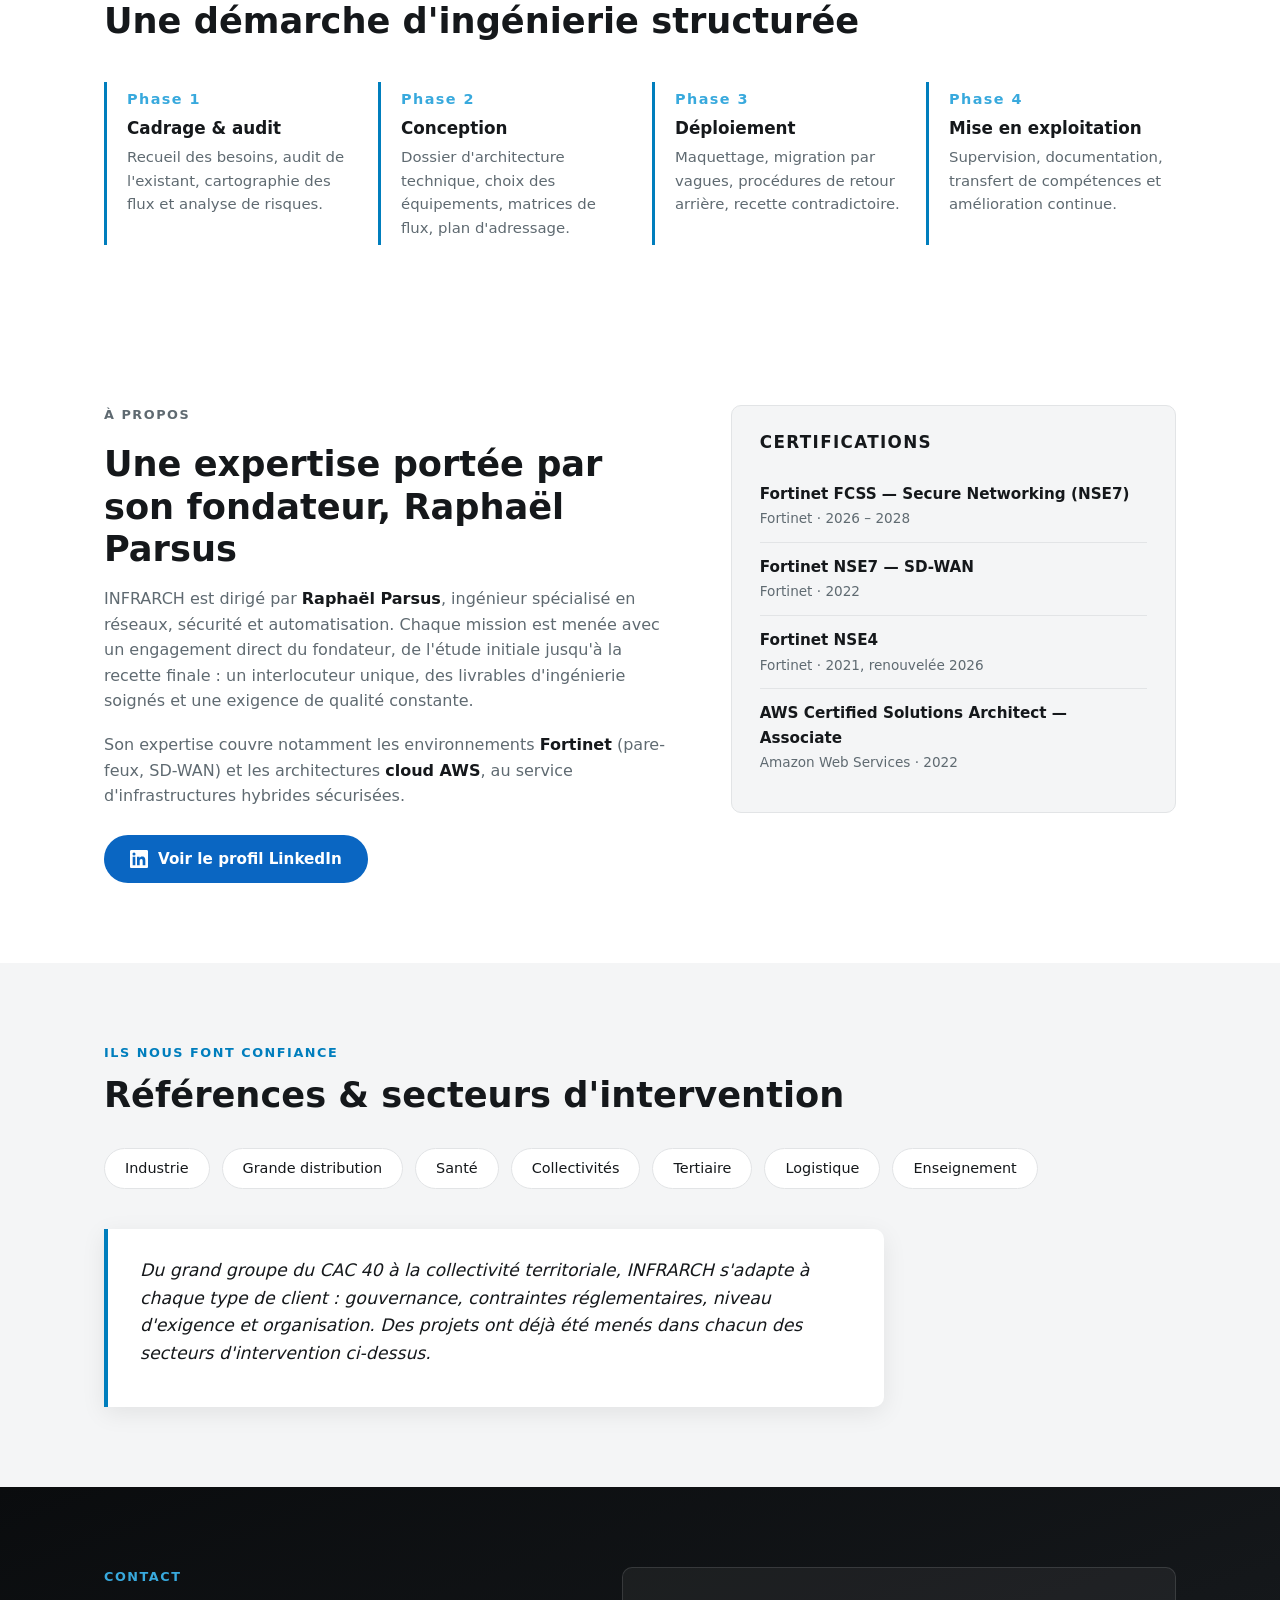
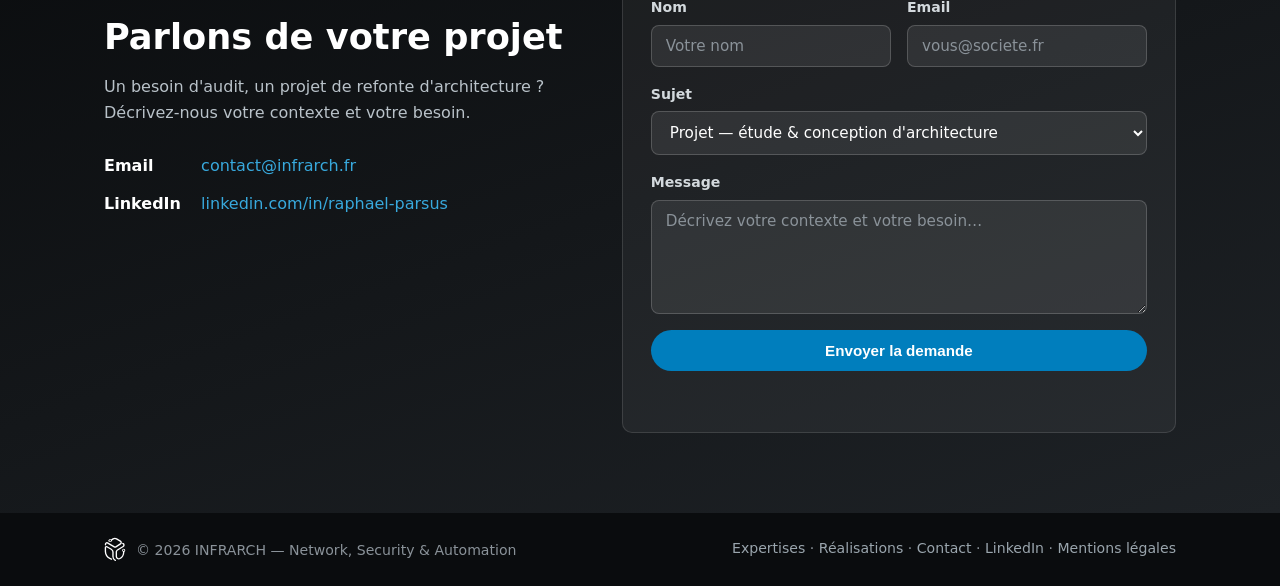
==== commit 6c52d59a: "Page Stormshield, page numerisation de processus (PME/ETI), enrichissement Palo Alto secteur sante, " ====
--- a/index.html
+++ b/index.html
@@ -26,7 +26,7 @@
   <meta name="twitter:description" content="Bureau d'étude : architectures SD-WAN, audits, Fortinet, cloud AWS. Infrastructures fiables et sécurisées pour entreprises et collectivités.">
   <meta name="twitter:image" content="https://www.infrarch.fr/assets/logo-web-transparent.png">
 
-  <link rel="stylesheet" href="css/style.css?v=23">
+  <link rel="stylesheet" href="css/style.css?v=24">
   <link rel="icon" href="assets/favicon.ico">
 
   <!-- Données structurées schema.org -->
@@ -76,11 +76,15 @@
           <a href="#expertises">Expertises <span class="nav-caret">▾</span></a>
           <div class="sub-menu">
             <div class="sub-menu-inner">
+              <span class="sub-group">Intégration</span>
               <a href="expertise-fortinet.html">Intégrateur Fortinet</a>
+              <a href="expertise-palo-alto.html">Intégrateur Palo Alto</a>
+              <a href="expertise-stormshield.html">Intégrateur Stormshield</a>
               <a href="expertise-meraki.html">Prestataire Cisco Meraki</a>
-              <a href="expertise-palo-alto.html">Intégrateur Palo Alto</a>
+              <span class="sub-group">Conseil &amp; services</span>
               <a href="audit-infrastructure.html">Audit d'infrastructure &amp; SI</a>
               <a href="automatisation-reseau.html">Automatisation réseau</a>
+              <a href="numerisation-processus.html">Numérisation de processus</a>
             </div>
           </div>
         </div>
@@ -160,12 +164,16 @@
           </article>
         </div>
         <p class="section-intro" style="margin-top: 36px; margin-bottom: 0;">
-          Nos expertises en détail :
-          <a href="expertise-fortinet.html">Intégrateur Fortinet</a> ·
-          <a href="expertise-meraki.html">Prestataire Cisco Meraki</a> ·
-          <a href="expertise-palo-alto.html">Intégrateur Palo Alto</a> ·
+          Nos expertises en détail —
+          <strong>intégration</strong> :
+          <a href="expertise-fortinet.html">Fortinet</a> ·
+          <a href="expertise-palo-alto.html">Palo Alto</a> ·
+          <a href="expertise-stormshield.html">Stormshield</a> ·
+          <a href="expertise-meraki.html">Cisco Meraki</a> —
+          <strong>conseil &amp; services</strong> :
           <a href="audit-infrastructure.html">Audit d'infrastructure &amp; SI</a> ·
-          <a href="automatisation-reseau.html">Automatisation réseau</a>
+          <a href="automatisation-reseau.html">Automatisation réseau</a> ·
+          <a href="numerisation-processus.html">Numérisation de processus (PME/ETI)</a>
         </p>
       </div>
     </section>
--- a/css/style.css
+++ b/css/style.css
@@ -143,6 +143,16 @@
   color: #fff;
   text-decoration: none;
 }
+.sub-group {
+  display: block;
+  padding: 10px 20px 4px;
+  font-size: 0.68rem;
+  font-weight: 700;
+  letter-spacing: 0.12em;
+  text-transform: uppercase;
+  color: #7f888f;
+}
+.sub-group:first-child { padding-top: 4px; }
 .nav-item:hover .sub-menu,
 .nav-item:focus-within .sub-menu { display: block; }
 
